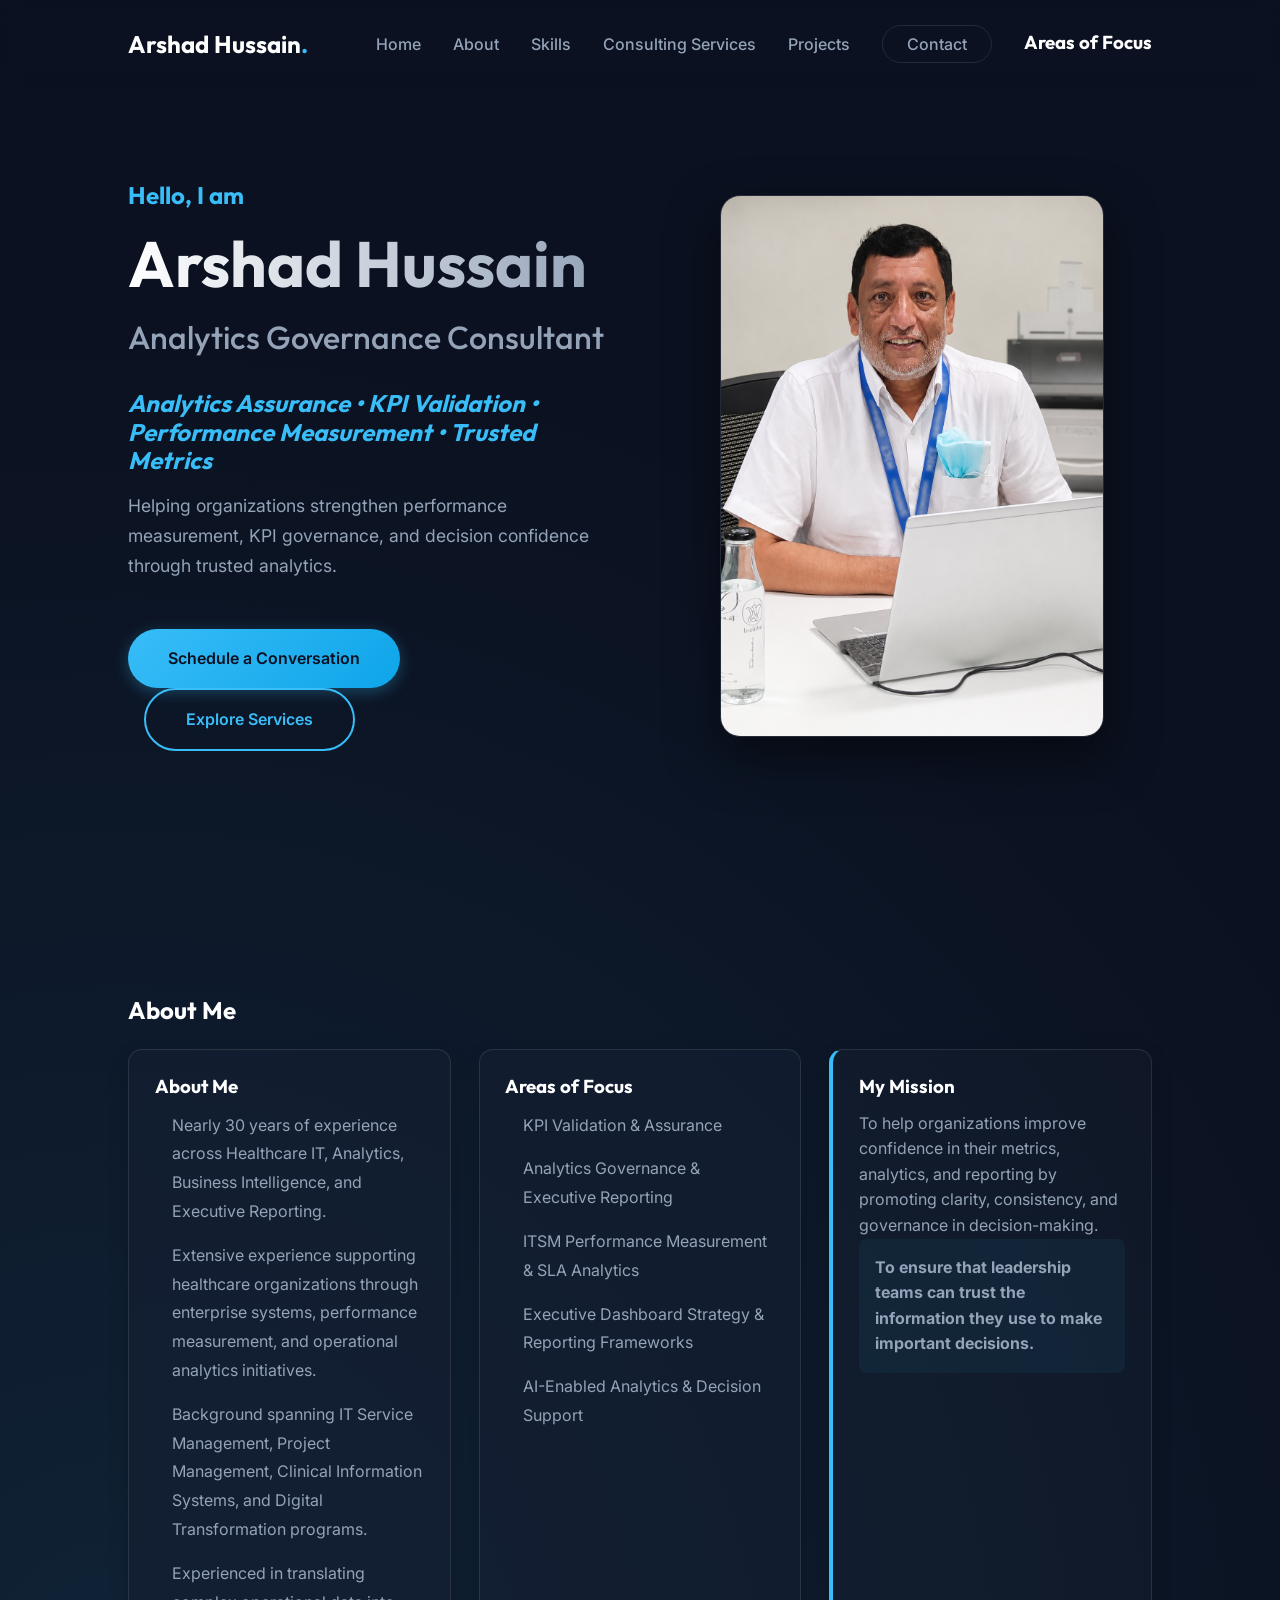
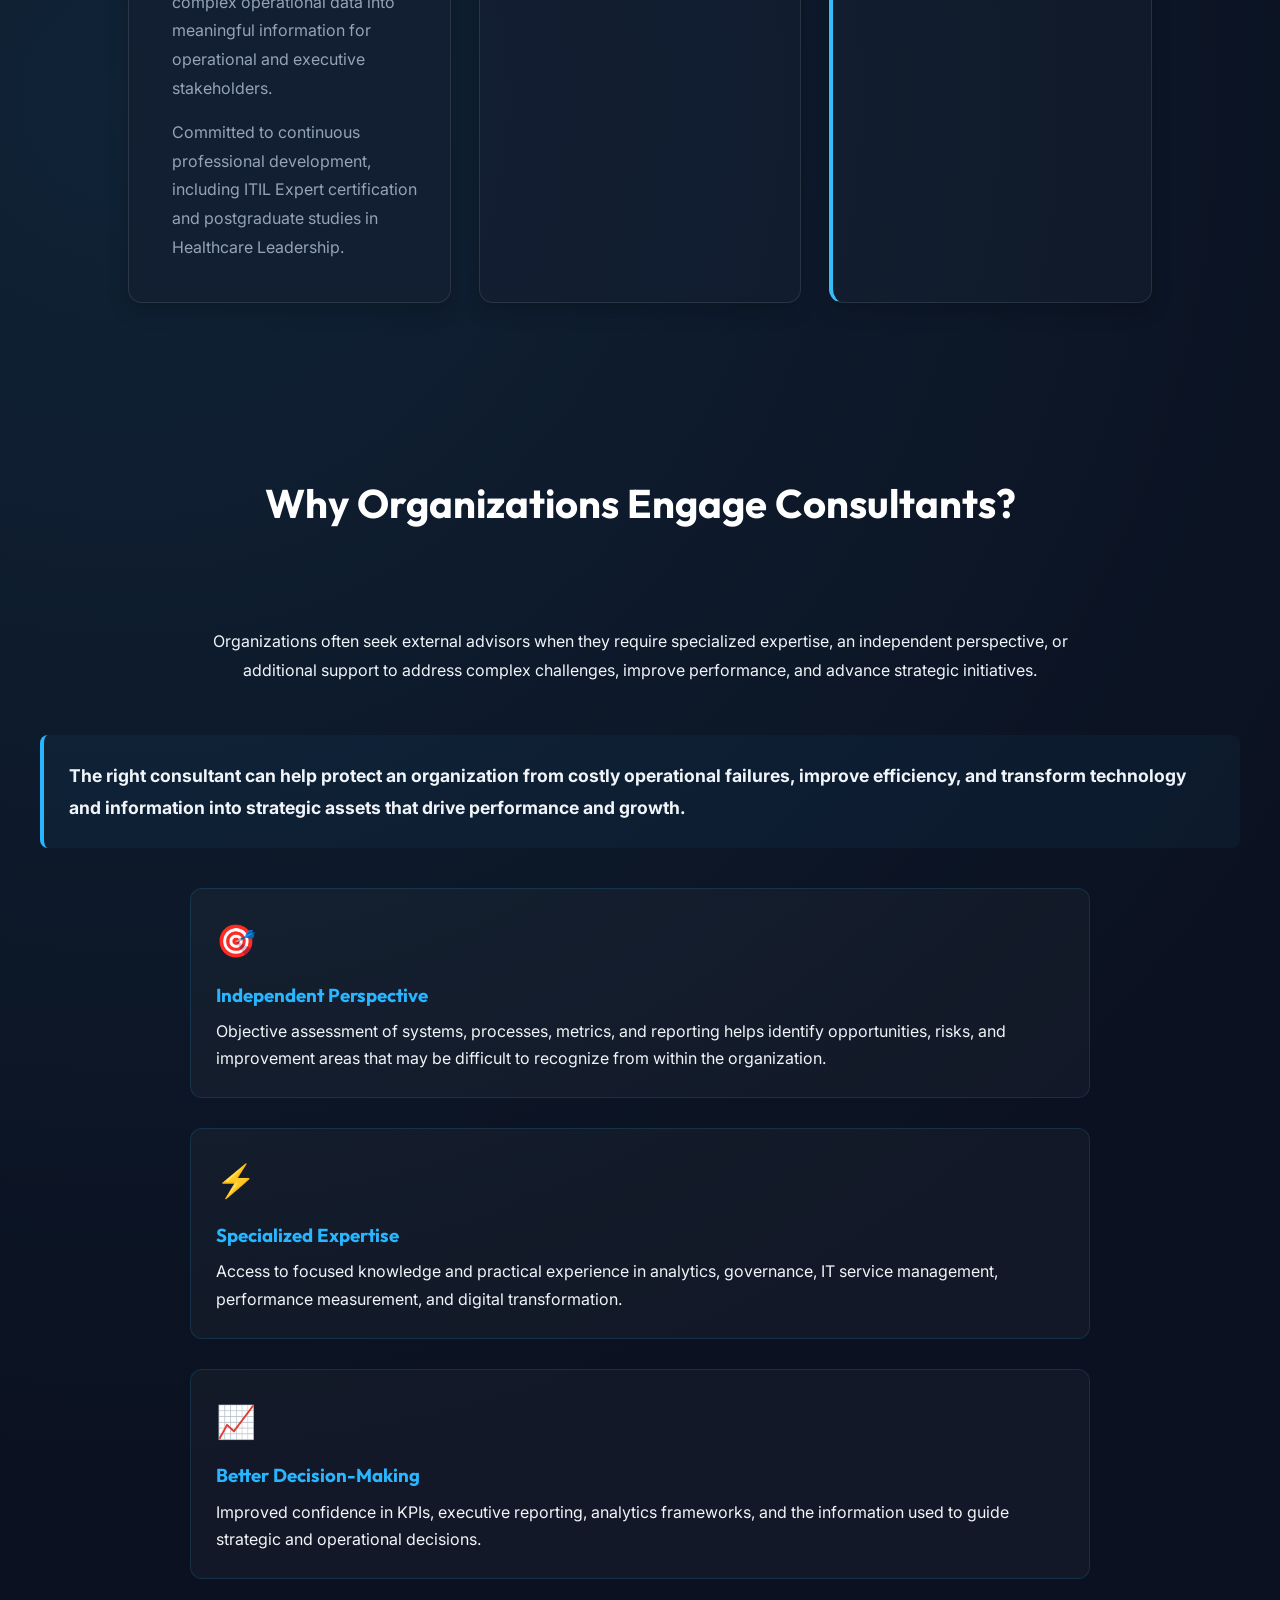
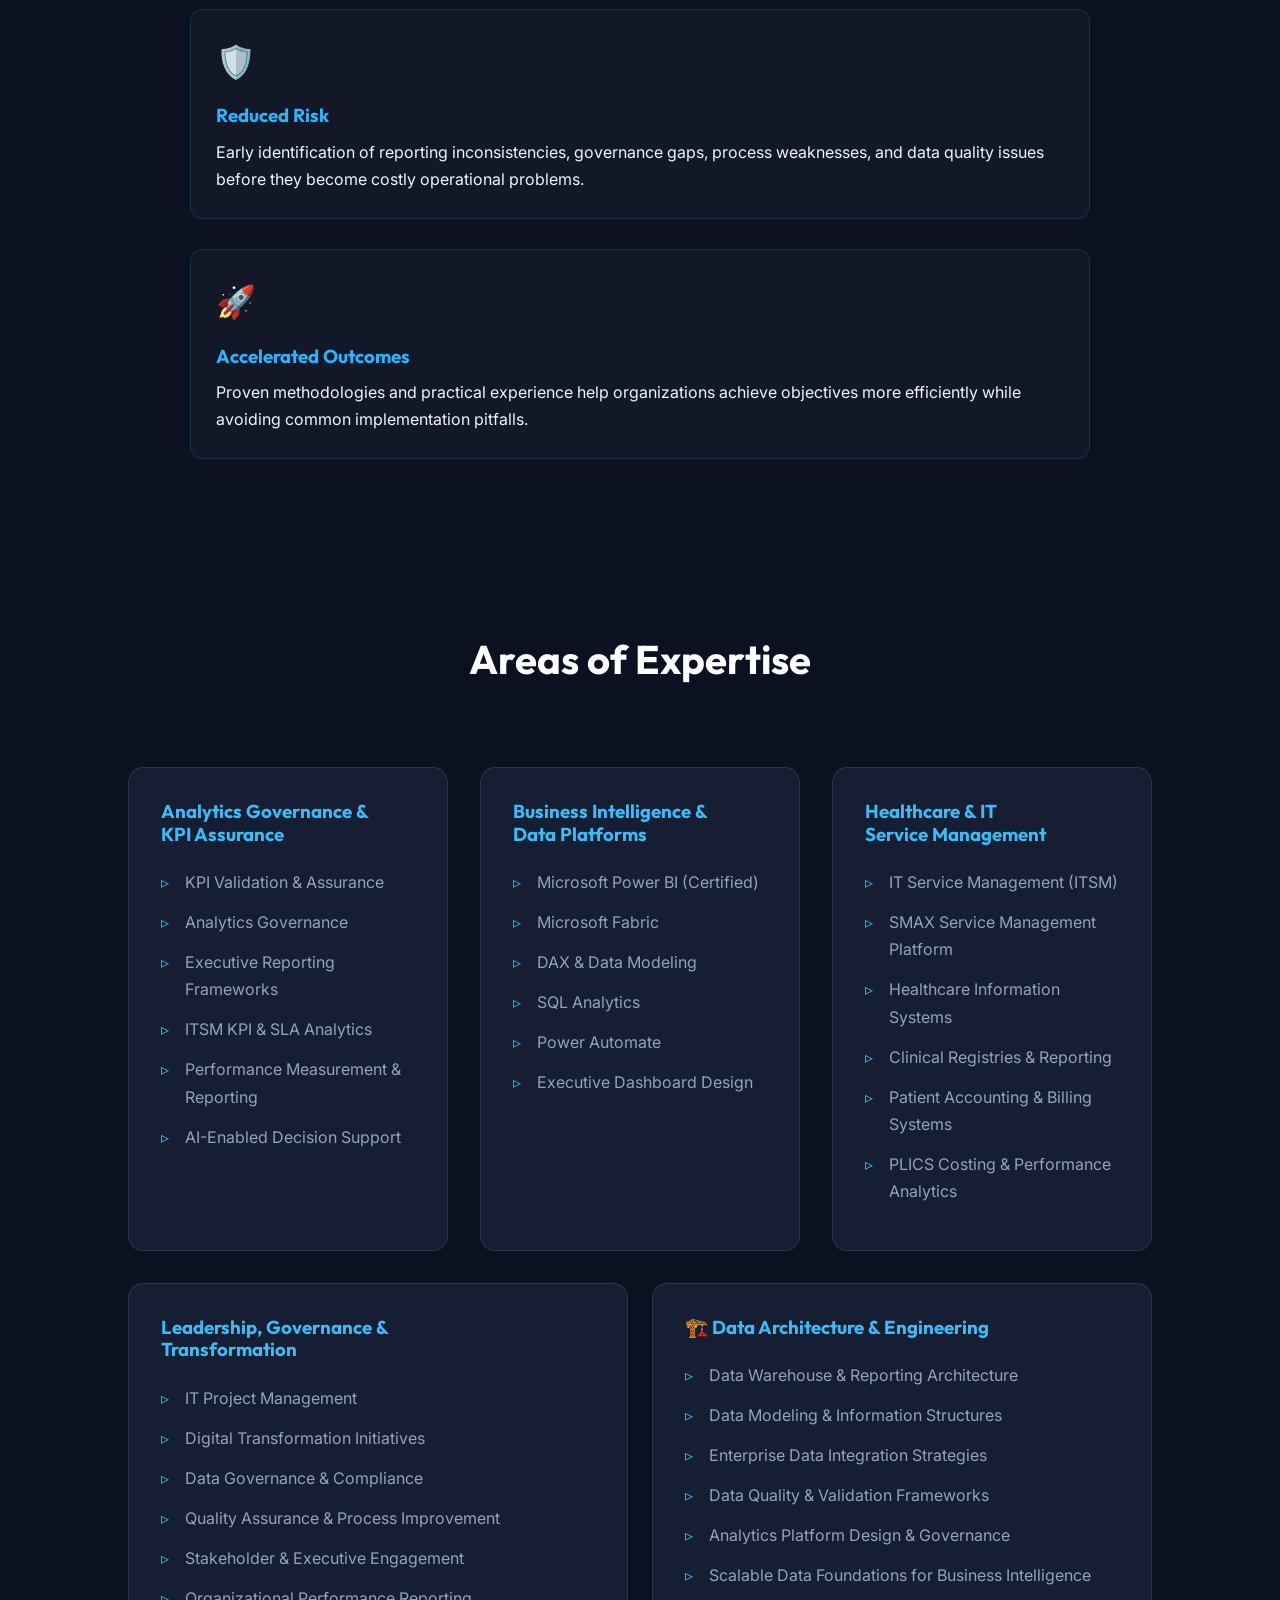
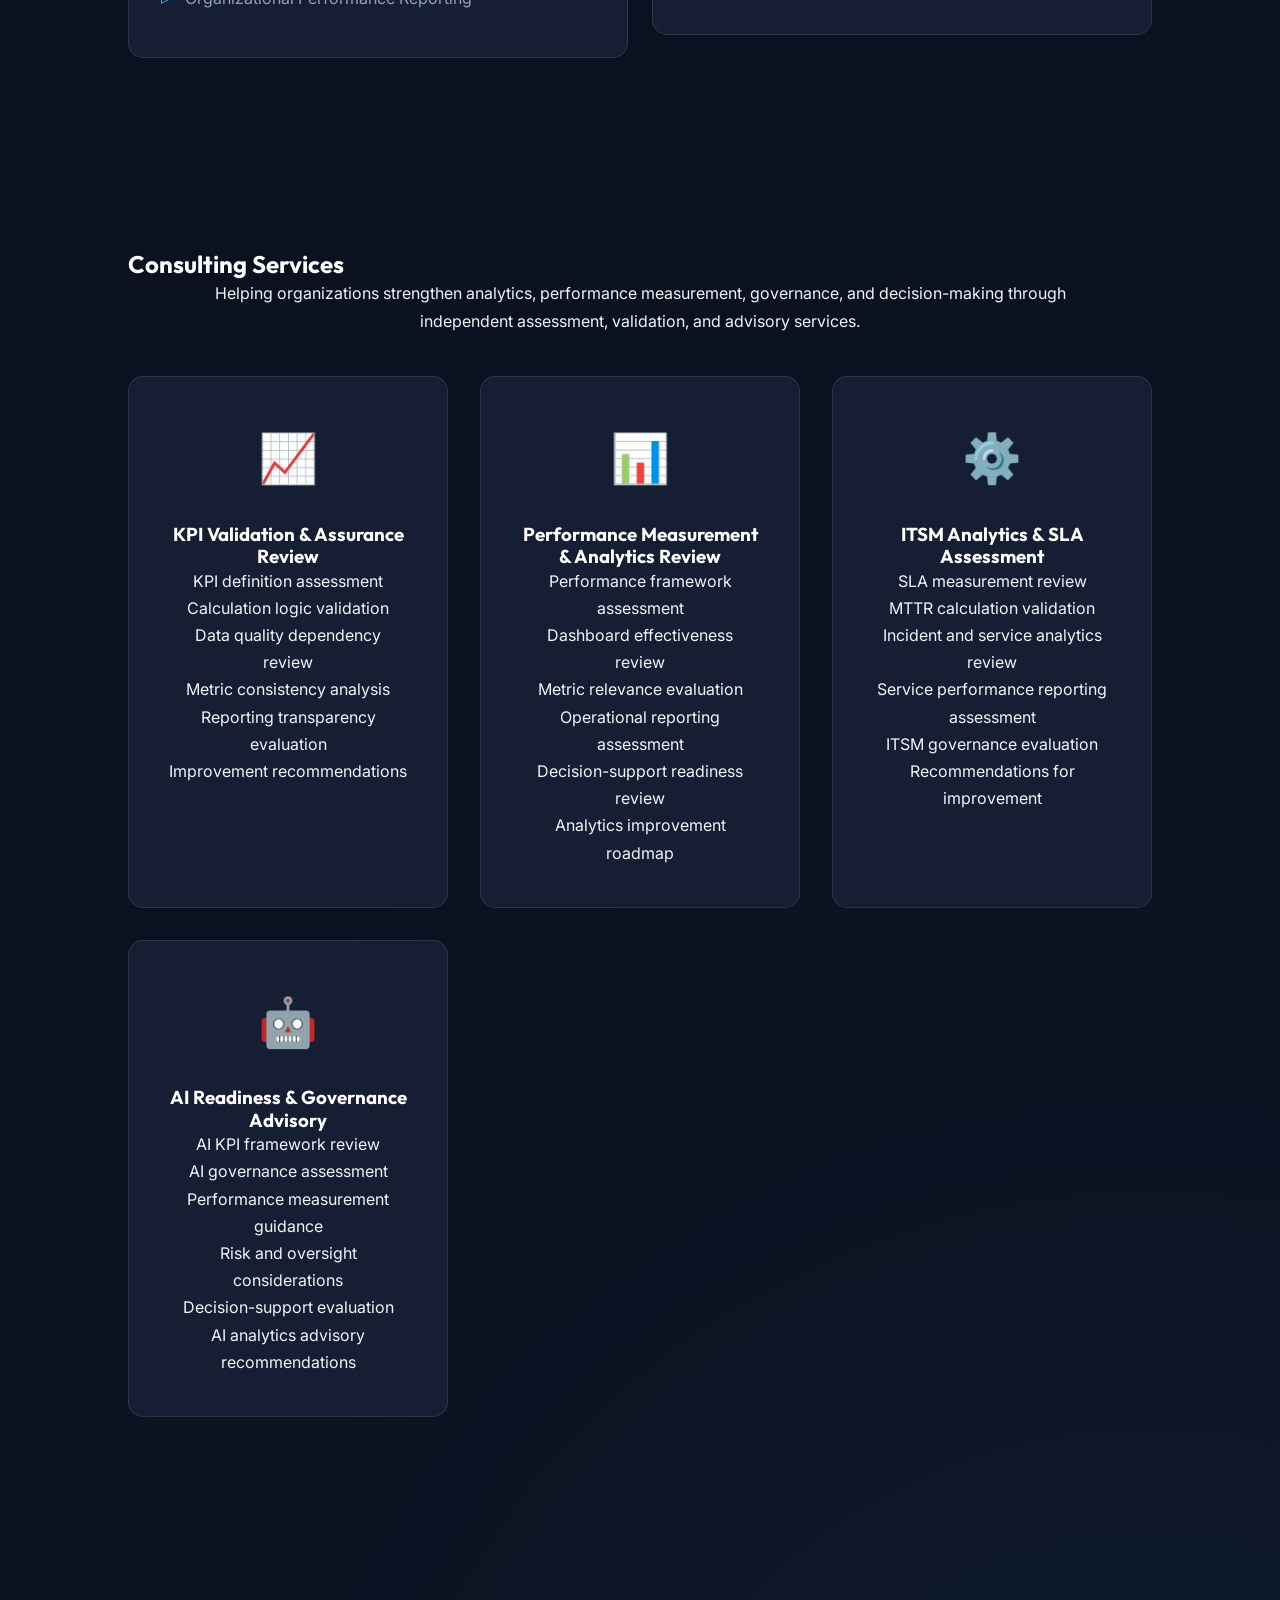
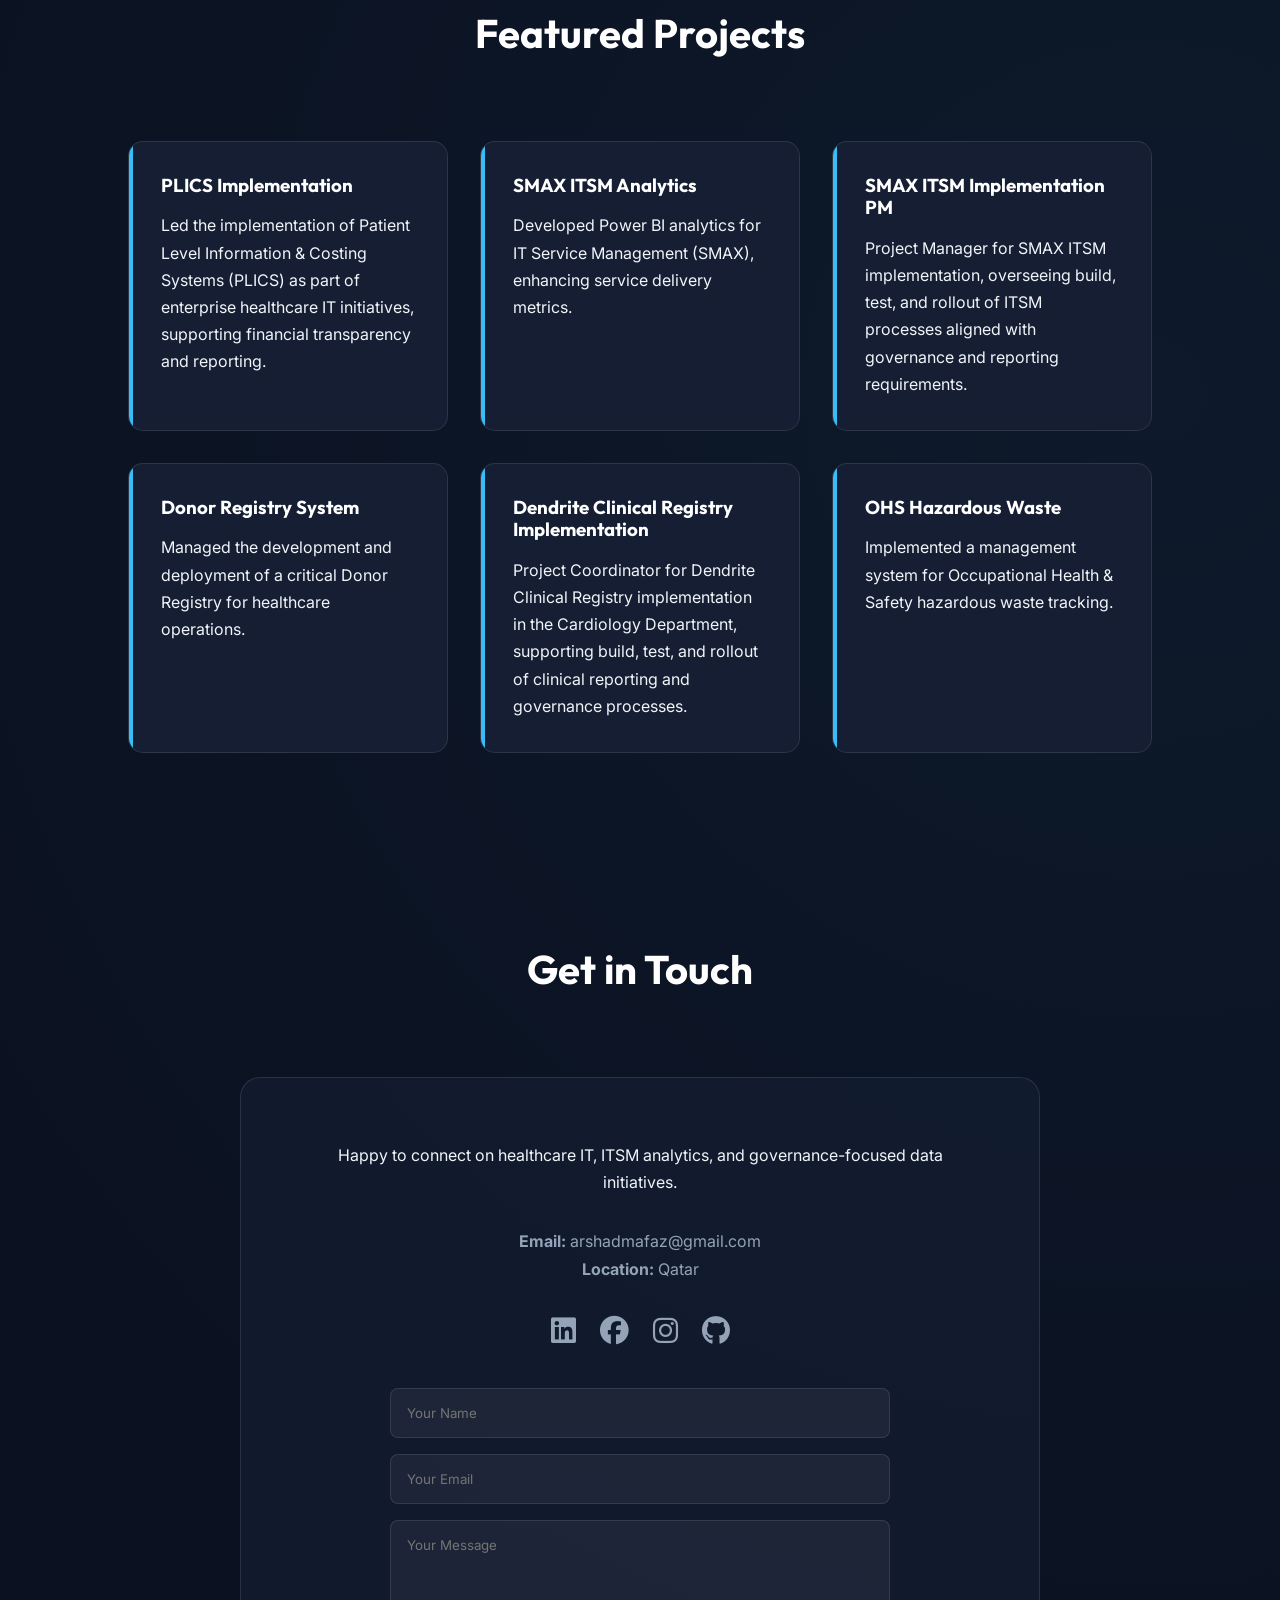
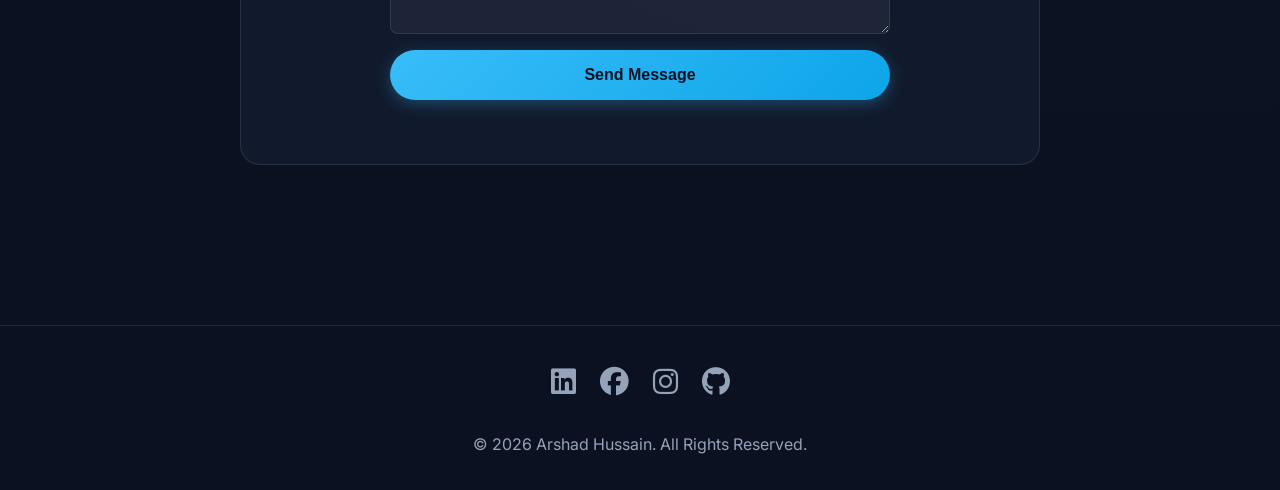
==== index.html @ 4d838a38 "Replace 'Areas of Work' with 'Consulting Services' and update nav + styles" ====
<!DOCTYPE html>
<html lang="en">

<head>
    <meta charset="UTF-8">
    <meta name="viewport" content="width=device-width, initial-scale=1.0">
    <meta name="description"
        content="Portfolio of Arshad Hussain - IT Manager & Power BI Data Analytics Specialist with 30+ years of experience.">
    <title>Arshad Hussain | IT Manager & Data Analytics Specialist</title>
    <!-- Google Fonts -->
    <link rel="preconnect" href="https://fonts.googleapis.com">
    <link rel="preconnect" href="https://fonts.gstatic.com" crossorigin>
    <link href="https://fonts.googleapis.com/css2?family=Inter:wght@300;400;600&family=Outfit:wght@500;700&display=swap"
        rel="stylesheet">
    <!-- Custom CSS -->
    <link rel="stylesheet" href="css/styles.css">
    <!-- Font Awesome -->
    <!-- Font Awesome -->
    <link rel="stylesheet" href="https://cdnjs.cloudflare.com/ajax/libs/font-awesome/6.4.0/css/all.min.css">
</head>

<body>

    <!-- Header -->
    <header id="header">
        <nav class="container">
            <div class="logo">Arshad Hussain<span>.</span></div>
            <ul class="nav-links">
                <li><a href="#hero">Home</a></li>
                <li><a href="#about">About</a></li>
                <li><a href="#skills">Skills</a></li>
                <li><a href="#services">Consulting Services</a></li>
                <li><a href="#projects">Projects</a></li>
                <li><a href="#contact" class="btn-nav">Contact</a></li>
        <div class="section-divider"></div>
        <h3>Areas of Focus</h3>
            <div class="menu-toggle">
                <i class="fas fa-bars"></i>
            </div>
        </nav>
    </header>

    <!-- Hero Section -->
    <section id="hero">
        <div class="container hero-content">

            <div class="hero-text">

                <h3>Hello, I am</h3>

                <h1>Arshad Hussain</h1>

                <h2>Analytics Governance Consultant</h2>

                <h3>
                    <em>
                        Analytics Assurance • KPI Validation •
                        Performance Measurement • Trusted Metrics
                    </em>
                </h3>

                <p>
                    Helping organizations strengthen performance measurement,
                    KPI governance, and decision confidence through trusted analytics.
                </p>

                <div class="hero-btns">
                    <a href="#contact" class="btn">
                        Schedule a Conversation
                    </a>

                    <a href="#services"
                        class="btn btn-outline">
                        Explore Services
                    </a>
                </div>

            </div>

            <div class="hero-image">
                <img class="hero-img-styled" src="assets/Images/arshad-hussain.jpg" alt="Arshad Hussain">
            </div>

        </div>
    </section>

    <section id="about">
        <div class="container">
        <h2>About Me</h2>

        <div class="about-grid">
            <div class="about-card">
                <h3>About Me</h3>
                <ul class="about-list">
                    <li>Nearly 30 years of experience across Healthcare IT, Analytics, Business Intelligence, and Executive Reporting.</li>

                    <li>Extensive experience supporting healthcare organizations through enterprise systems, performance measurement, and operational analytics initiatives.</li>

                    <li>Background spanning IT Service Management, Project Management, Clinical Information Systems, and Digital Transformation programs.</li>

                    <li>Experienced in translating complex operational data into meaningful information for operational and executive stakeholders.</li>

                    <li>Committed to continuous professional development, including ITIL Expert certification and postgraduate studies in Healthcare Leadership.</li>
                </ul>
            </div>

            <div class="about-card">
                <h3>Areas of Focus</h3>
                <ul class="about-list">
                    <li>KPI Validation & Assurance</li>

                    <li>Analytics Governance & Executive Reporting</li>

                    <li>ITSM Performance Measurement & SLA Analytics</li>

                    <li>Executive Dashboard Strategy & Reporting Frameworks</li>

                    <li>AI-Enabled Analytics & Decision Support</li>
                </ul>
            </div>

            <div class="about-card mission-statement">
                <h3>My Mission</h3>

                <p>
                    To help organizations improve confidence in their metrics,
                    analytics, and reporting by promoting clarity,
                    consistency, and governance in decision-making.
                </p>

                <p class="mission-statement">
                    <strong>
                        To ensure that leadership teams can trust the
                        information they use to make important decisions.
                    </strong>
                </p>

            </div>
        </div>
        </div>
    </section>

    <!-- Skills Section -->
    <section id="why-consultant">
        <div class="container">

            <div class="section-divider"></div>

            <h2 class="section-title">Why Organizations Engage Consultants?</h2>

            <p class="section-intro">
                Organizations often seek external advisors when they require
                specialized expertise, an independent perspective, or additional
                support to address complex challenges, improve performance,
                and advance strategic initiatives.
            </p>

            <div class="consultant-quote">
                <p>
                    <strong>
                        The right consultant can help protect an organization from costly operational failures,
                        improve efficiency, and transform technology and information into strategic assets
                        that drive performance and growth.
                    </strong>
                </p>
            </div>

            <div class="consultant-grid">

                <div class="consultant-card">
                    <div class="consultant-icon">🎯</div>
                    <h3>Independent Perspective</h3>
                    <p>
                        Objective assessment of systems, processes, metrics,
                        and reporting helps identify opportunities, risks,
                        and improvement areas that may be difficult to recognize
                        from within the organization.
                    </p>
                </div>

                <div class="consultant-card">
                    <div class="consultant-icon">⚡</div>
                    <h3>Specialized Expertise</h3>
                    <p>
                        Access to focused knowledge and practical experience
                        in analytics, governance, IT service management,
                        performance measurement, and digital transformation.
                    </p>
                </div>

                <div class="consultant-card">
                    <div class="consultant-icon">📈</div>
                    <h3>Better Decision-Making</h3>
                    <p>
                        Improved confidence in KPIs, executive reporting,
                        analytics frameworks, and the information used to
                        guide strategic and operational decisions.
                    </p>
                </div>

                <div class="consultant-card">
                    <div class="consultant-icon">🛡️</div>
                    <h3>Reduced Risk</h3>
                    <p>
                        Early identification of reporting inconsistencies,
                        governance gaps, process weaknesses, and data quality
                        issues before they become costly operational problems.
                    </p>
                </div>

                <div class="consultant-card">
                    <div class="consultant-icon">🚀</div>
                    <h3>Accelerated Outcomes</h3>
                    <p>
                        Proven methodologies and practical experience help
                        organizations achieve objectives more efficiently
                        while avoiding common implementation pitfalls.
                    </p>
                </div>

            </div>

            

        </div>
    </section>

    <section id="skills">
        <div class="container">
            <h2 class="section-title">Areas of Expertise</h2>
            <div class="skills-grid">
                <!-- Analytics Governance & KPI Assurance -->
                <div class="skill-card">
                    <h3>Analytics Governance &<br>KPI Assurance</h3>
                    <ul>
                        <li>KPI Validation & Assurance</li>
                        <li>Analytics Governance</li>
                        <li>Executive Reporting Frameworks</li>
                        <li>ITSM KPI & SLA Analytics</li>
                        <li>Performance Measurement & Reporting</li>
                        <li>AI-Enabled Decision Support</li>
                    </ul>
                </div>
                <!-- Business Intelligence & Data Platforms -->
                <div class="skill-card">
                    <h3>Business Intelligence &<br>Data Platforms</h3>
                    <ul>
                        <li>Microsoft Power BI (Certified)</li>
                        <li>Microsoft Fabric</li>
                        <li>DAX & Data Modeling</li>
                        <li>SQL Analytics</li>
                        <li>Power Automate</li>
                        <li>Executive Dashboard Design</li>
                    </ul>
                </div>
                <!-- Healthcare & IT Service Management -->
                <div class="skill-card">
                    <h3>Healthcare & IT<br>Service Management</h3>
                    <ul>
                        <li>IT Service Management (ITSM)</li>
                        <li>SMAX Service Management Platform</li>
                        <li>Healthcare Information Systems</li>
                        <li>Clinical Registries & Reporting</li>
                        <li>Patient Accounting & Billing Systems</li>
                        <li>PLICS Costing & Performance Analytics</li>
                    </ul>
                </div>
                <!-- Leadership and Data Architecture pair -->
                <div class="skill-row" role="group">
                    <div class="skill-card">
                        <h3>Leadership, Governance &<br>Transformation</h3>
                        <ul>
                            <li>IT Project Management</li>
                            <li>Digital Transformation Initiatives</li>
                            <li>Data Governance & Compliance</li>
                            <li>Quality Assurance & Process Improvement</li>
                            <li>Stakeholder & Executive Engagement</li>
                            <li>Organizational Performance Reporting</li>
                        </ul>
                    </div>

                    <div class="skill-card">
                        <h3>🏗️ Data Architecture & Engineering</h3>

                        <ul>
                            <li>Data Warehouse & Reporting Architecture</li>
                            <li>Data Modeling & Information Structures</li>
                            <li>Enterprise Data Integration Strategies</li>
                            <li>Data Quality & Validation Frameworks</li>
                            <li>Analytics Platform Design & Governance</li>
                            <li>Scalable Data Foundations for Business Intelligence</li>
                        </ul>
                    </div>
                </div>
            </div>
        </div>
    </section>

    <section id="services">
        <div class="container">

        <h2>Consulting Services</h2>

        <p class="section-intro">
            Helping organizations strengthen analytics, performance measurement,
            governance, and decision-making through independent assessment,
            validation, and advisory services.
        </p>

        <div class="services-grid">

            <div class="service-card">
                <div class="service-icon">📈</div>
                <h3>KPI Validation & Assurance Review</h3>

                <ul>
                    <li>KPI definition assessment</li>
                    <li>Calculation logic validation</li>
                    <li>Data quality dependency review</li>
                    <li>Metric consistency analysis</li>
                    <li>Reporting transparency evaluation</li>
                    <li>Improvement recommendations</li>
                </ul>
            </div>

            <div class="service-card">
                <div class="service-icon">📊</div>
                <h3>Performance Measurement & Analytics Review</h3>

                <ul>
                    <li>Performance framework assessment</li>
                    <li>Dashboard effectiveness review</li>
                    <li>Metric relevance evaluation</li>
                    <li>Operational reporting assessment</li>
                    <li>Decision-support readiness review</li>
                    <li>Analytics improvement roadmap</li>
                </ul>
            </div>

            <div class="service-card">
                <div class="service-icon">⚙️</div>
                <h3>ITSM Analytics & SLA Assessment</h3>

                <ul>
                    <li>SLA measurement review</li>
                    <li>MTTR calculation validation</li>
                    <li>Incident and service analytics review</li>
                    <li>Service performance reporting assessment</li>
                    <li>ITSM governance evaluation</li>
                    <li>Recommendations for improvement</li>
                </ul>
            </div>

            <div class="service-card">
                <div class="service-icon">🤖</div>
                <h3>AI Readiness & Governance Advisory</h3>

                <ul>
                    <li>AI KPI framework review</li>
                    <li>AI governance assessment</li>
                    <li>Performance measurement guidance</li>
                    <li>Risk and oversight considerations</li>
                    <li>Decision-support evaluation</li>
                    <li>AI analytics advisory recommendations</li>
                </ul>
            </div>

        </div>

    </div>
</section>

    <!-- Projects Section -->
    <section id="projects">
        <div class="container">
            <h2 class="section-title">Featured Projects</h2>
            <div class="projects-grid">
                <div class="project-card">
                    <h3>PLICS Implementation</h3>
                    <p>Led the implementation of Patient Level Information & Costing Systems (PLICS) as part of
                        enterprise healthcare IT initiatives, supporting financial transparency and reporting.</p>
                </div>
                <div class="project-card">
                    <h3>SMAX ITSM Analytics</h3>
                    <p>Developed Power BI analytics for IT Service Management (SMAX), enhancing service delivery
                        metrics.</p>
                </div>
                <div class="project-card">
                    <h3><strong>SMAX ITSM Implementation PM</strong></h3>
                    <p>Project Manager for SMAX ITSM implementation, overseeing build, test, and rollout of ITSM
                        processes aligned with governance and reporting requirements.</p>
                </div>
                <div class="project-card">
                    <h3>Donor Registry System</h3>
                    <p>Managed the development and deployment of a critical Donor Registry for healthcare operations.
                    </p>
                </div>
                <div class="project-card">
                    <h3><strong>Dendrite Clinical Registry Implementation</strong></h3>
                    <p>Project Coordinator for Dendrite Clinical Registry implementation in the Cardiology Department,
                        supporting build, test, and rollout of clinical reporting and governance processes.</p>
                </div>
                <div class="project-card">
                    <h3>OHS Hazardous Waste</h3>
                    <p>Implemented a management system for Occupational Health & Safety hazardous waste tracking.</p>
                </div>
            </div>
        </div>
    </section>

    <!-- Contact Section -->
    <section id="contact">
        <div class="container">
            <h2 class="section-title">Get in Touch</h2>
            <div class="contact-wrapper">
                <p>Happy to connect on healthcare IT, ITSM analytics, and governance-focused data initiatives.</p>
                <div class="contact-info">
                    <p><strong>Email:</strong> arshadmafaz@gmail.com</p>
                    <p><strong>Location:</strong> Qatar</p>
                    <div class="social-links">
                        <a href="https://www.linkedin.com/in/arshadhussainmafaz/" target="_blank"
                            aria-label="LinkedIn"><i class="fab fa-linkedin"></i></a>
                        <a href="https://www.facebook.com/arshadmafaz" target="_blank" aria-label="Facebook"><i
                                class="fab fa-facebook"></i></a>
                        <a href="https://www.instagram.com/arshadmafaz" target="_blank" aria-label="Instagram"><i
                                class="fab fa-instagram"></i></a>
                        <a href="https://github.com/arshadmafaz/Portfolio" target="_blank" aria-label="GitHub"><i
                                class="fab fa-github"></i></a>
                    </div>
                </div>
                <!-- Simple Form Placeholder -->
                <iframe name="hidden_iframe" id="hidden_iframe" style="display:none;" title="hidden_iframe"></iframe>
                <form class="contact-form"
                    action="https://docs.google.com/forms/u/0/d/e/1FAIpQLSdK3bIAT_v2w5x3VxpL8073In0nbKLEcodhTcFKCbIFQ_lA8w/formResponse"
                    method="POST" target="hidden_iframe">
                    <input type="text" name="entry.1251856818" placeholder="Your Name" required>
                    <input type="email" name="entry.341287181" placeholder="Your Email" required>
                    <textarea name="entry.1369129388" placeholder="Your Message" rows="5" required></textarea>
                    <button type="submit" class="btn">Send Message</button>
                    <div id="form-message" class="form-message"></div>
                </form>
            </div>
        </div>
    </section>

    <!-- Footer -->
    <footer>
        <div class="container">
            <div class="social-links" style="margin-bottom: 1.5rem; margin-top: 0;">
                <a href="https://www.linkedin.com/in/arshadhussainmafaz/" target="_blank" aria-label="LinkedIn"><i
                        class="fab fa-linkedin"></i></a>
                <a href="https://www.facebook.com/arshadmafaz" target="_blank" aria-label="Facebook"><i
                        class="fab fa-facebook"></i></a>
                <a href="https://www.instagram.com/arshadmafaz" target="_blank" aria-label="Instagram"><i
                        class="fab fa-instagram"></i></a>
                <a href="https://github.com/arshadmafaz/Portfolio" target="_blank" aria-label="GitHub"><i
                        class="fab fa-github"></i></a>
            </div>
            <p>&copy; 2026 Arshad Hussain. All Rights Reserved.</p>
        </div>
    </footer>

    <script src="js/main.js"></script>
</body>

</html>
---- css/styles.css ----
:root {
    /* Color Palette - Premium & Professional */
    --primary-color: #0b1120;
    /* Very dark blue/black */
    --secondary-color: #151e32;
    /* Rich navy */
    --accent-color: #38bdf8;
    /* Sky blue */
    --accent-glow: rgba(56, 189, 248, 0.3);
    --text-light: #f1f5f9;
    --text-muted: #94a3b8;
    --white: #ffffff;
    --glass-bg: rgba(21, 30, 50, 0.7);
    --glass-border: rgba(255, 255, 255, 0.1);
    --card-hover: #1e293b;

    /* Typography */
    --font-main: 'Inter', sans-serif;
    --font-heading: 'Outfit', sans-serif;

    /* Transitions */
    --transition: all 0.3s cubic-bezier(0.4, 0, 0.2, 1);
}

* {
    margin: 0;
    padding: 0;
    box-sizing: border-box;
}

html {
    scroll-behavior: smooth;
}

body {
    font-family: var(--font-main);
    background-color: var(--primary-color);
    color: var(--text-light);
    line-height: 1.7;
    overflow-x: hidden;
    background-image:
        radial-gradient(circle at 10% 20%, rgba(56, 189, 248, 0.1) 0%, transparent 20%),
        radial-gradient(circle at 90% 80%, rgba(56, 189, 248, 0.05) 0%, transparent 20%);
}

h1,
h2,
h3,
h4,
h5,
h6 {
    font-family: var(--font-heading);
    font-weight: 700;
    color: var(--white);
    line-height: 1.2;
}

a {
    text-decoration: none;
    color: inherit;
    transition: var(--transition);
}

ul {
    list-style: none;
}

section {
    padding: 6rem 10%;
    position: relative;
}

.container {
    max-width: 1200px;
    margin: 0 auto;
}

/* Utility Classes */
.btn {
    display: inline-block;
    padding: 1rem 2.5rem;
    background: linear-gradient(135deg, var(--accent-color), #0ea5e9);
    color: var(--primary-color);
    font-weight: 600;
    border-radius: 50px;
    cursor: pointer;
    box-shadow: 0 4px 15px var(--accent-glow);
    border: none;
    font-size: 1rem;
}

.btn:hover {
    transform: translateY(-3px);
    box-shadow: 0 8px 25px var(--accent-glow);
}

.btn-outline {
    background: transparent;
    border: 2px solid var(--accent-color);
    color: var(--accent-color);
    margin-left: 1rem;
    box-shadow: none;
}

.btn-outline:hover {
    background: var(--accent-glow);
    color: var(--white);
    box-shadow: 0 0 15px var(--accent-glow);
}

.section-title {
    text-align: center;
    font-size: 2.5rem;
    margin-bottom: 4rem;
    position: relative;
    display: inline-block;
    left: 50%;
    transform: translateX(-50%);
}

.section-title::after {
    content: '';
    display: block;
    width: 80px;
    height: 4px;
    background: transparent;
    margin: 1rem auto 0;
    border-radius: 2px;
}

/* Scroll Animation Classes */
.fade-in-section {
    opacity: 0;
    transform: translateY(30px);
    transition: opacity 0.8s ease-out, transform 0.8s ease-out;
    will-change: opacity, visibility;
}

.fade-in-section.is-visible {
    opacity: 1;
    transform: none;
}


/* Header */
header {
    position: fixed;
    top: 0;
    left: 0;
    width: 100%;
    padding: 1.5rem 10%;
    z-index: 1000;
    transition: var(--transition);
    backdrop-filter: blur(10px);
}

header.scrolled {
    background: rgba(11, 17, 32, 0.9);
    padding: 1rem 10%;
    border-bottom: 1px solid var(--glass-border);
}

nav {
    display: flex;
    justify-content: space-between;
    align-items: center;
}

.logo {
    font-family: var(--font-heading);
    font-size: 1.5rem;
    font-weight: 700;
    color: var(--white);
}

.logo span {
    color: var(--accent-color);
}

.nav-links {
    display: flex;
    gap: 2rem;
}

.nav-links li a {
    font-size: 1rem;
    font-weight: 500;
    color: var(--text-muted);
}

.nav-links li a:hover,
.nav-links li a.active {
    color: var(--accent-color);
}

.btn-nav {
    padding: 0.5rem 1.5rem;
    border: 1px solid var(--glass-border);
    border-radius: 20px;
}

.btn-nav:hover {
    border-color: var(--accent-color);
}

.menu-toggle {
    display: none;
    font-size: 1.5rem;
    color: var(--text-light);
    cursor: pointer;
}

/* Hero Section */
#hero {
    min-height: 100vh;
    display: flex;
    align-items: center;
    padding-top: 8rem;
}

.hero-content {
    display: grid;
    grid-template-columns: 1fr 1fr;
    gap: 4rem;
    align-items: center;
}

.hero-text h3 {
    color: var(--accent-color);
    font-size: 1.5rem;
    margin-bottom: 1rem;
}

.hero-text h1 {
    font-size: 4rem;
    margin-bottom: 1rem;
    background: linear-gradient(to right, #fff, #94a3b8);
    -webkit-background-clip: text;
    background-clip: text;
    -webkit-text-fill-color: transparent;
}

.hero-text h2 {
    font-size: 2rem;
    color: var(--text-muted);
    font-weight: 500;
    margin-bottom: 2rem;
}

.hero-text p {
    font-size: 1.1rem;
    color: var(--text-muted);
    margin-bottom: 3rem;
    max-width: 500px;
}

.hero-text p.reduced-margin {
    margin-bottom: 0.8rem;
}

.hero-img-styled {
    width: 80%;
    max-width: 600px;
    display: block;
    margin: 0 auto;
    border-radius: 20px;
    box-shadow: 0 20px 50px rgba(0, 0, 0, 0.5);
    border: 1px solid var(--glass-border);
    animation: float 6s ease-in-out infinite;
}

@keyframes float {
    0% {
        transform: translateY(0px);
    }

    50% {
        transform: translateY(-20px);
    }

    100% {
        transform: translateY(0px);
    }
}

/* About Section */
.about-content {
    background: var(--glass-bg);
    padding: 3rem 3rem 3rem 4rem;
    border-radius: 20px;
    border: 1px solid var(--glass-border);
    box-shadow: 0 10px 30px rgba(0, 0, 0, 0.2);
    position: relative;
}

/* Improve paragraph spacing inside About section */
.about-content p {
    margin-bottom: 1.4rem;
    color: var(--text-muted);
    font-size: 1.03rem;
    line-height: 1.8;
}

/* Decorative accent bar on the left of about panel */
.about-content::before {
    content: '';
    position: absolute;
    left: 1rem;
    top: 1.25rem;
    bottom: 1.25rem;
    width: 6px;
    border-radius: 4px;
    display: none;
}

/* Lead paragraph styling */
.about-content p:first-of-type {
    font-size: 1.12rem;
    color: var(--text-light);
    font-weight: 600;
    margin-bottom: 1.6rem;
}

/* Highlight block treatment */
.about-content .highlight-text {
    background: rgba(56, 189, 248, 0.06);
    padding: 1rem 1.2rem;
    border-radius: 10px;
    margin-top: 0.8rem;
    border-left: none;
    color: var(--white);
}

/* Section divider and mission styling */
.section-divider {
    width: 80px;
    height: 3px;
    display: none;
    margin: 35px auto;
    border-radius: 3px;
}

.mission-statement {
    background: rgba(39,182,255,0.06);
    padding: 1rem;
    border-radius: 8px;
    border-left: none;
    color: var(--white);
}

/* About cards grid */
.about-grid {
    display: grid;
    grid-template-columns: repeat(auto-fit, minmax(260px, 1fr));
    gap: 1.75rem;
    margin-top: 1.5rem;
}

.about-card {
    background: var(--glass-bg);
    padding: 1.6rem 1.6rem;
    border-radius: 14px;
    border: 1px solid var(--glass-border);
    box-shadow: 0 8px 20px rgba(0,0,0,0.18);
}

.about-card h3 {
    margin-bottom: 0.8rem;
    color: var(--white);
}

.about-card p,
.about-card ul {
    color: var(--text-muted);
    line-height: 1.6;
    font-size: 1rem;
}

.about-card ul {
    padding-left: 1.1rem;
}

.about-card li {
    margin-bottom: 0.6rem;
}

.about-card.mission-statement {
    background: rgba(255,255,255,0.02);
    border-left: 4px solid var(--accent-color);
}

/* About list styling (centered within About area) */
.about-list {
    max-width: 900px;
    margin: 0 auto;
    padding-left: 20px;
}

.about-list li {
    margin-bottom: 15px;
    line-height: 1.8;
}

/* Consultant / Why hire section */
#why-consultant {
    padding: 80px 0;
}

.section-intro {
    max-width: 900px;
    margin: 0 auto 40px auto;
    text-align: center;
    line-height: 1.8;
}

.consultant-grid {
    display: grid;
    grid-template-columns: 1fr; /* one card per row */
    row-gap: 30px;
    margin-top: 40px;
}

.consultant-card {
    padding: 25px;
    border-radius: 12px;
    background: rgba(255,255,255,0.03);
    border: 1px solid rgba(39,182,255,0.15);
    transition: 0.3s ease;
    max-width: 900px; /* wider cards */
    margin: 0 auto;   /* center each card */
}

.consultant-card:hover {
    transform: translateY(-5px);
    border-color: #27b6ff;
}

.consultant-icon {
    font-size: 2rem;
    margin-bottom: 15px;
}

.consultant-card h3 {
    margin-bottom: 12px;
    color: #27b6ff;
}

.consultant-card p {
    line-height: 1.7;
}

.consultant-quote {
    margin-top: 50px;
    padding: 25px;
    border-left: 4px solid #27b6ff;
    background: rgba(39,182,255,0.05);
    border-radius: 8px;
}

.consultant-quote p {
    margin: 0;
    font-size: 1.1rem;
    line-height: 1.8;
}

/* Larger gap and same heading styling for why-consultant */
#why-consultant .section-title {
    margin-bottom: 5rem; /* slightly larger gap to separate heading from cards */
}

/* Skills Section */
.skills-grid {
    display: grid;
    grid-template-columns: repeat(auto-fit, minmax(300px, 1fr));
    gap: 2rem;
}

/* Row that holds two related skill cards side-by-side (e.g. Leadership + Data Architecture) */
.skill-row {
    grid-column: 1 / -1; /* span the full grid width */
    display: grid;
    grid-template-columns: repeat(auto-fit, minmax(320px, 1fr));
    gap: 1.5rem;
    align-items: start;
}
.skill-row .skill-card {
    max-width: none;
    margin: 0;
}

/* Full-width skill card that sits centered below the main grid */
.skills-grid .skill-card.full-width {
    grid-column: 1 / -1;
    justify-self: center;
    max-width: 900px;
}

.skill-card {
    background: var(--secondary-color);
    padding: 2rem;
    border-radius: 15px;
    border: 1px solid var(--glass-border);
    transition: var(--transition);
}

.skill-card:hover {
    transform: translateY(-10px);
    border-color: var(--accent-color);
    box-shadow: 0 10px 30px rgba(0, 0, 0, 0.3);
}

.skill-card h3 {
    margin-bottom: 1.5rem;
    color: var(--accent-color);
}

.skill-card ul li {
    margin-bottom: 0.8rem;
    padding-left: 1.5rem;
    position: relative;
    color: var(--text-muted);
}

.skill-card ul li::before {
    content: '▹';
    position: absolute;
    left: 0;
    color: var(--accent-color);
}

/* Services */
.services-grid {
    display: grid;
    grid-template-columns: repeat(auto-fit, minmax(300px, 1fr));
    gap: 2rem;
}

.service-card {
    background: var(--secondary-color);
    padding: 2.5rem;
    border-radius: 15px;
    border: 1px solid var(--glass-border);
    transition: var(--transition);
    text-align: center;
}
    .work-card {
        background: var(--secondary-color);
        padding: 2.5rem;
        border-radius: 15px;
        border: 1px solid var(--glass-border);
        transition: var(--transition);
    }
    .work-card h3 {
        margin-bottom: 1rem;
        color: var(--accent-color);
    }
    .work-card .icon {
        font-size: 1.6rem;
        margin-bottom: 0.8rem;
    }

    /* Center a specific work-card across the grid */
    .work-card.center-card {
        grid-column: 1 / -1;
        justify-self: center;
        max-width: 700px;
        text-align: left;
    }

.service-card:hover {
    background: var(--card-hover);
    transform: translateY(-5px);
}

.service-card .icon,
.service-card .service-icon {
    font-size: 3rem;
    margin-bottom: 1.5rem;
}

/* Projects */
.projects-grid {
    display: grid;
    grid-template-columns: repeat(auto-fit, minmax(300px, 1fr));
    gap: 2rem;
}

.project-card {
    background: var(--secondary-color);
    padding: 2rem;
    border-radius: 15px;
    border: 1px solid var(--glass-border);
    position: relative;
    overflow: hidden;
    transition: var(--transition);
}

.project-card::before {
    content: '';
    position: absolute;
    top: 0;
    left: 0;
    width: 4px;
    height: 100%;
    background: var(--accent-color);
}

.project-card:hover {
    transform: translateY(-5px);
    box-shadow: 0 10px 30px rgba(0, 0, 0, 0.3);
}

.project-card h3 {
    margin-bottom: 1rem;
}

/* Contact */
.contact-wrapper {
    background: var(--glass-bg);
    padding: 4rem;
    border-radius: 20px;
    border: 1px solid var(--glass-border);
    text-align: center;
    max-width: 800px;
    margin: 0 auto;
}

.contact-info {
    margin: 2rem 0;
    color: var(--text-muted);
}

.social-links {
    display: flex;
    justify-content: center;
    gap: 1.5rem;
    margin-top: 1.5rem;
}

.social-links a {
    font-size: 1.8rem;
    color: var(--text-muted);
    transition: var(--transition);
    display: inline-block;
}

.social-links a:hover {
    color: var(--accent-color);
    transform: translateY(-5px);
}

.contact-form {
    display: flex;
    flex-direction: column;
    gap: 1rem;
    max-width: 500px;
    margin: 0 auto;
}

.contact-form input,
.contact-form textarea {
    padding: 1rem;
    border-radius: 8px;
    border: 1px solid var(--glass-border);
    background: rgba(255, 255, 255, 0.05);
    color: var(--text-light);
    font-family: var(--font-main);
}

.contact-form input:focus,
.contact-form textarea:focus {
    outline: none;
    border-color: var(--accent-color);
}

.form-message {
    margin-top: 1rem;
    font-size: 0.95rem;
    font-weight: 500;
    text-align: center;
    color: var(--accent-color);
    display: none;
}

footer {
    padding: 2rem;
    text-align: center;
    color: var(--text-muted);
    border-top: 1px solid var(--glass-border);
    margin-top: 4rem;
}

/* Mobile Responsiveness */
@media (max-width: 768px) {
    section {
        padding: 4rem 5%;
    }

    .hero-content {
        grid-template-columns: 1fr;
        text-align: center;
    }

    .hero-text h1 {
        font-size: 3rem;
    }

    .hero-btns {
        display: flex;
        flex-direction: column;
        gap: 1rem;
    }

    .btn-outline {
        margin-left: 0;
    }

    .menu-toggle {
        display: block;
    }

    .nav-links {
        position: absolute;
        top: 100%;
        left: 0;
        width: 100%;
        background: var(--secondary-color);
        flex-direction: column;
        padding: 2rem;
        gap: 1.5rem;
        transform: translateY(-150%);
        transition: var(--transition);
        z-index: 999;
    }

    .nav-links.active {
        transform: translateY(0);
        box-shadow: 0 10px 30px rgba(0, 0, 0, 0.5);
    }
}
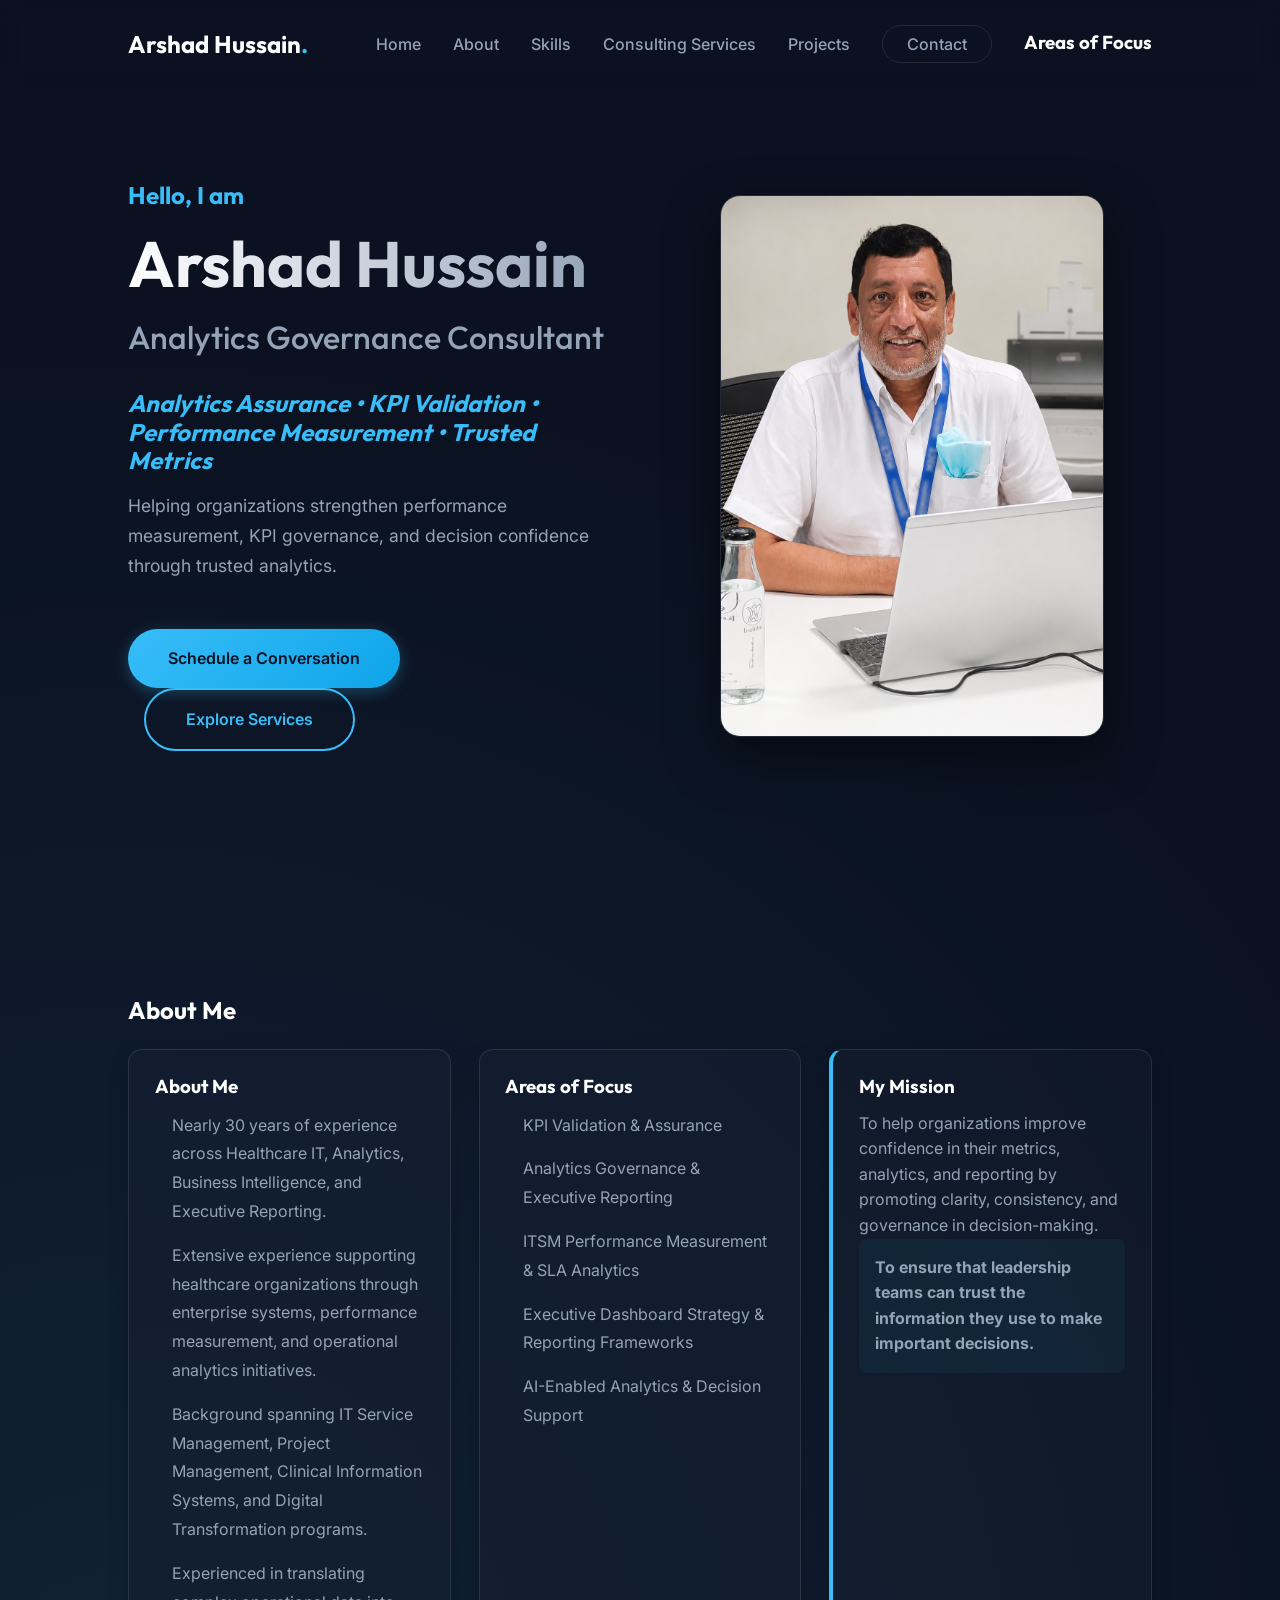
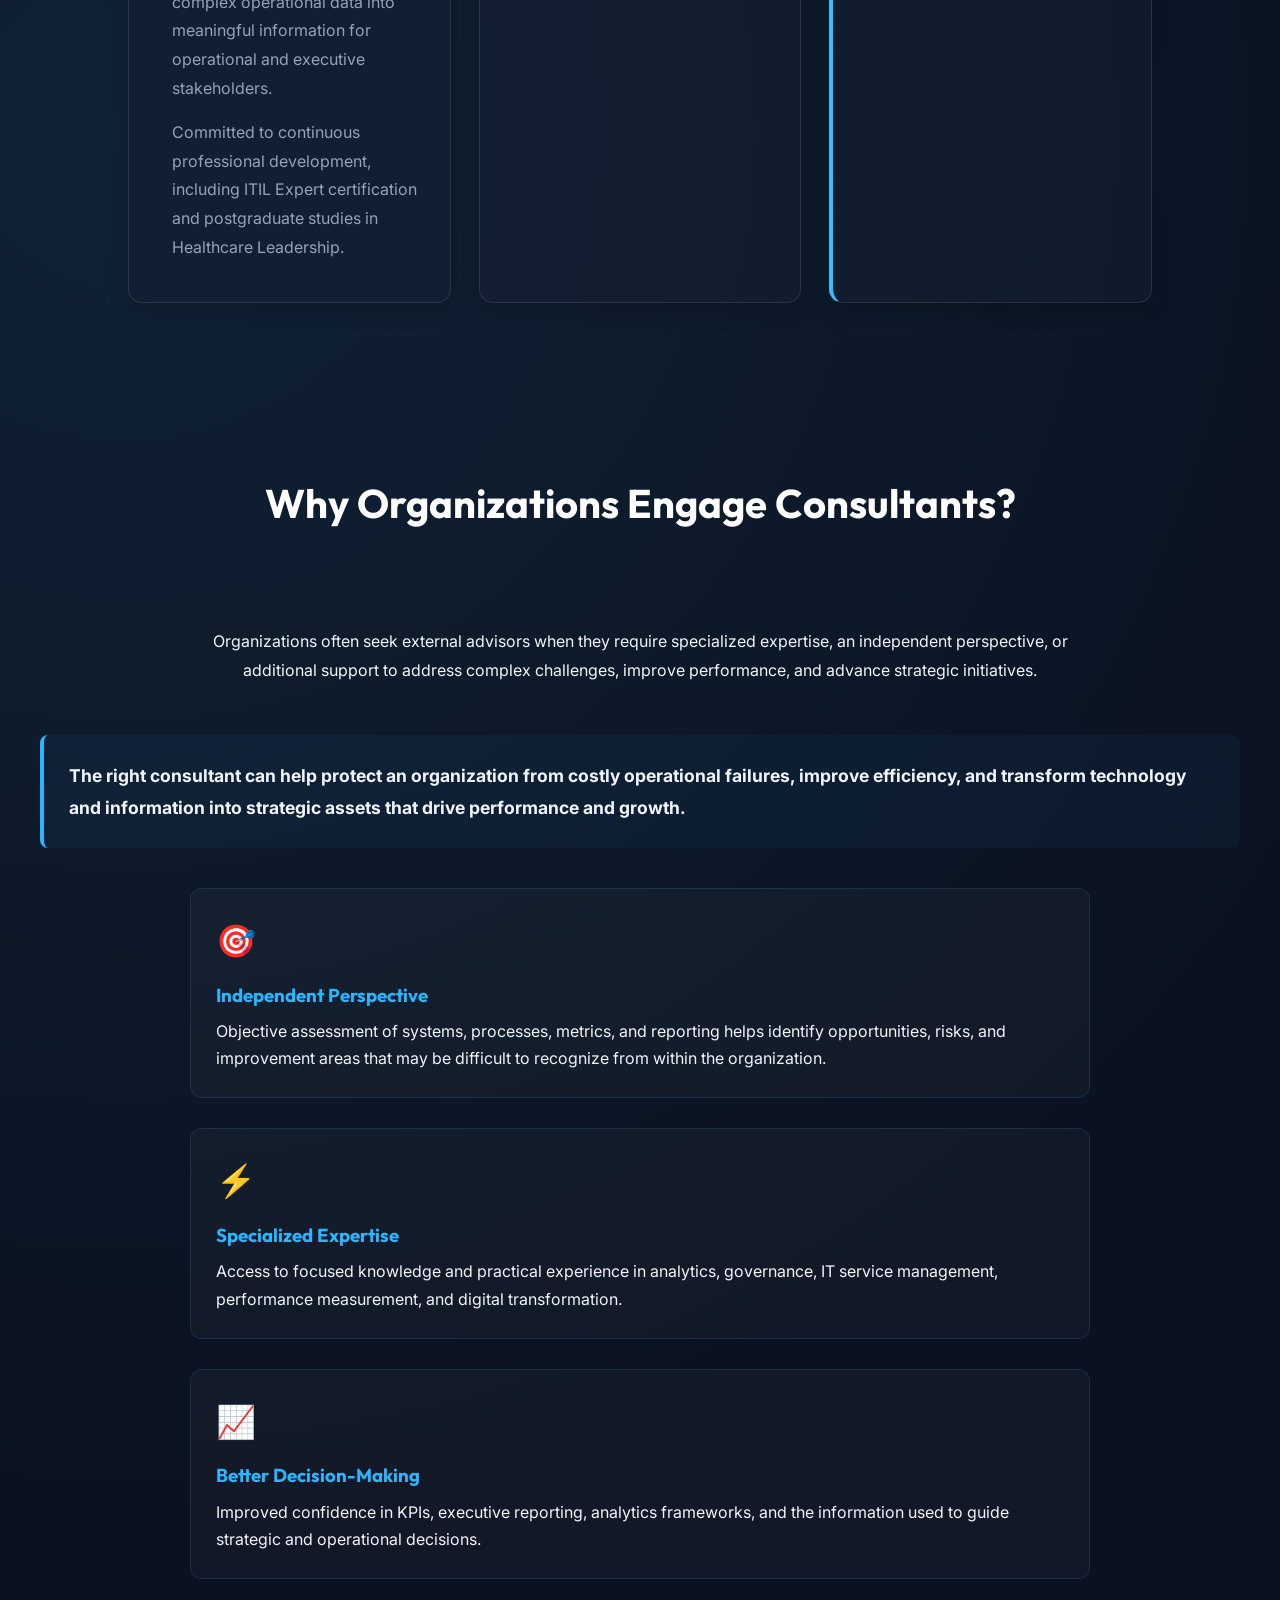
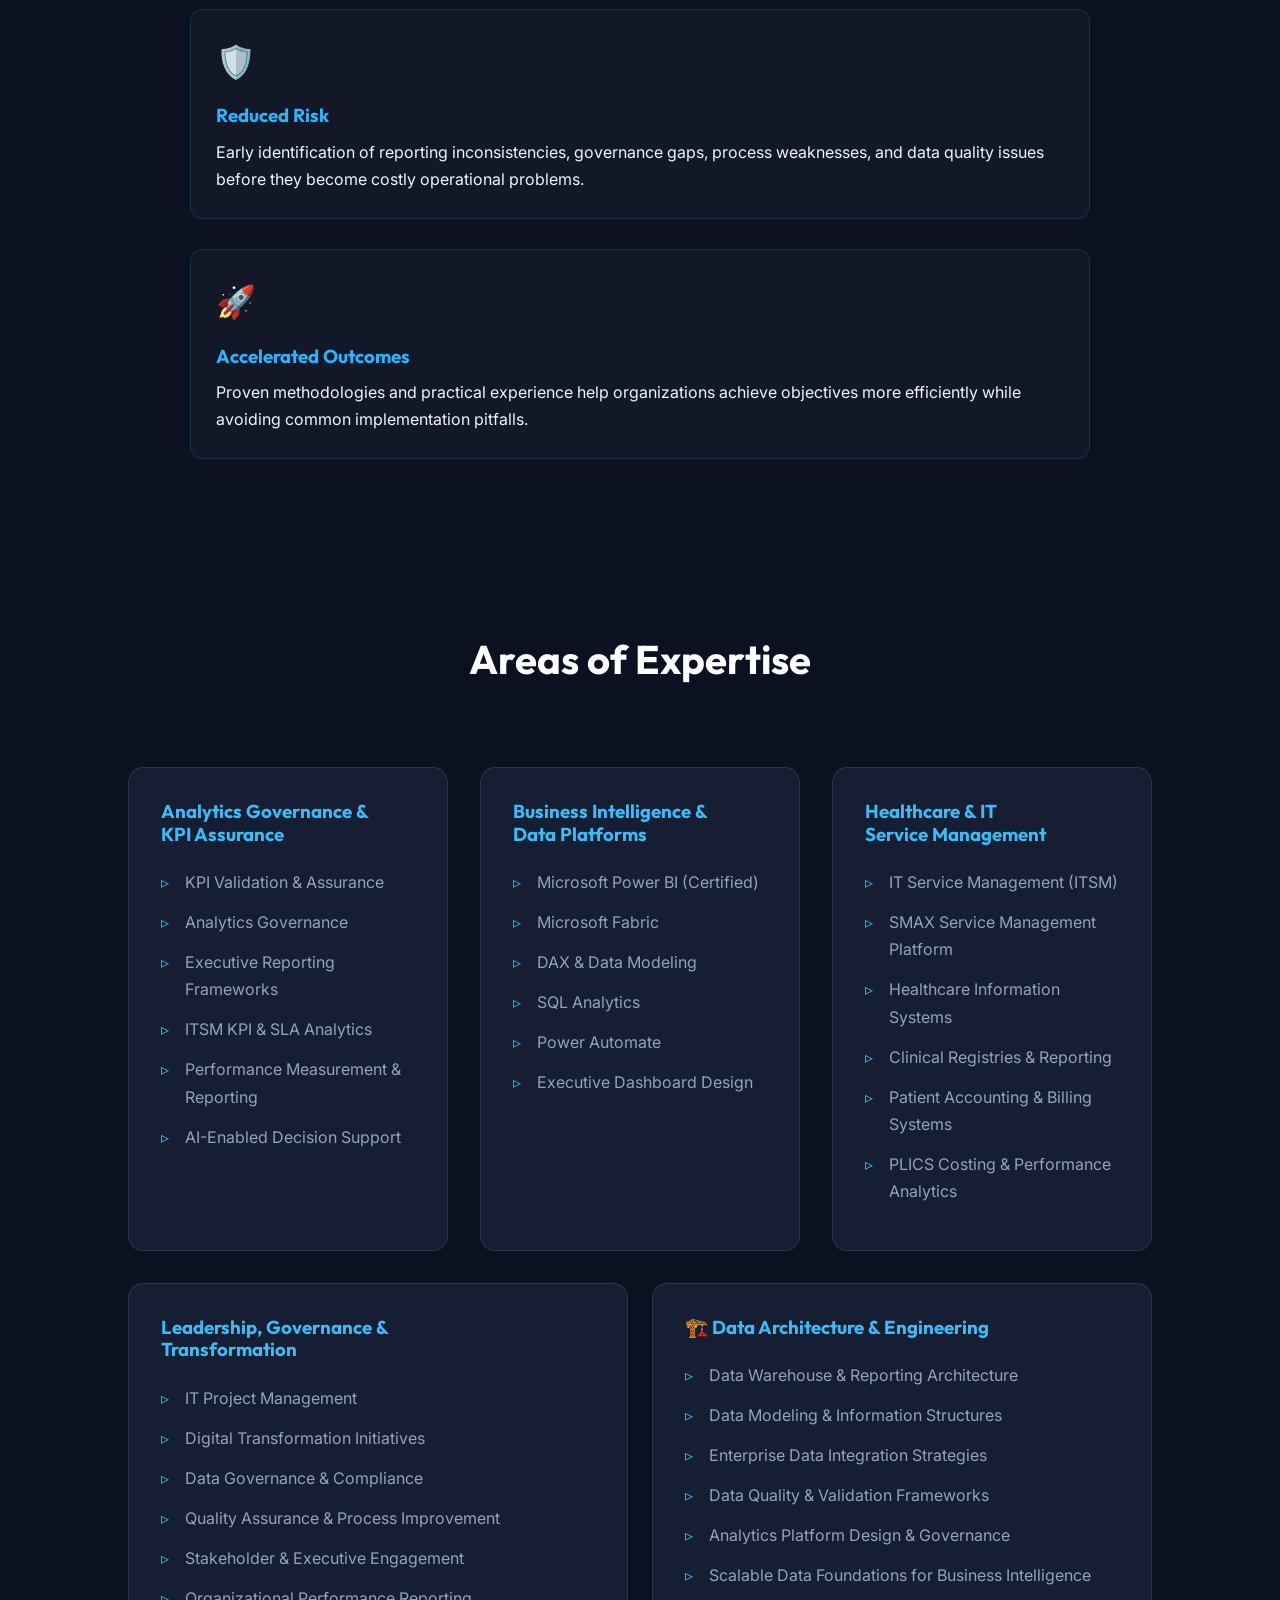
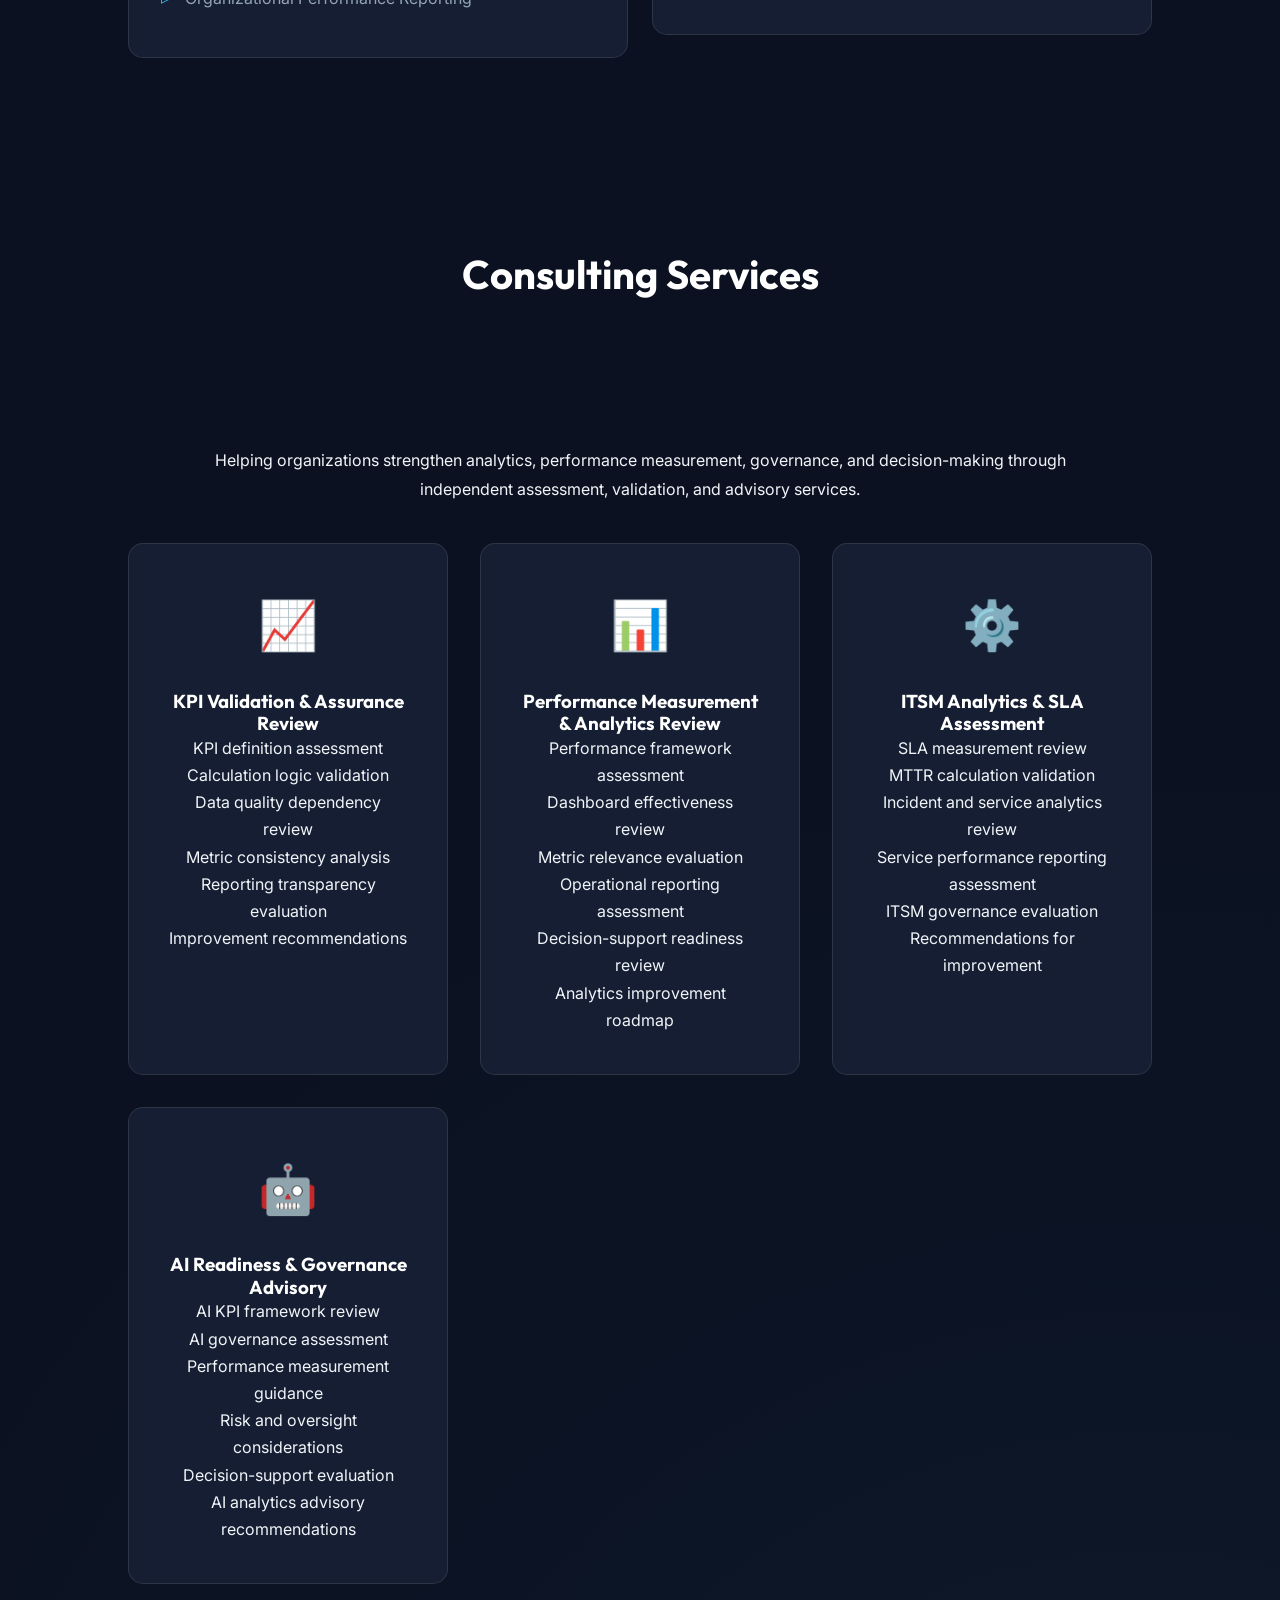
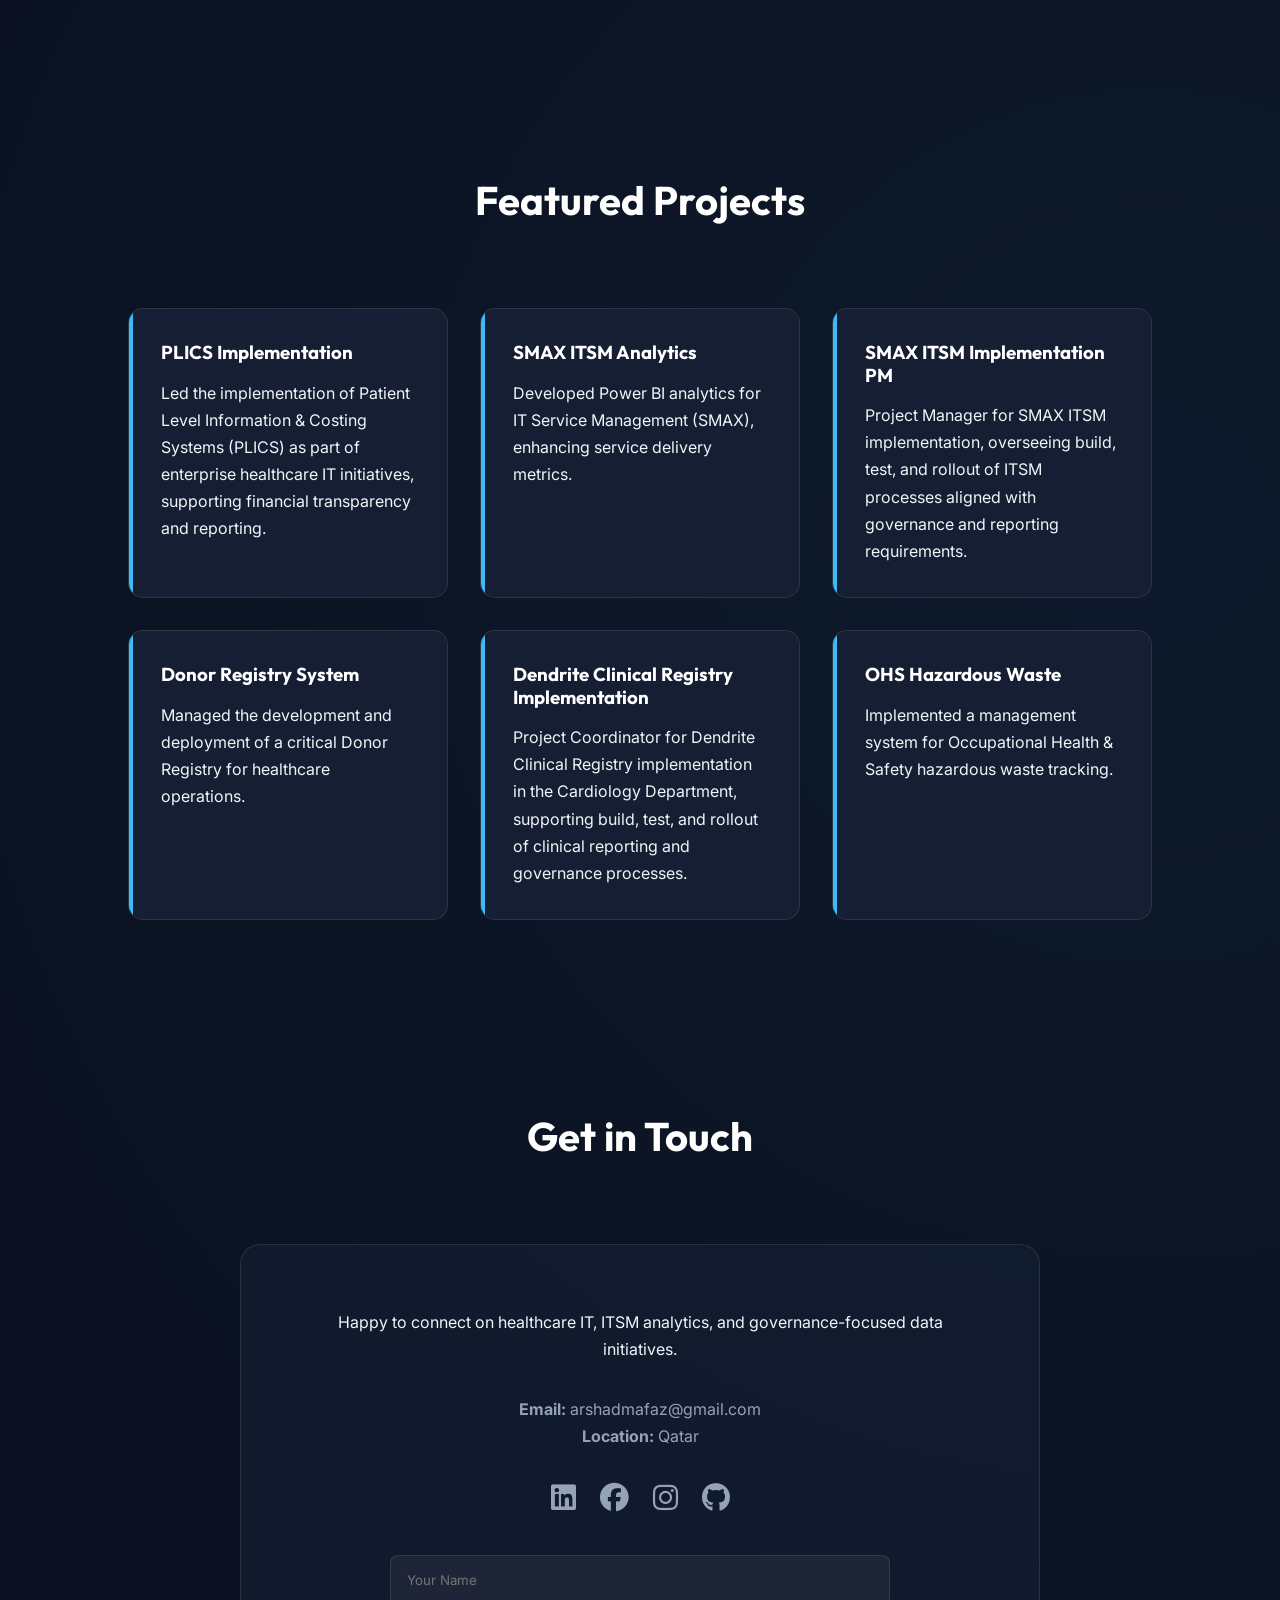
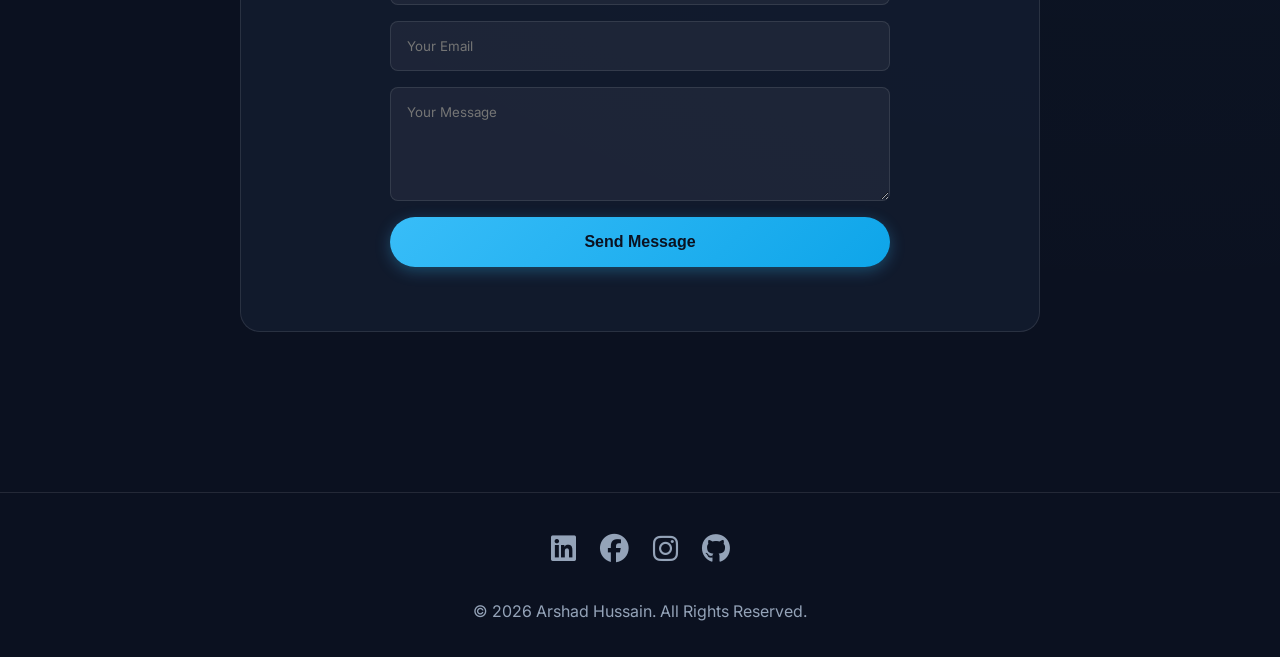
==== commit 0debb89c: "Style: center Consulting Services header and increase spacing" ====
--- a/index.html
+++ b/index.html
@@ -299,7 +299,7 @@
     <section id="services">
         <div class="container">
 
-        <h2>Consulting Services</h2>
+        <h2 class="section-title">Consulting Services</h2>
 
         <p class="section-intro">
             Helping organizations strengthen analytics, performance measurement,
--- a/css/styles.css
+++ b/css/styles.css
@@ -468,6 +468,17 @@
     margin-bottom: 5rem; /* slightly larger gap to separate heading from cards */
 }
 
+/* Larger gap for Consulting Services header */
+#services .section-title {
+    /* ensure the header is centered and uses the same size as other sections */
+    display: block;
+    text-align: center;
+    font-size: 2.5rem;
+    margin: 0 0 8rem; /* larger gap before next element */
+    left: auto !important;
+    transform: none !important;
+}
+
 /* Skills Section */
 .skills-grid {
     display: grid;
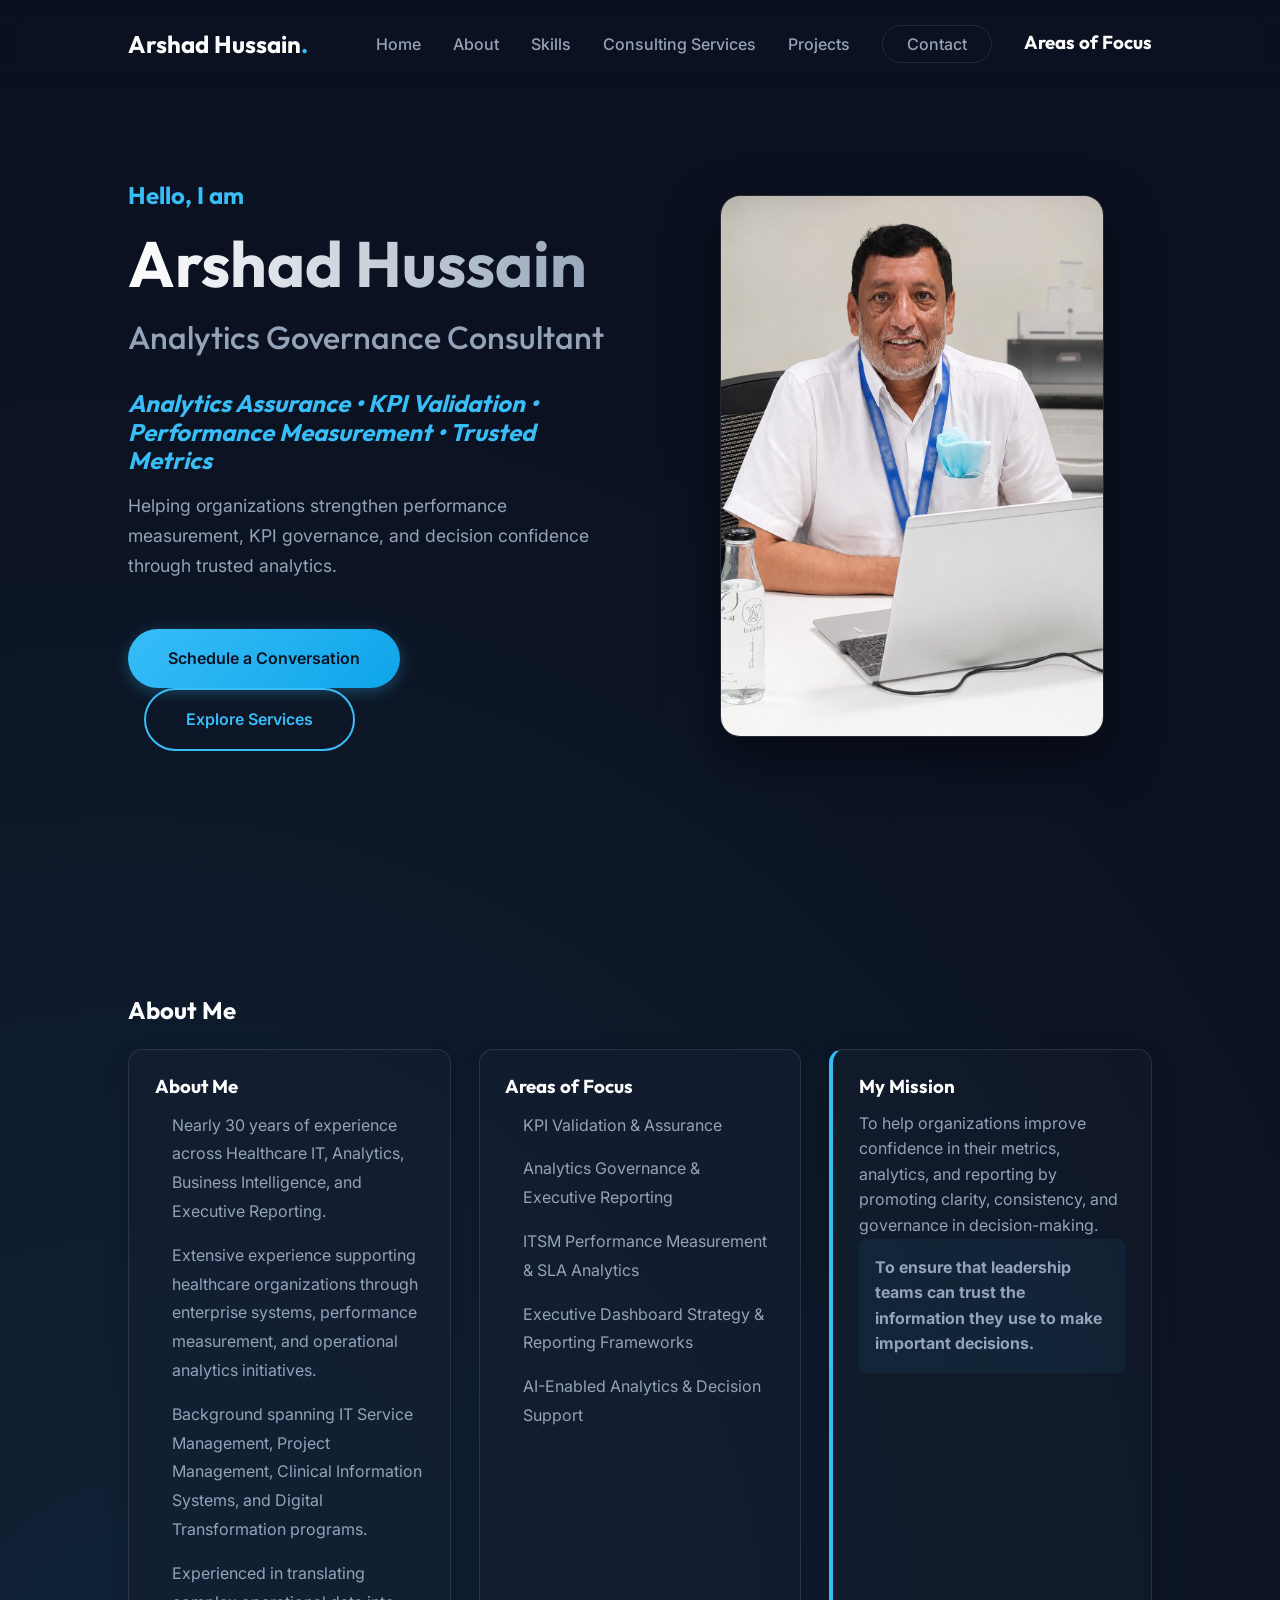
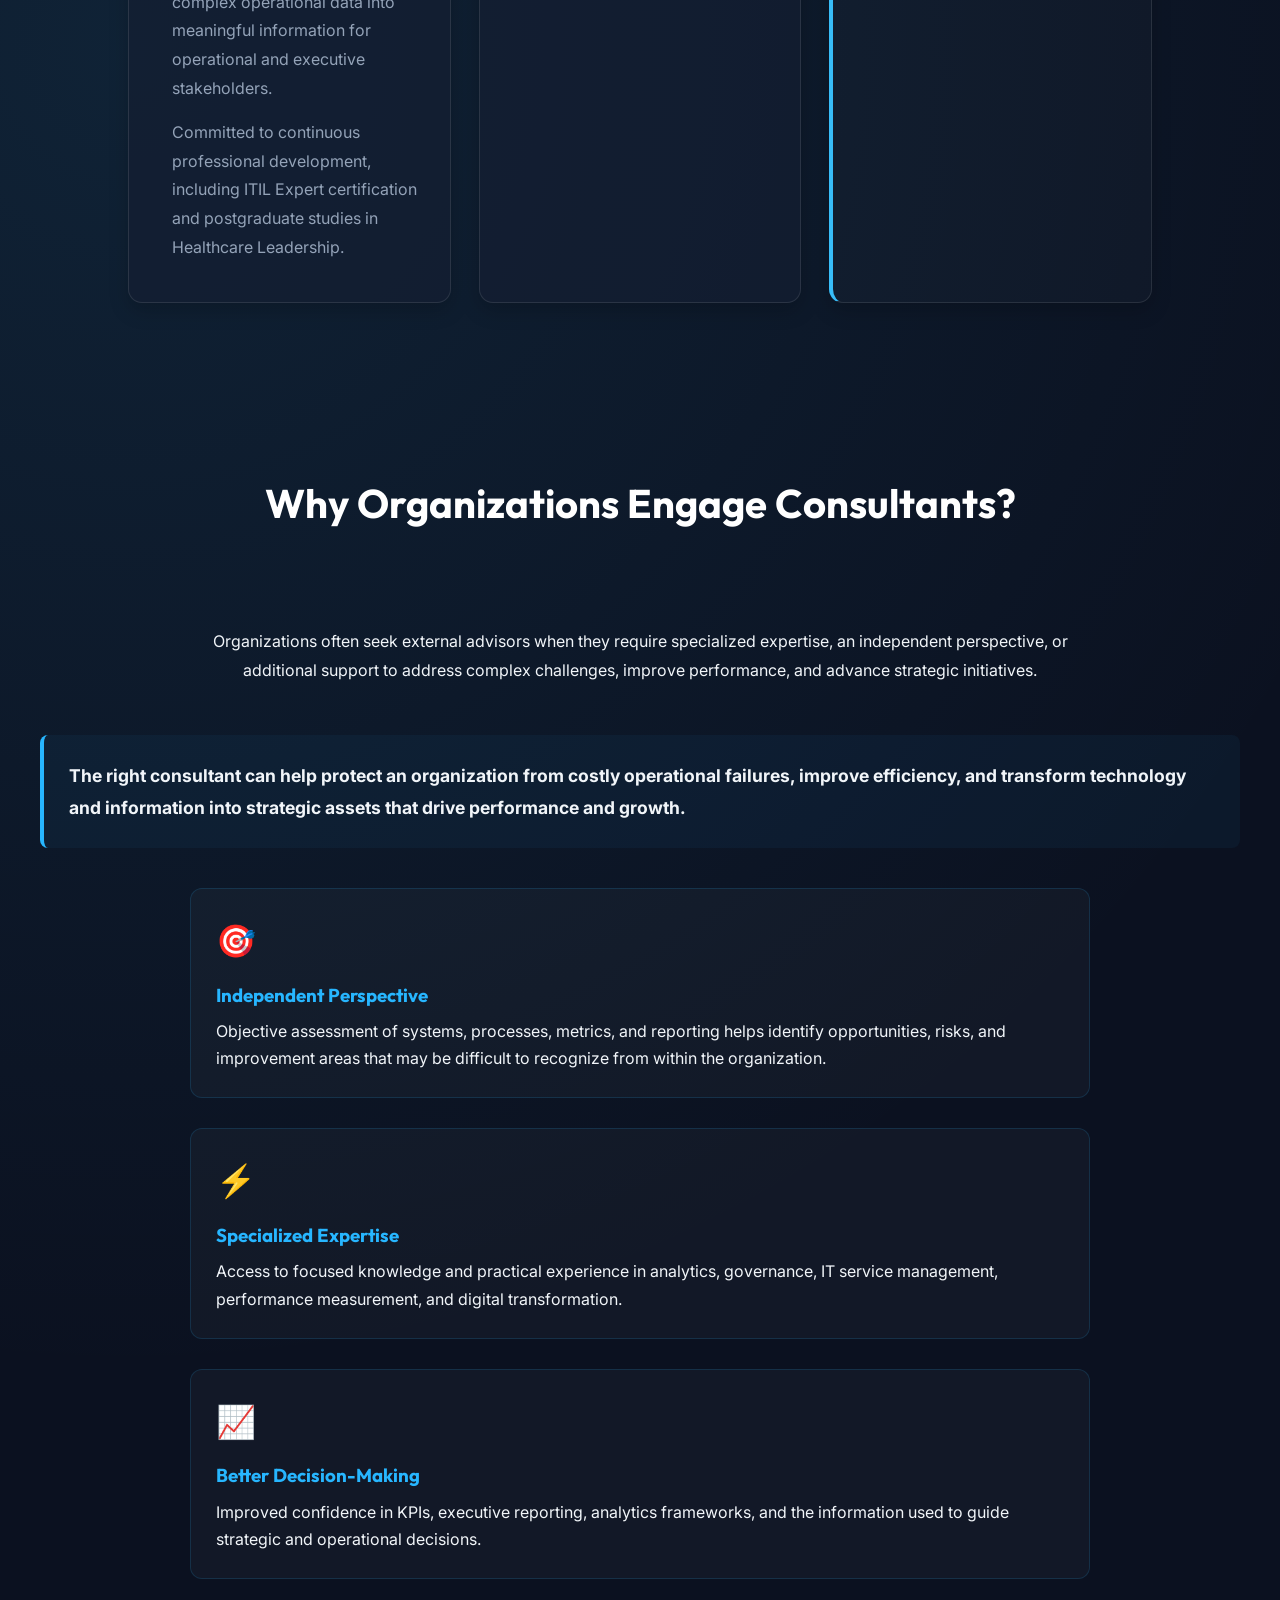
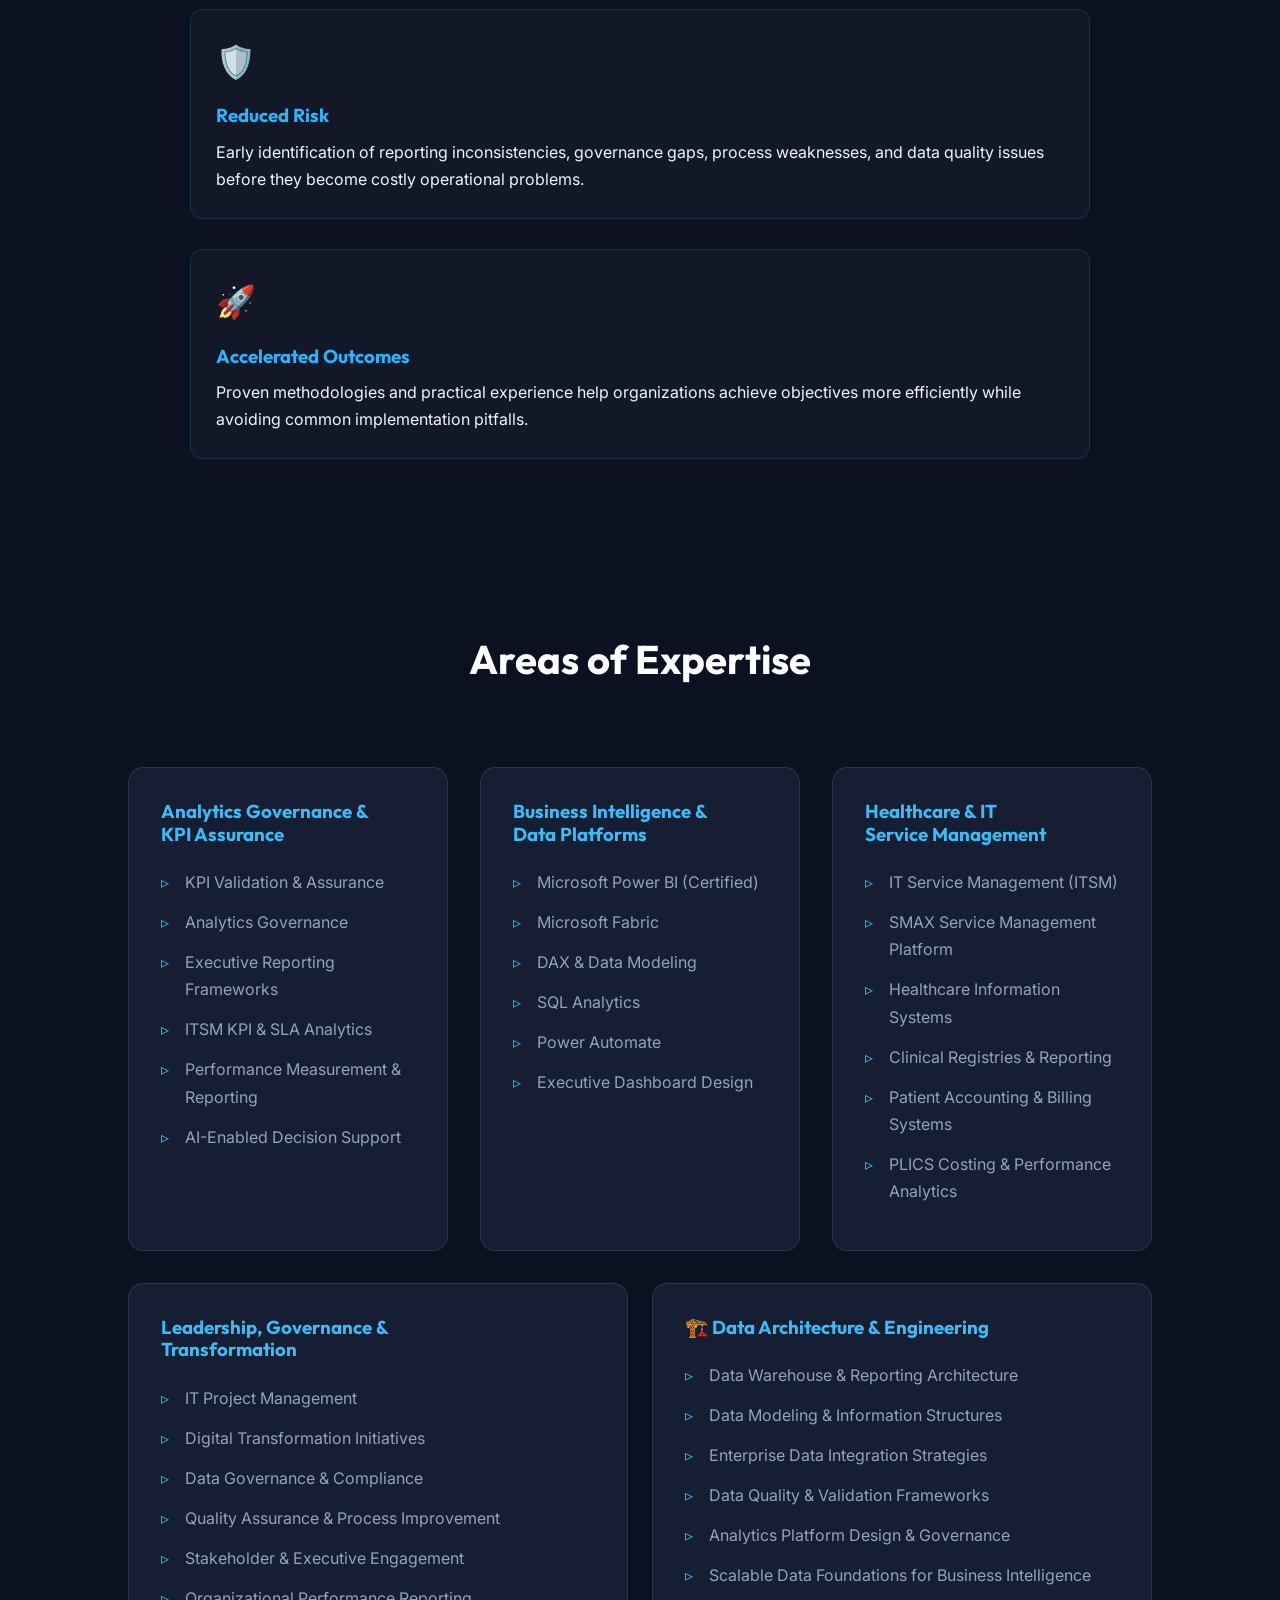
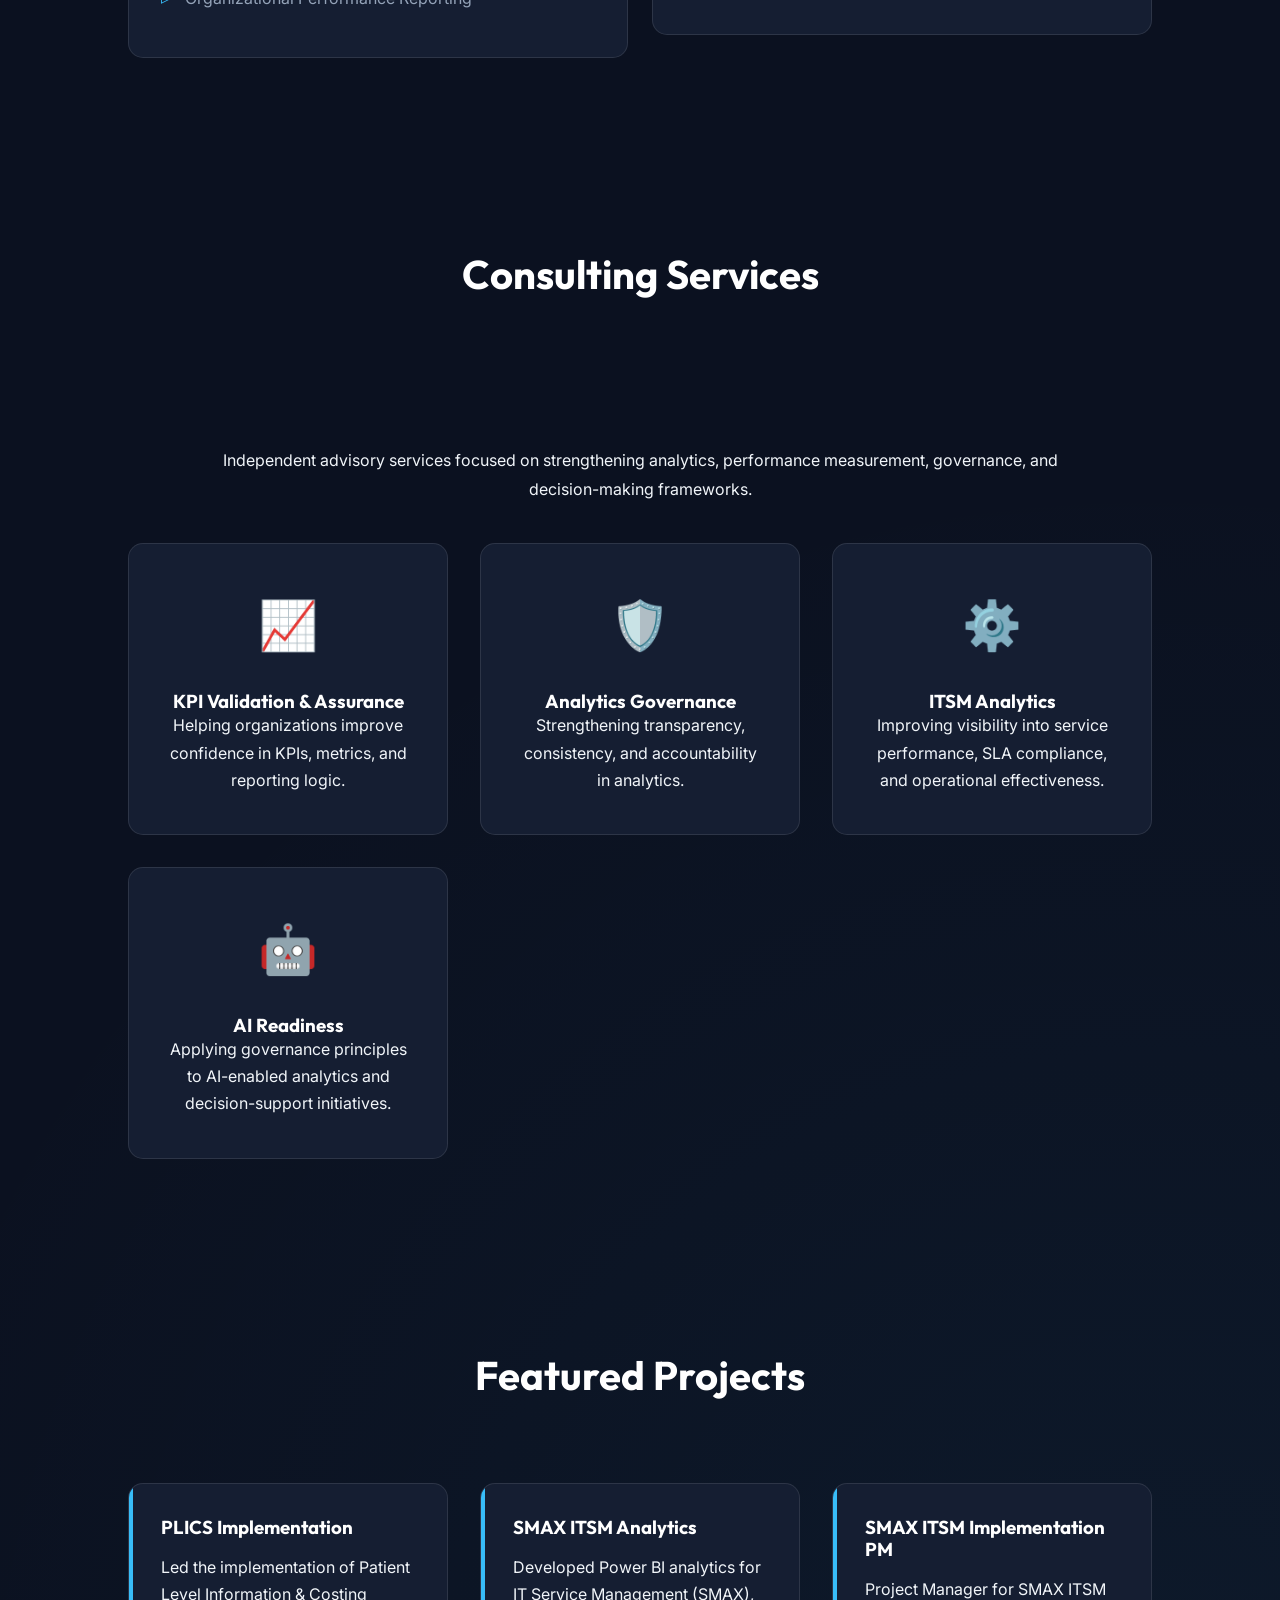
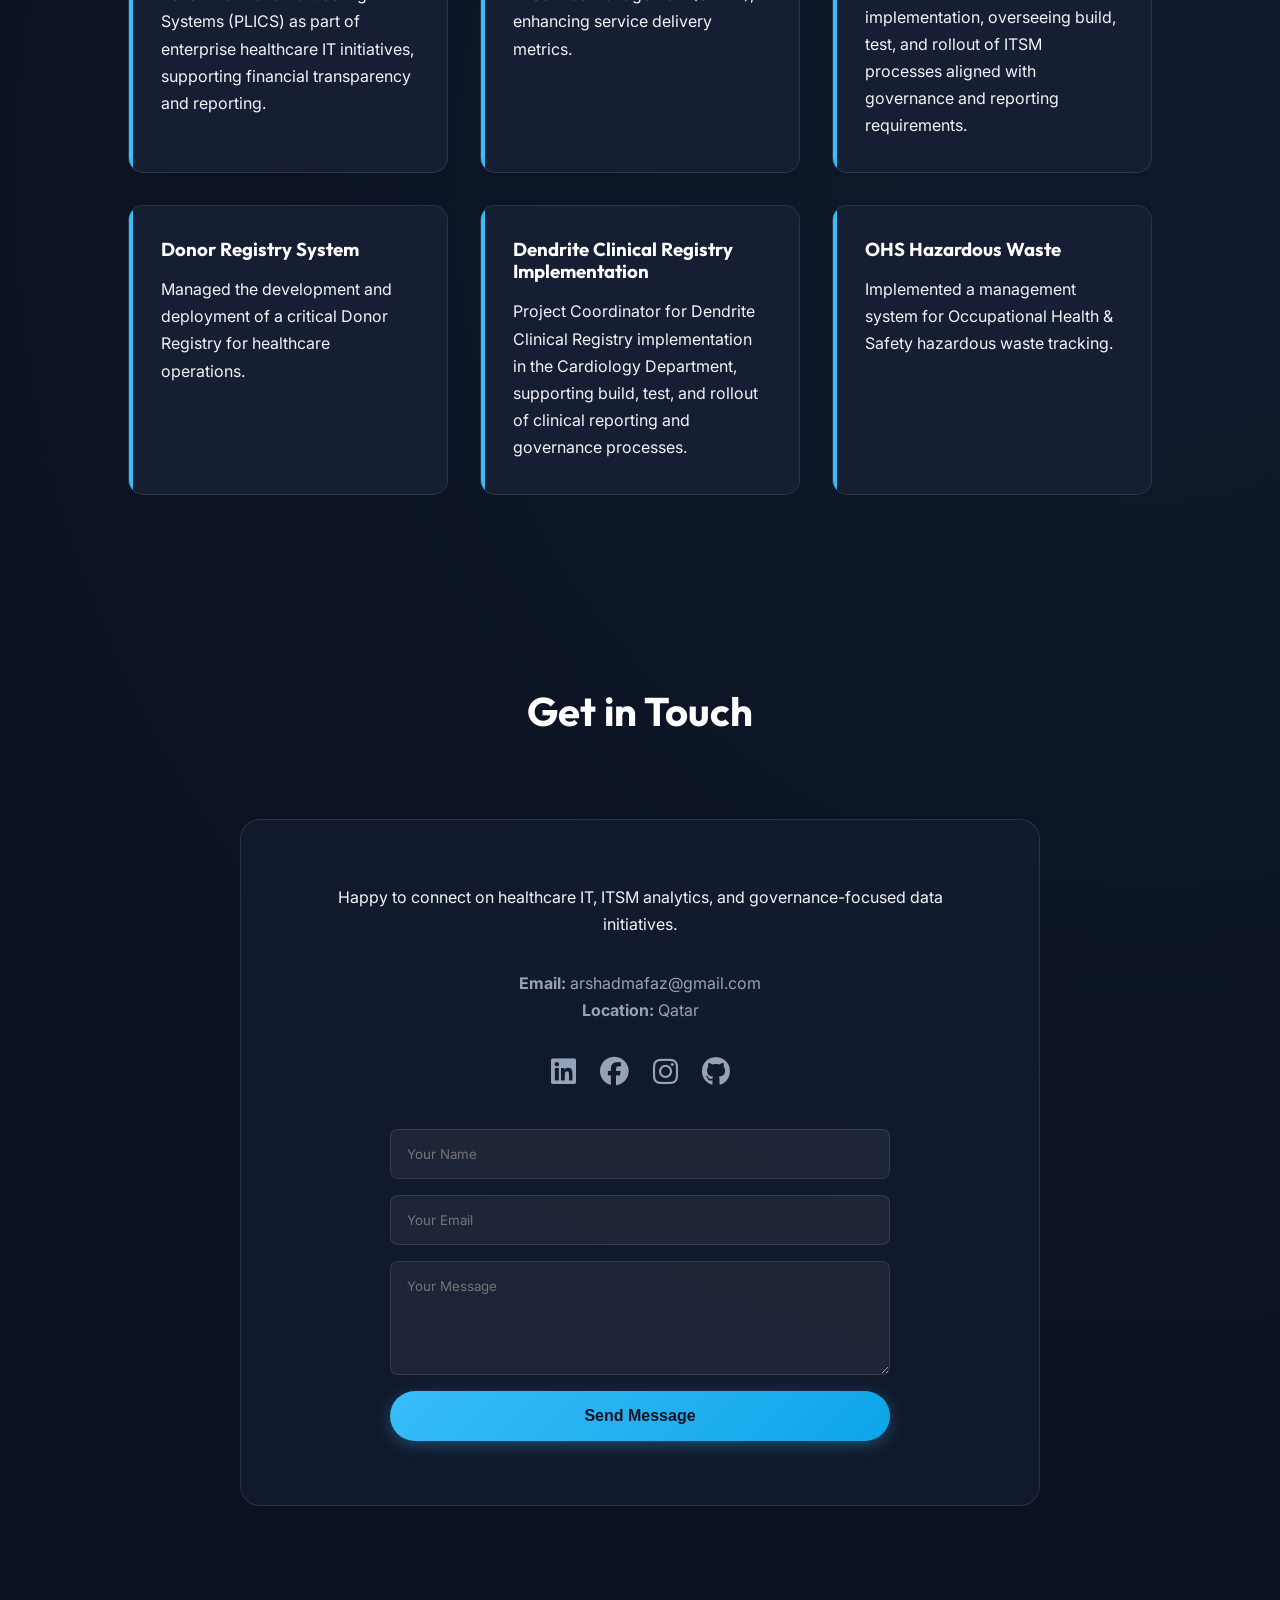
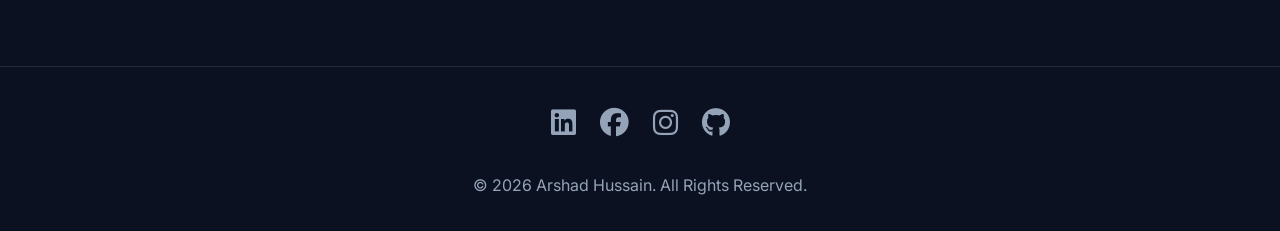
==== commit 1f8ad3ec: "Replace services section with updated Consulting Services markup; style header spacing" ====
--- a/index.html
+++ b/index.html
@@ -297,78 +297,57 @@
     </section>
 
     <section id="services">
-        <div class="container">
+    <div class="container">
 
         <h2 class="section-title">Consulting Services</h2>
 
         <p class="section-intro">
-            Helping organizations strengthen analytics, performance measurement,
-            governance, and decision-making through independent assessment,
-            validation, and advisory services.
+            Independent advisory services focused on strengthening analytics,
+            performance measurement, governance, and decision-making frameworks.
         </p>
 
         <div class="services-grid">
 
             <div class="service-card">
                 <div class="service-icon">📈</div>
-                <h3>KPI Validation & Assurance Review</h3>
-
-                <ul>
-                    <li>KPI definition assessment</li>
-                    <li>Calculation logic validation</li>
-                    <li>Data quality dependency review</li>
-                    <li>Metric consistency analysis</li>
-                    <li>Reporting transparency evaluation</li>
-                    <li>Improvement recommendations</li>
-                </ul>
+                <h3>KPI Validation & Assurance</h3>
+                <p>
+                    Helping organizations improve confidence in KPIs,
+                    metrics, and reporting logic.
+                </p>
             </div>
 
             <div class="service-card">
-                <div class="service-icon">📊</div>
-                <h3>Performance Measurement & Analytics Review</h3>
-
-                <ul>
-                    <li>Performance framework assessment</li>
-                    <li>Dashboard effectiveness review</li>
-                    <li>Metric relevance evaluation</li>
-                    <li>Operational reporting assessment</li>
-                    <li>Decision-support readiness review</li>
-                    <li>Analytics improvement roadmap</li>
-                </ul>
+                <div class="service-icon">🛡️</div>
+                <h3>Analytics Governance</h3>
+                <p>
+                    Strengthening transparency, consistency,
+                    and accountability in analytics.
+                </p>
             </div>
 
             <div class="service-card">
                 <div class="service-icon">⚙️</div>
-                <h3>ITSM Analytics & SLA Assessment</h3>
-
-                <ul>
-                    <li>SLA measurement review</li>
-                    <li>MTTR calculation validation</li>
-                    <li>Incident and service analytics review</li>
-                    <li>Service performance reporting assessment</li>
-                    <li>ITSM governance evaluation</li>
-                    <li>Recommendations for improvement</li>
-                </ul>
+                <h3>ITSM Analytics</h3>
+                <p>
+                    Improving visibility into service performance,
+                    SLA compliance, and operational effectiveness.
+                </p>
             </div>
 
             <div class="service-card">
                 <div class="service-icon">🤖</div>
-                <h3>AI Readiness & Governance Advisory</h3>
-
-                <ul>
-                    <li>AI KPI framework review</li>
-                    <li>AI governance assessment</li>
-                    <li>Performance measurement guidance</li>
-                    <li>Risk and oversight considerations</li>
-                    <li>Decision-support evaluation</li>
-                    <li>AI analytics advisory recommendations</li>
-                </ul>
+                <h3>AI Readiness</h3>
+                <p>
+                    Applying governance principles to AI-enabled
+                    analytics and decision-support initiatives.
+                </p>
             </div>
 
         </div>
 
     </div>
-</section>
+    </section>
 
     <!-- Projects Section -->
     <section id="projects">
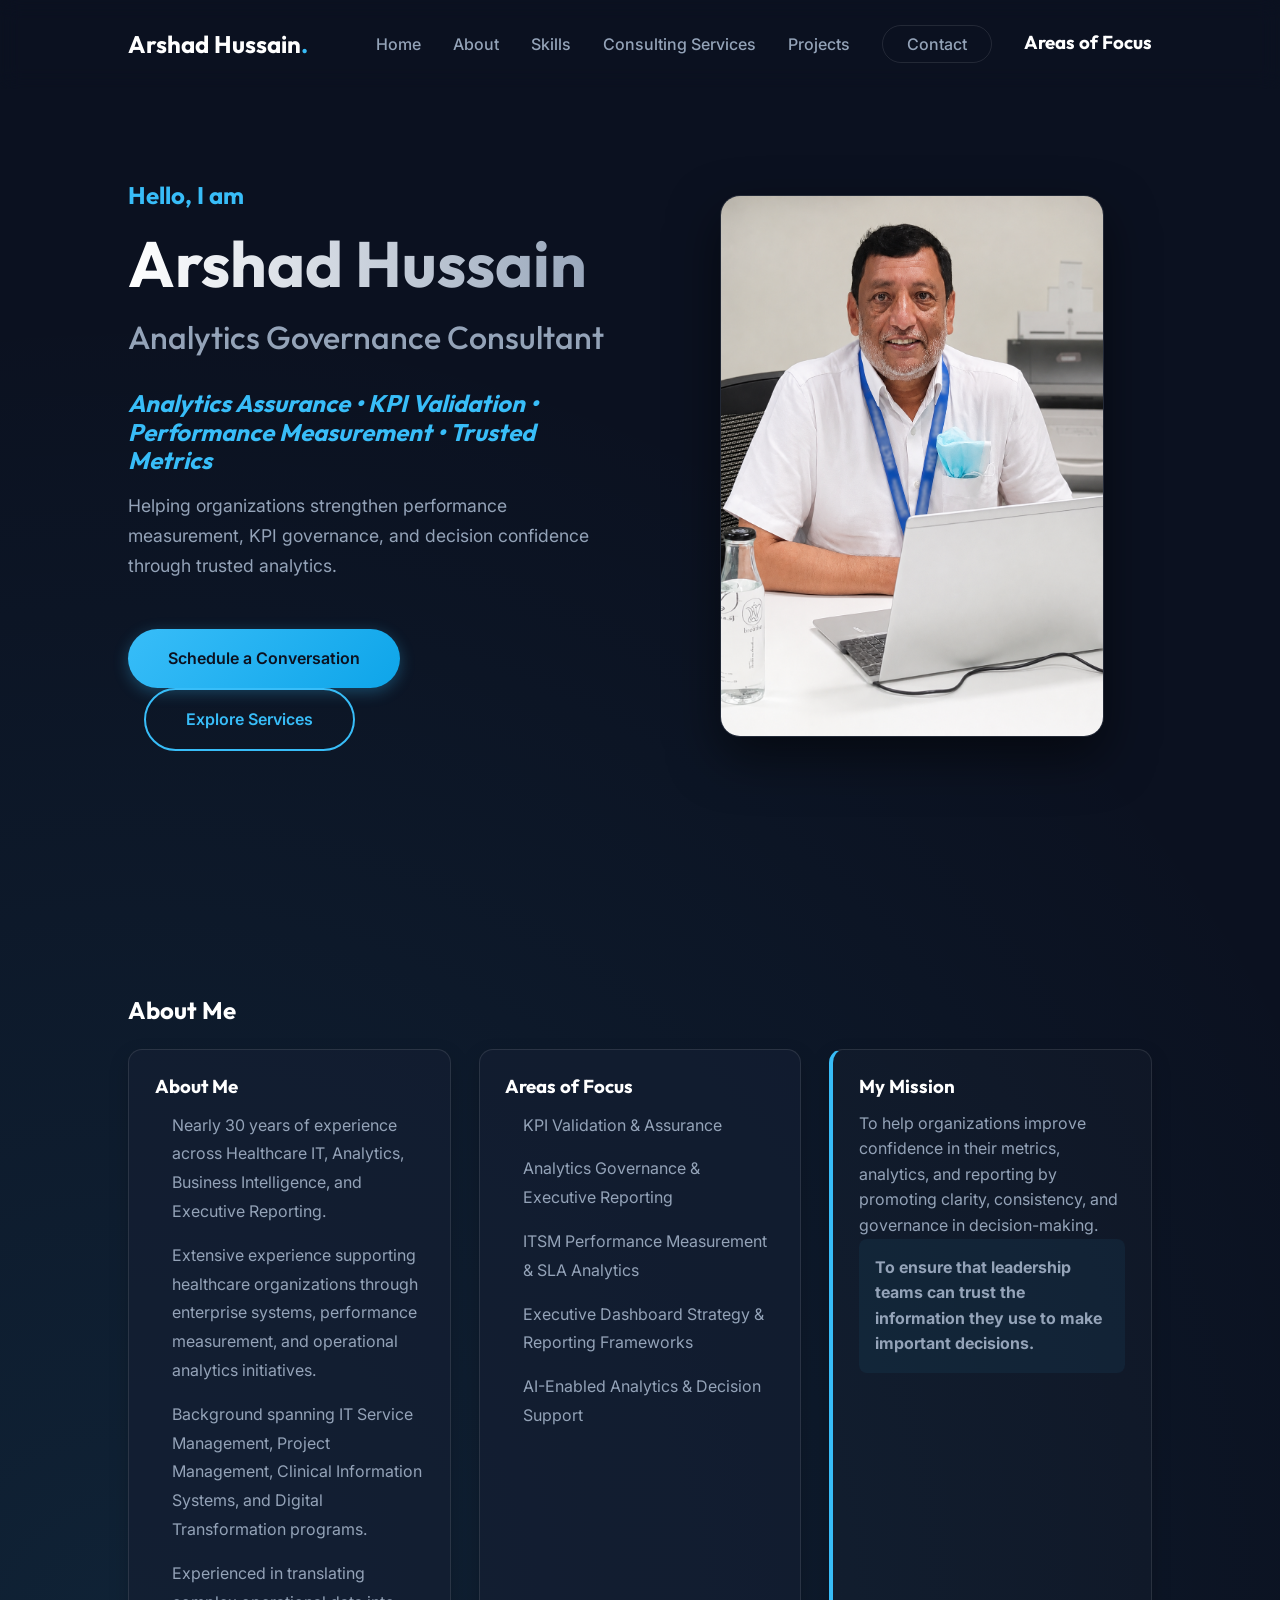
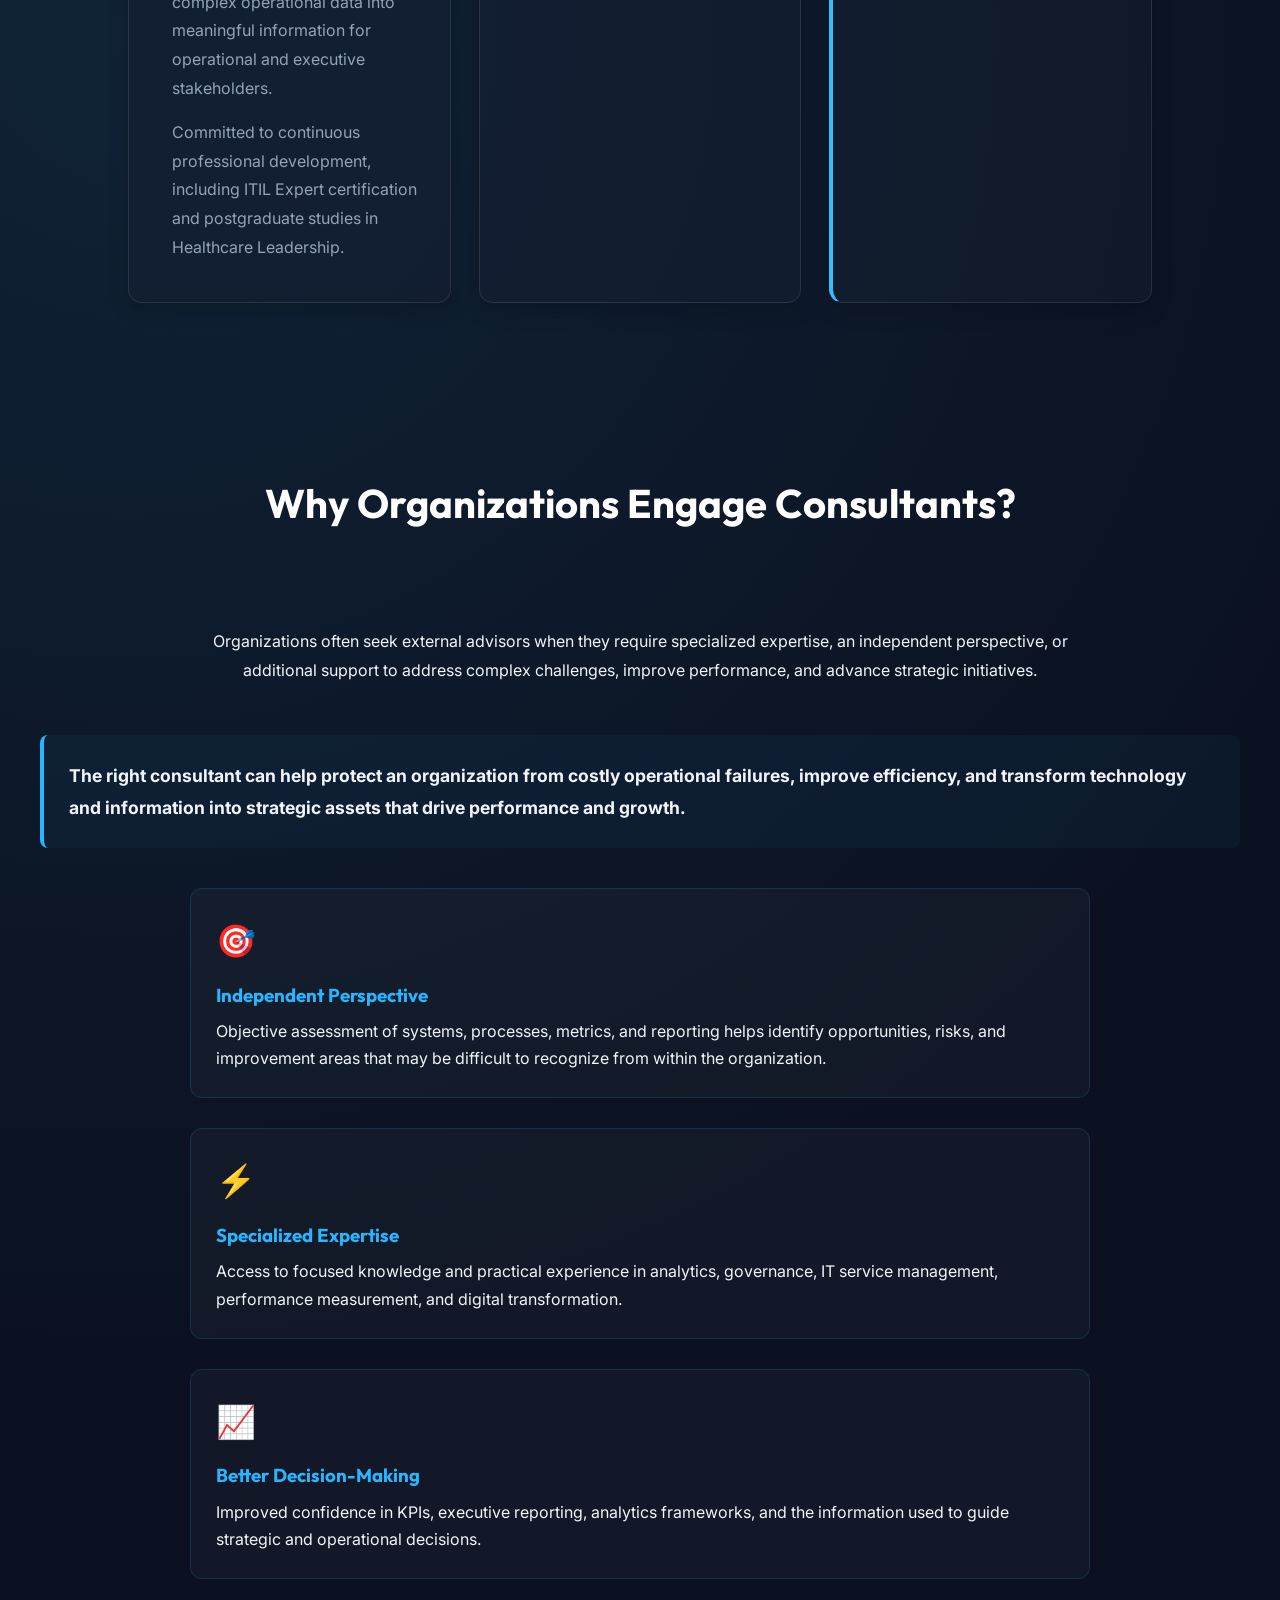
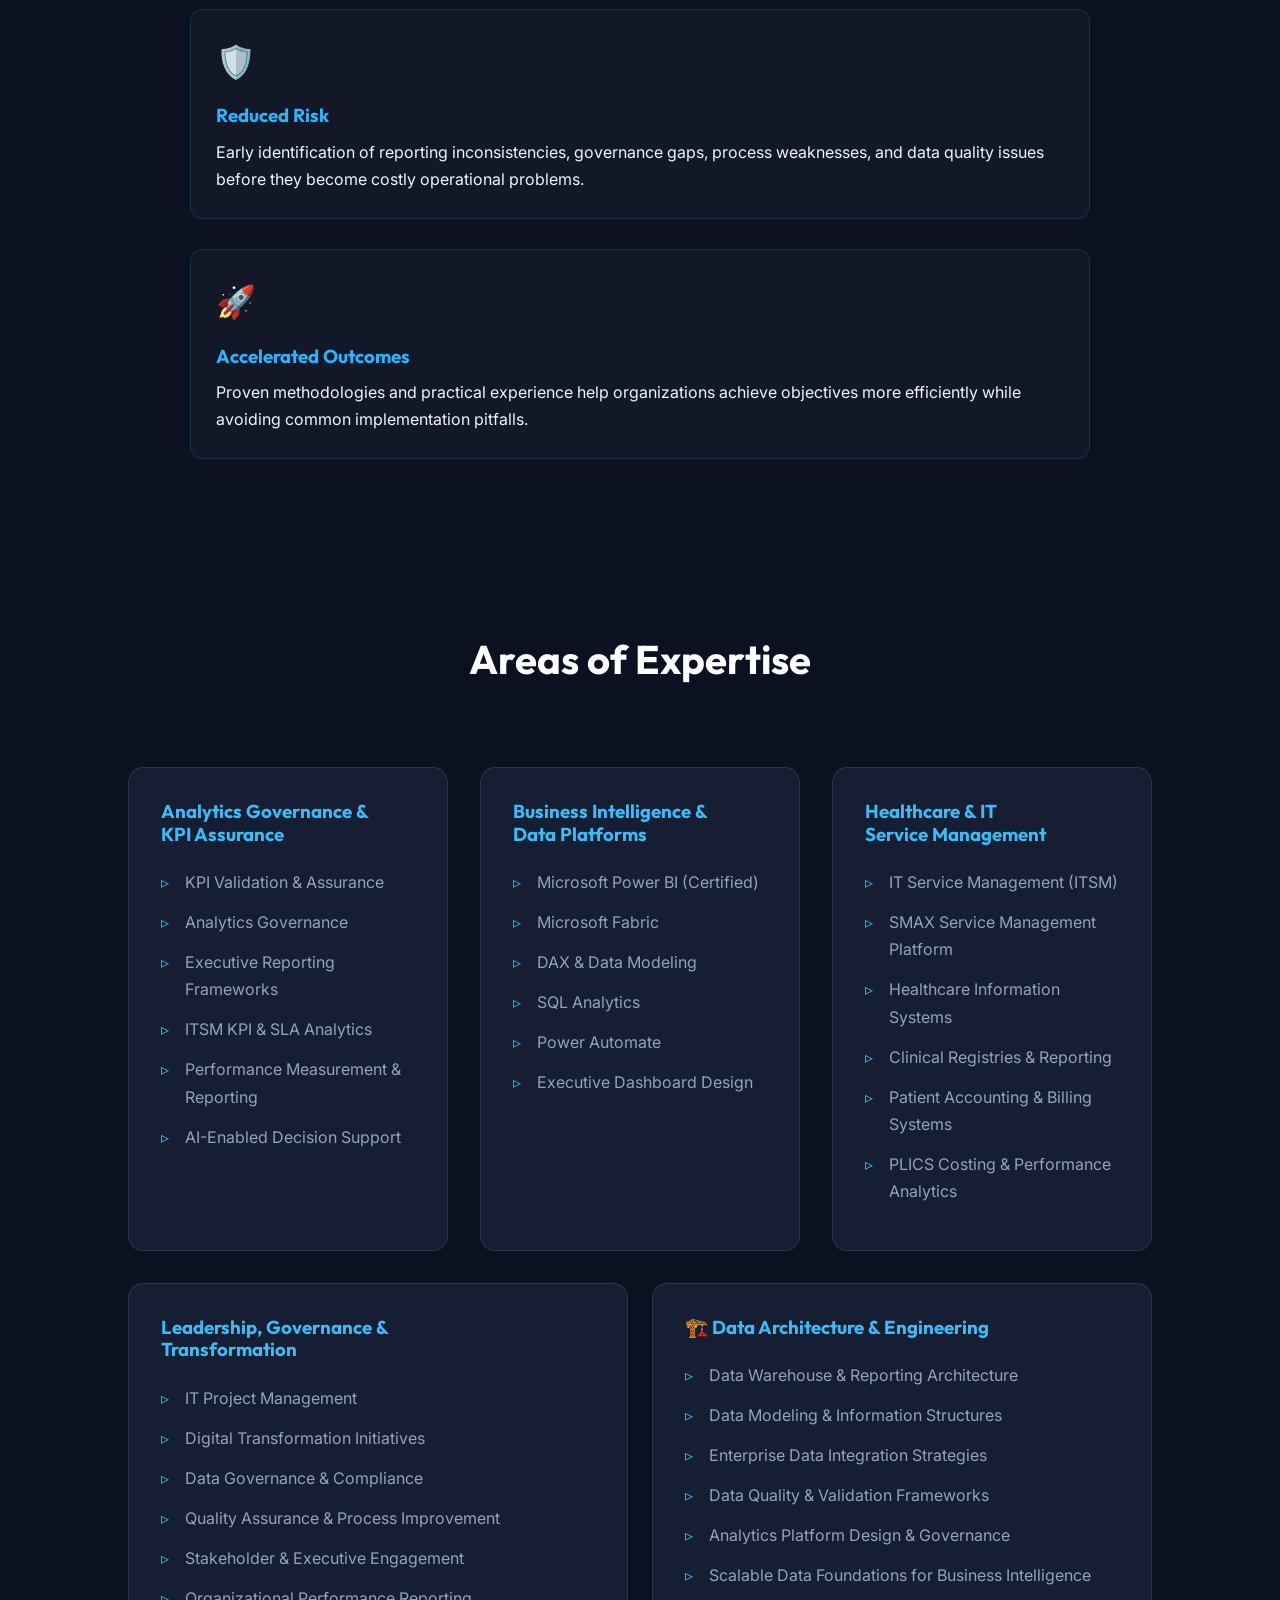
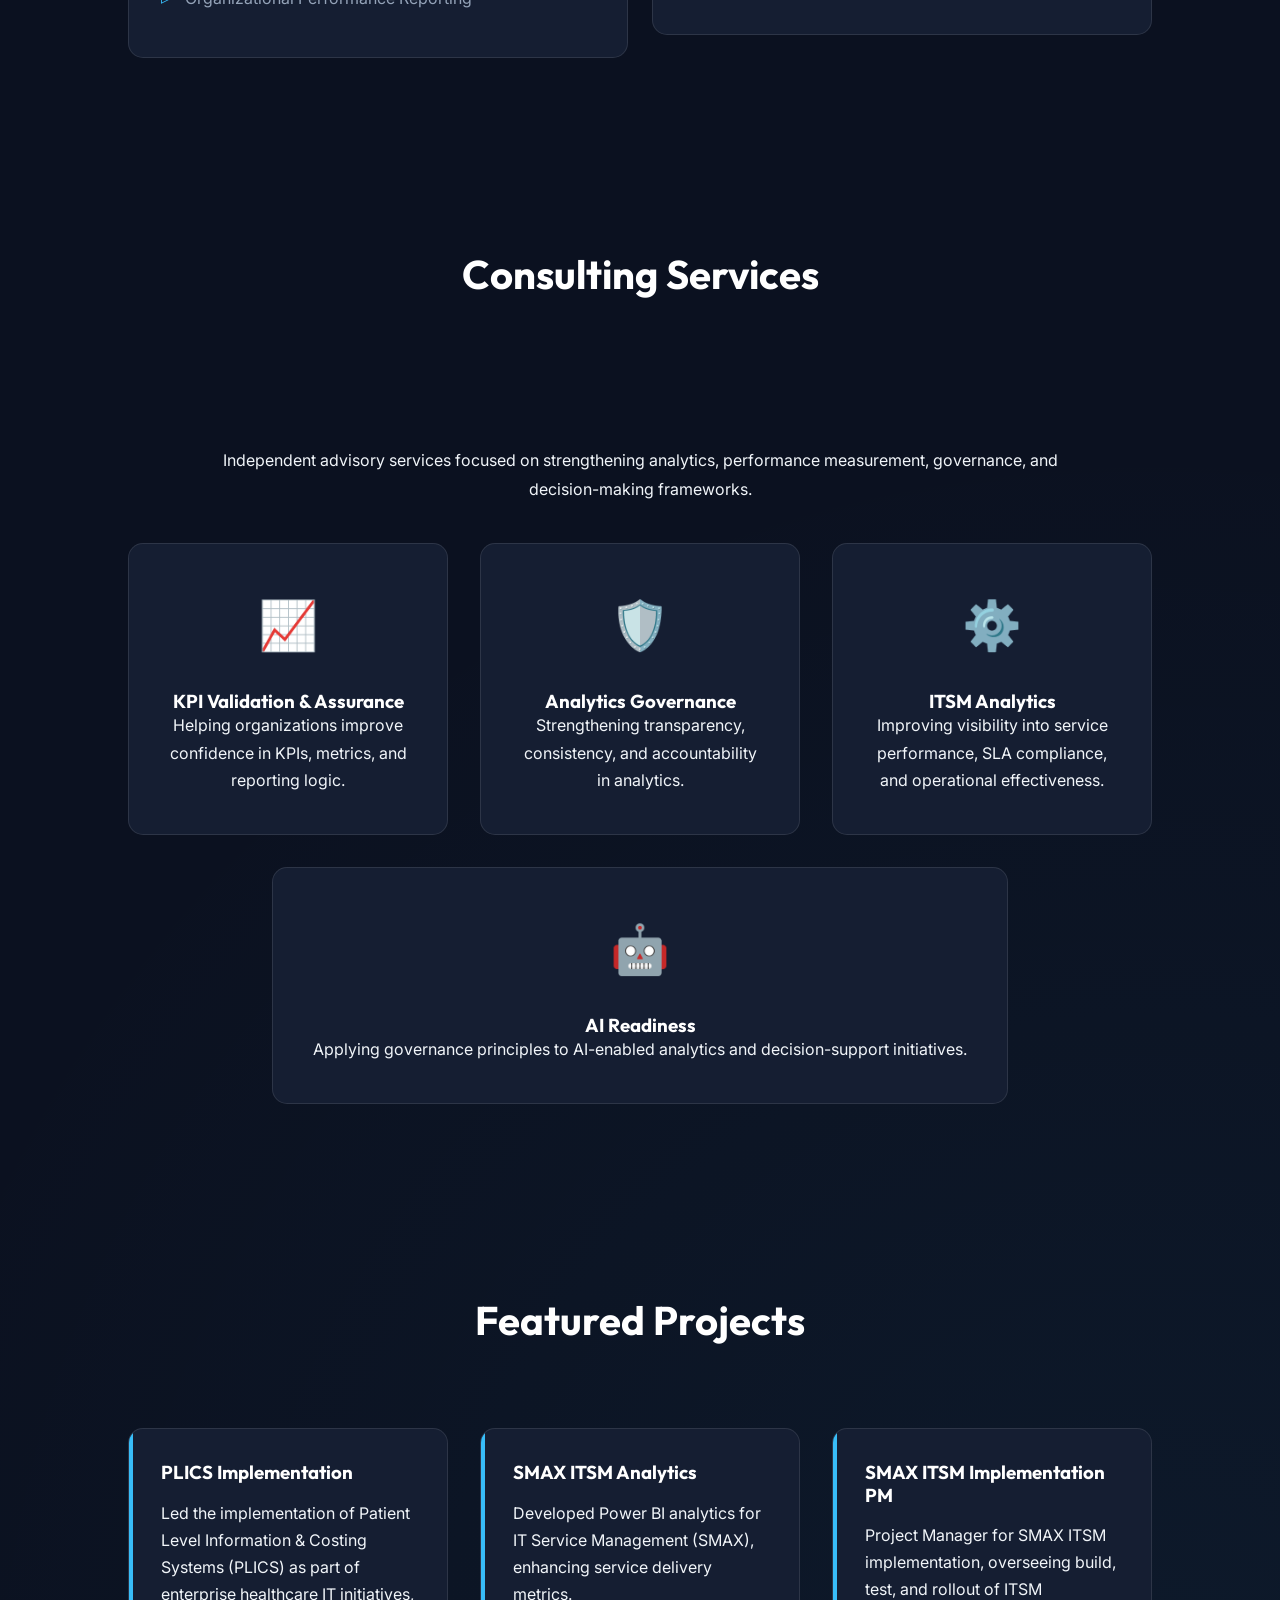
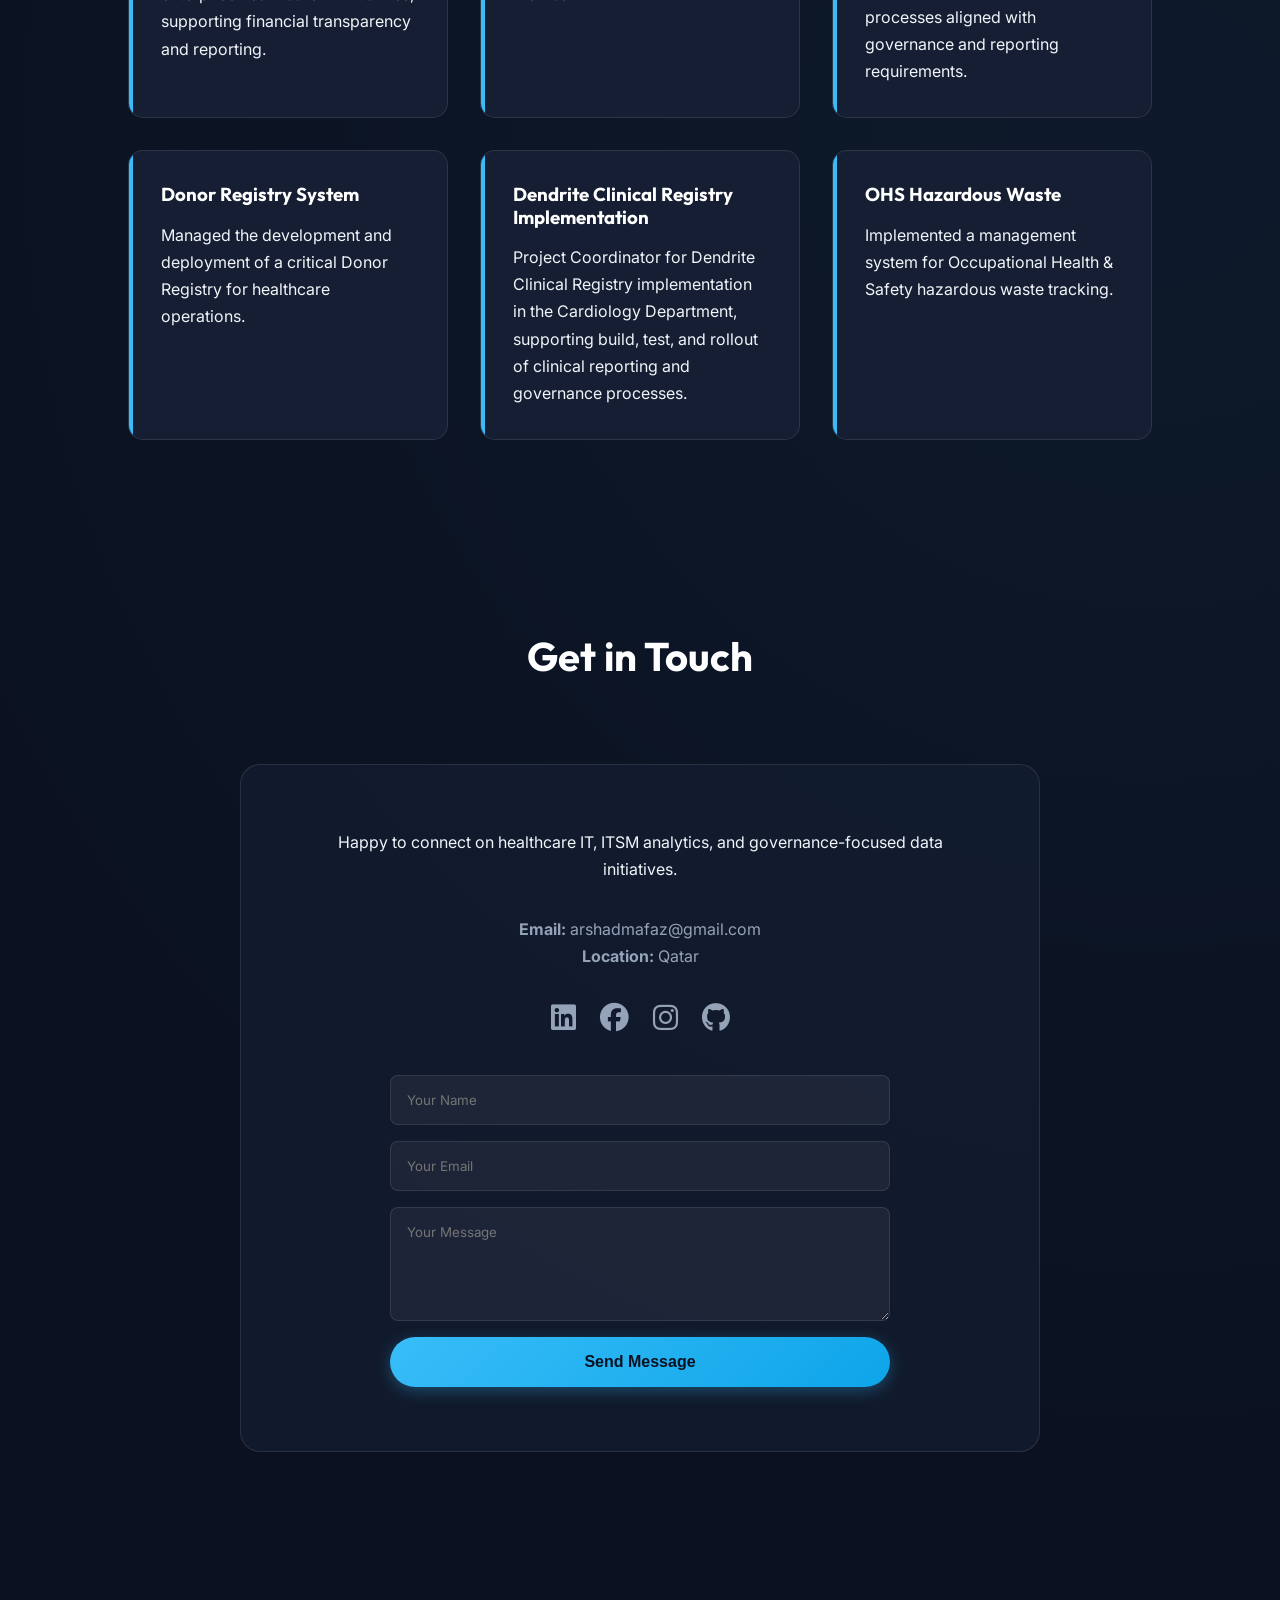
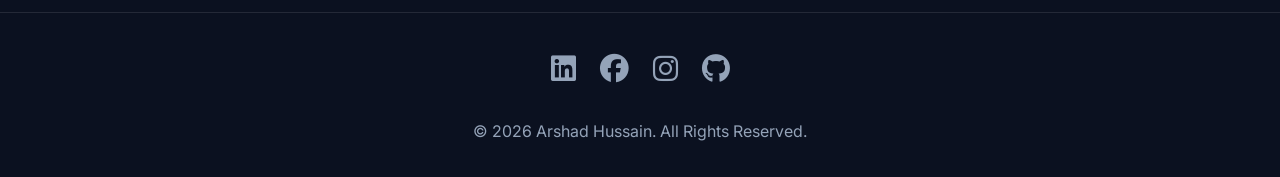
==== commit 6f9797dc: "Style: center AI Readiness card; center and widen service card" ====
--- a/index.html
+++ b/index.html
@@ -335,7 +335,7 @@
                 </p>
             </div>
 
-            <div class="service-card">
+            <div class="service-card center-card">
                 <div class="service-icon">🤖</div>
                 <h3>AI Readiness</h3>
                 <p>
--- a/css/styles.css
+++ b/css/styles.css
@@ -589,6 +589,14 @@
     margin-bottom: 1.5rem;
 }
 
+/* Center a specific service-card across the grid */
+.service-card.center-card {
+    grid-column: 1 / -1;
+    justify-self: center;
+    max-width: 760px;
+    text-align: center;
+}
+
 /* Projects */
 .projects-grid {
     display: grid;
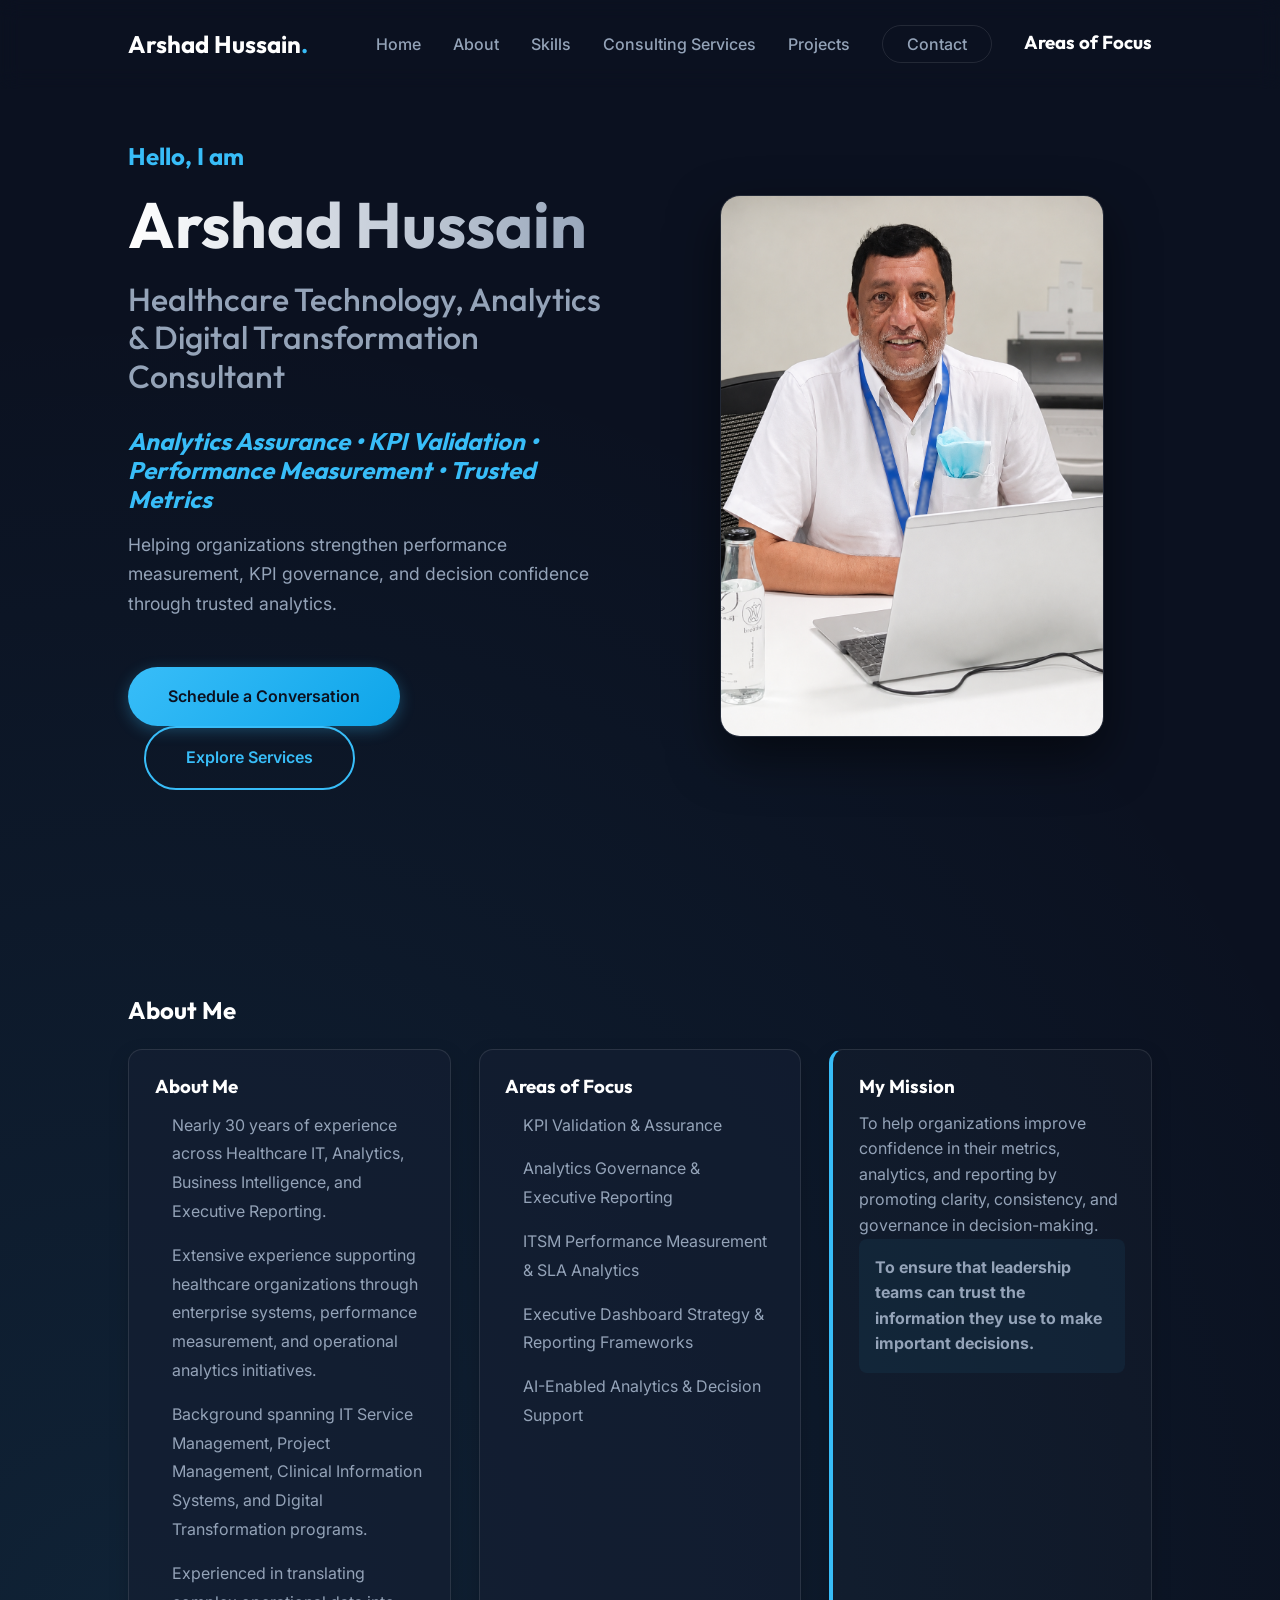
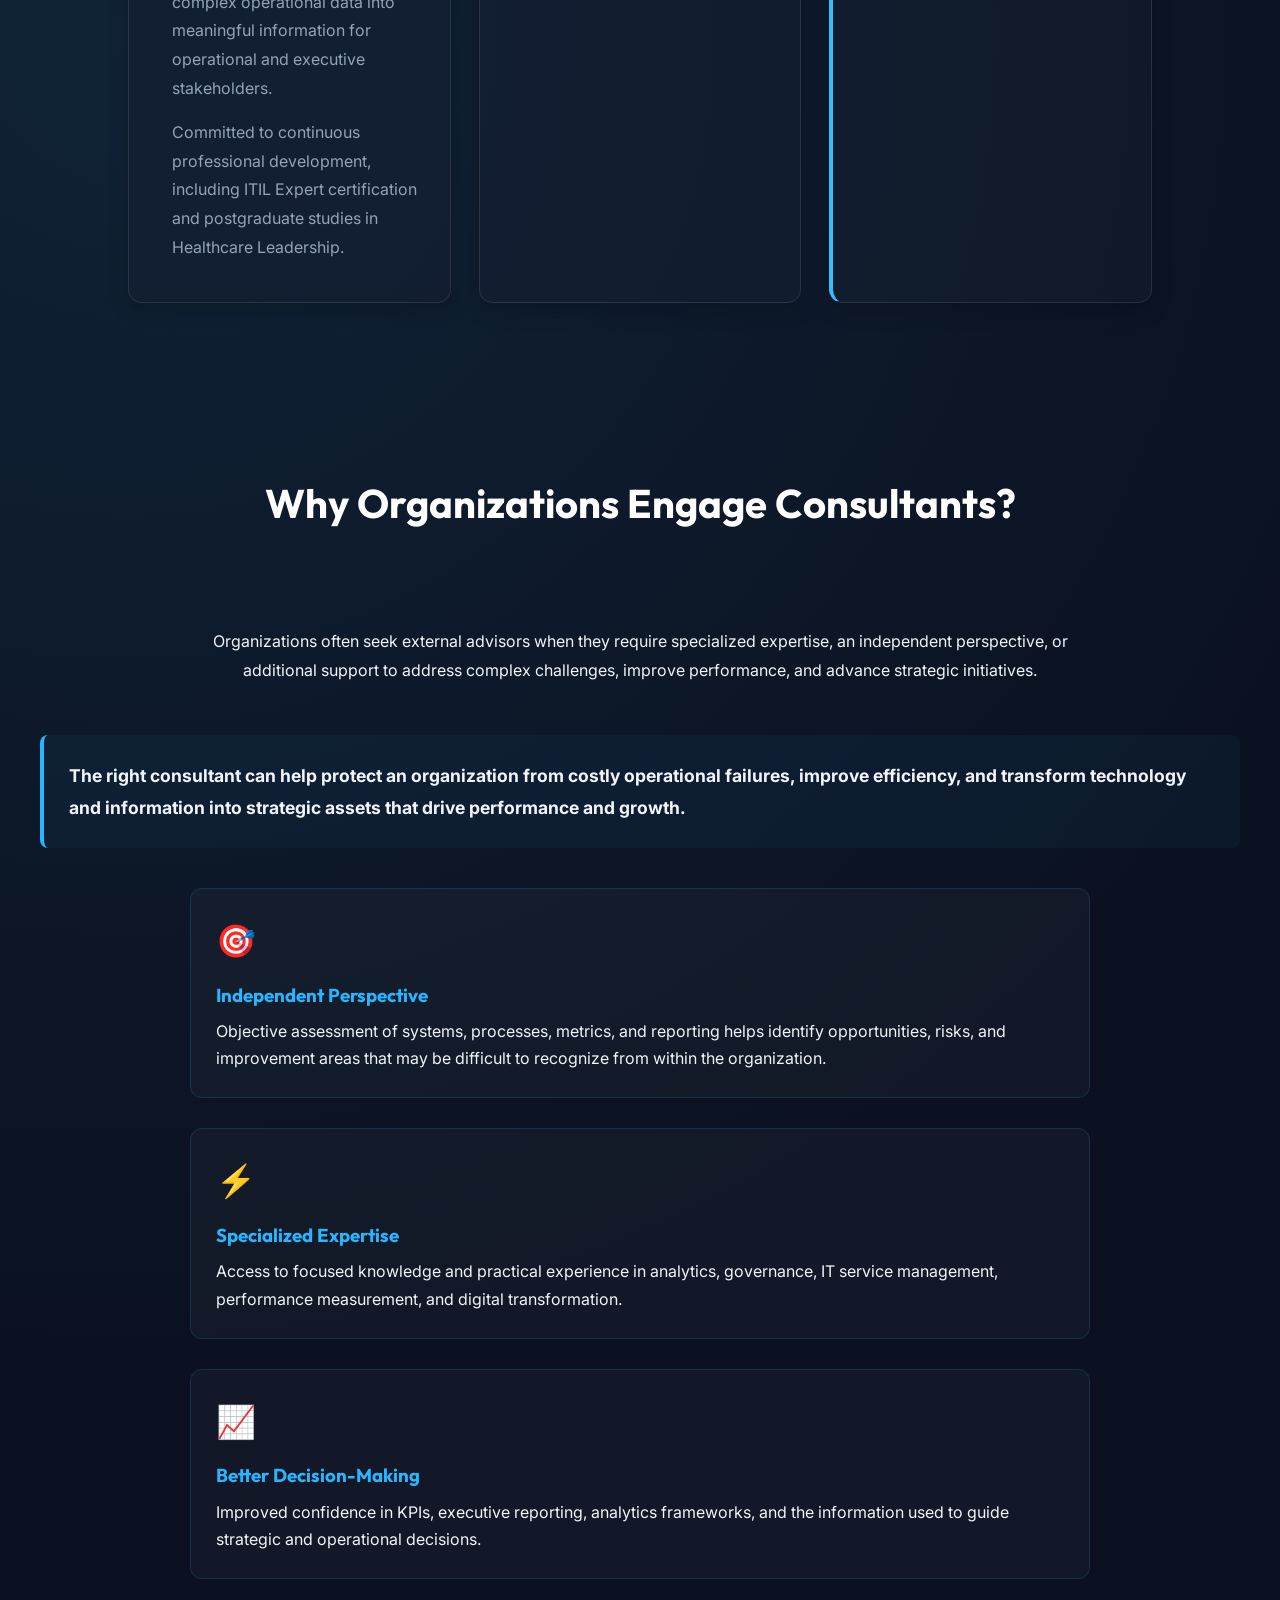
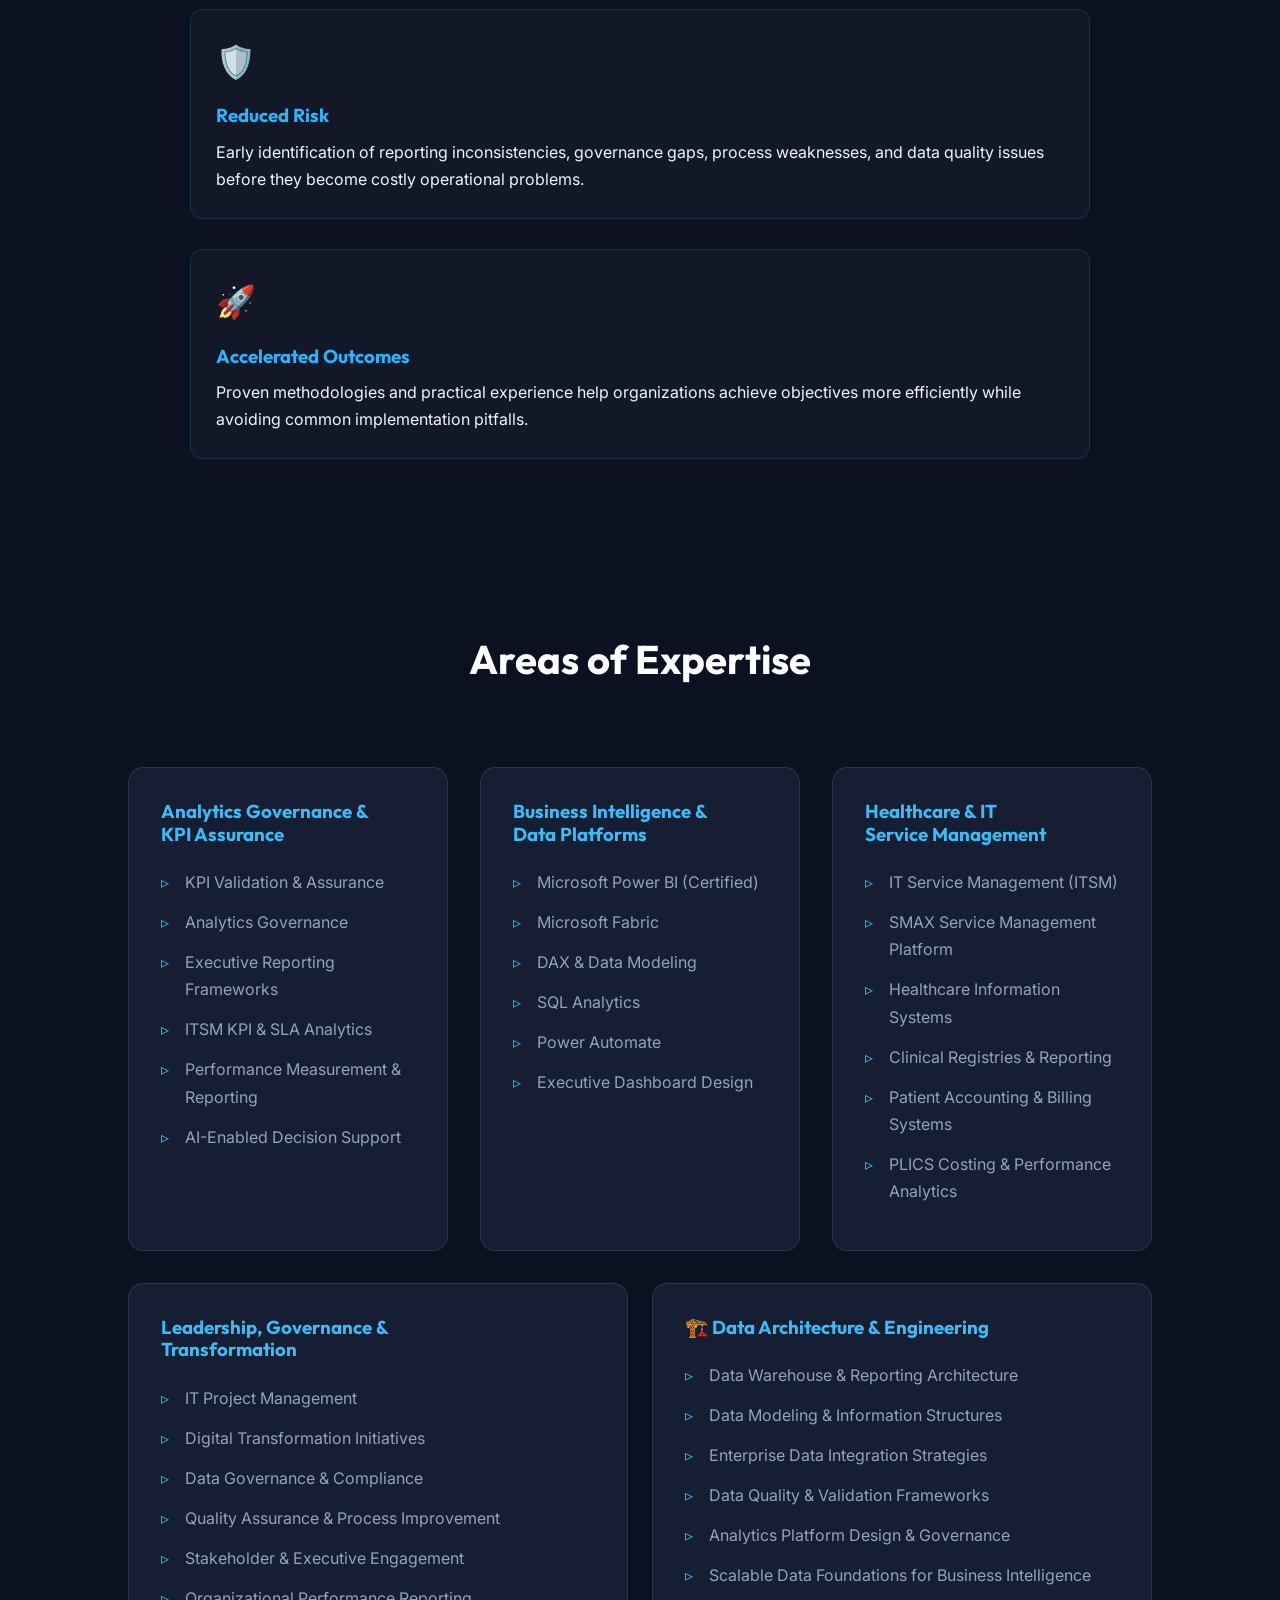
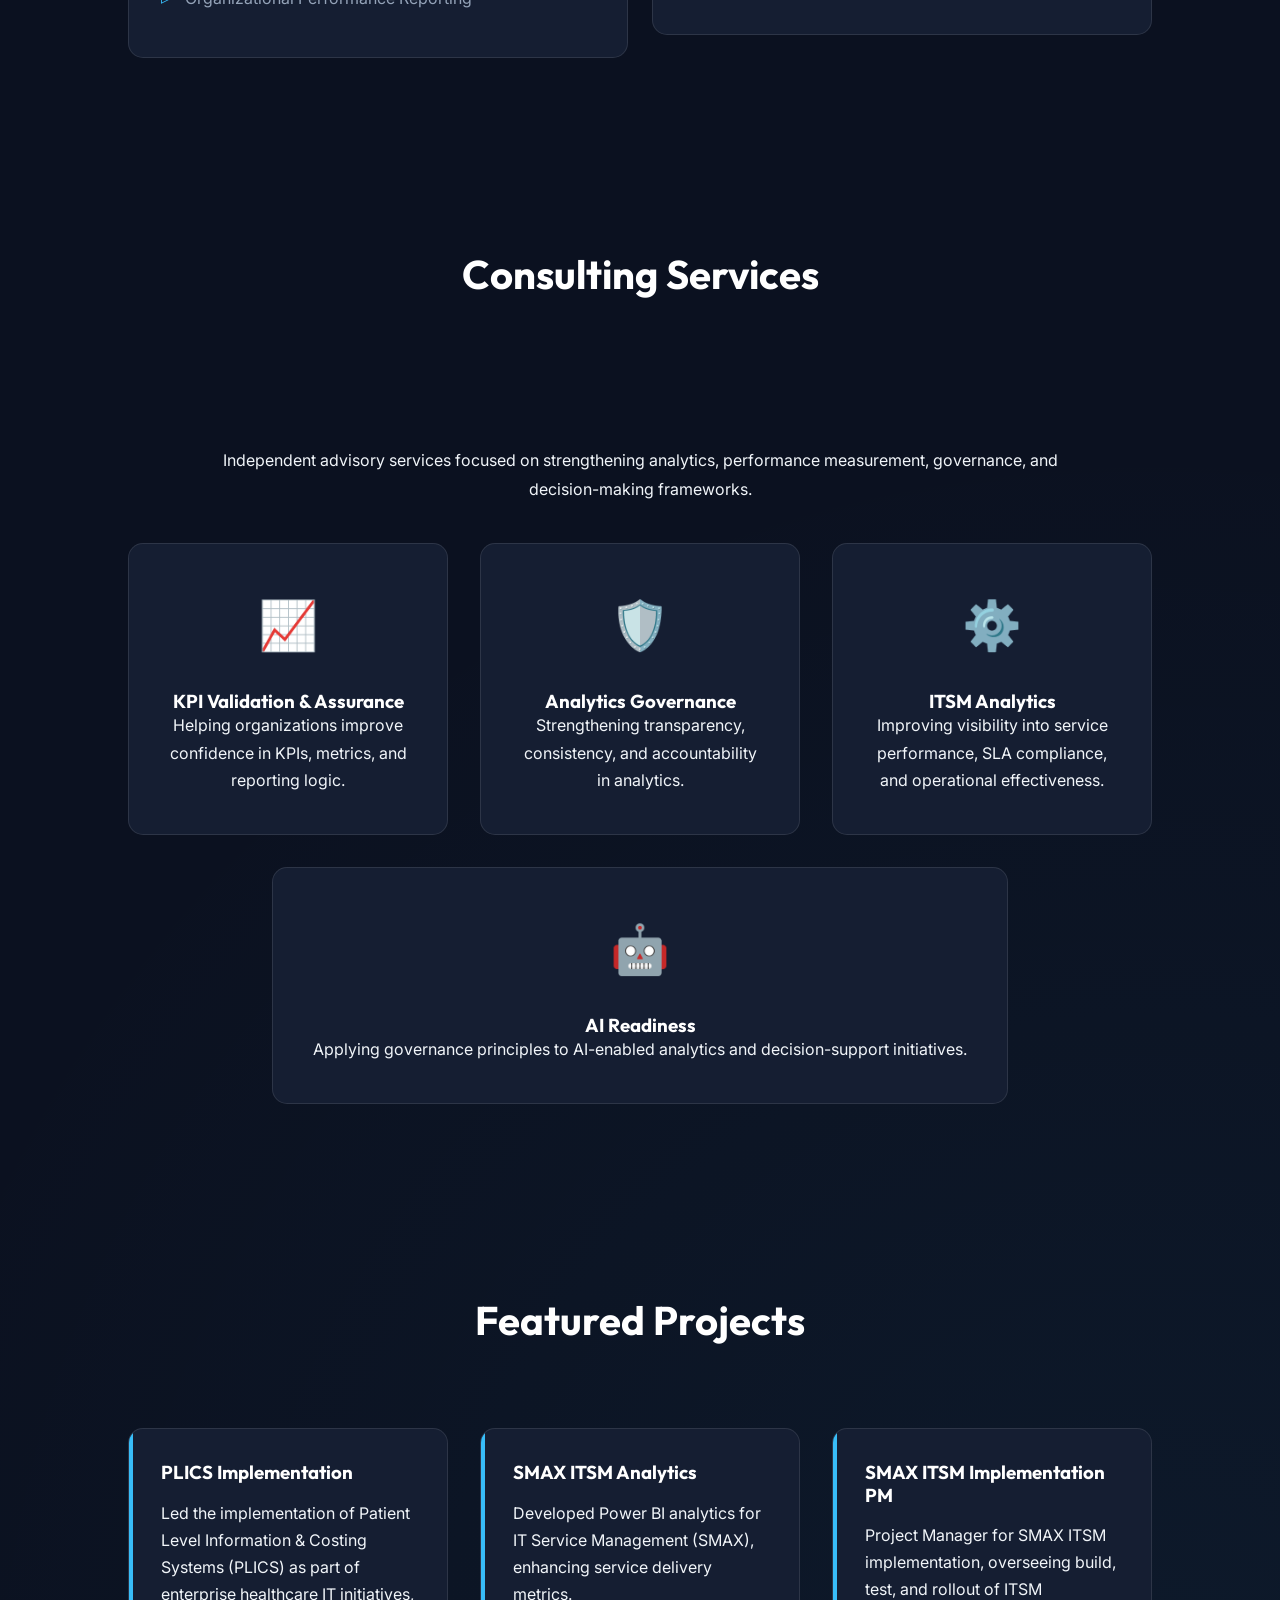
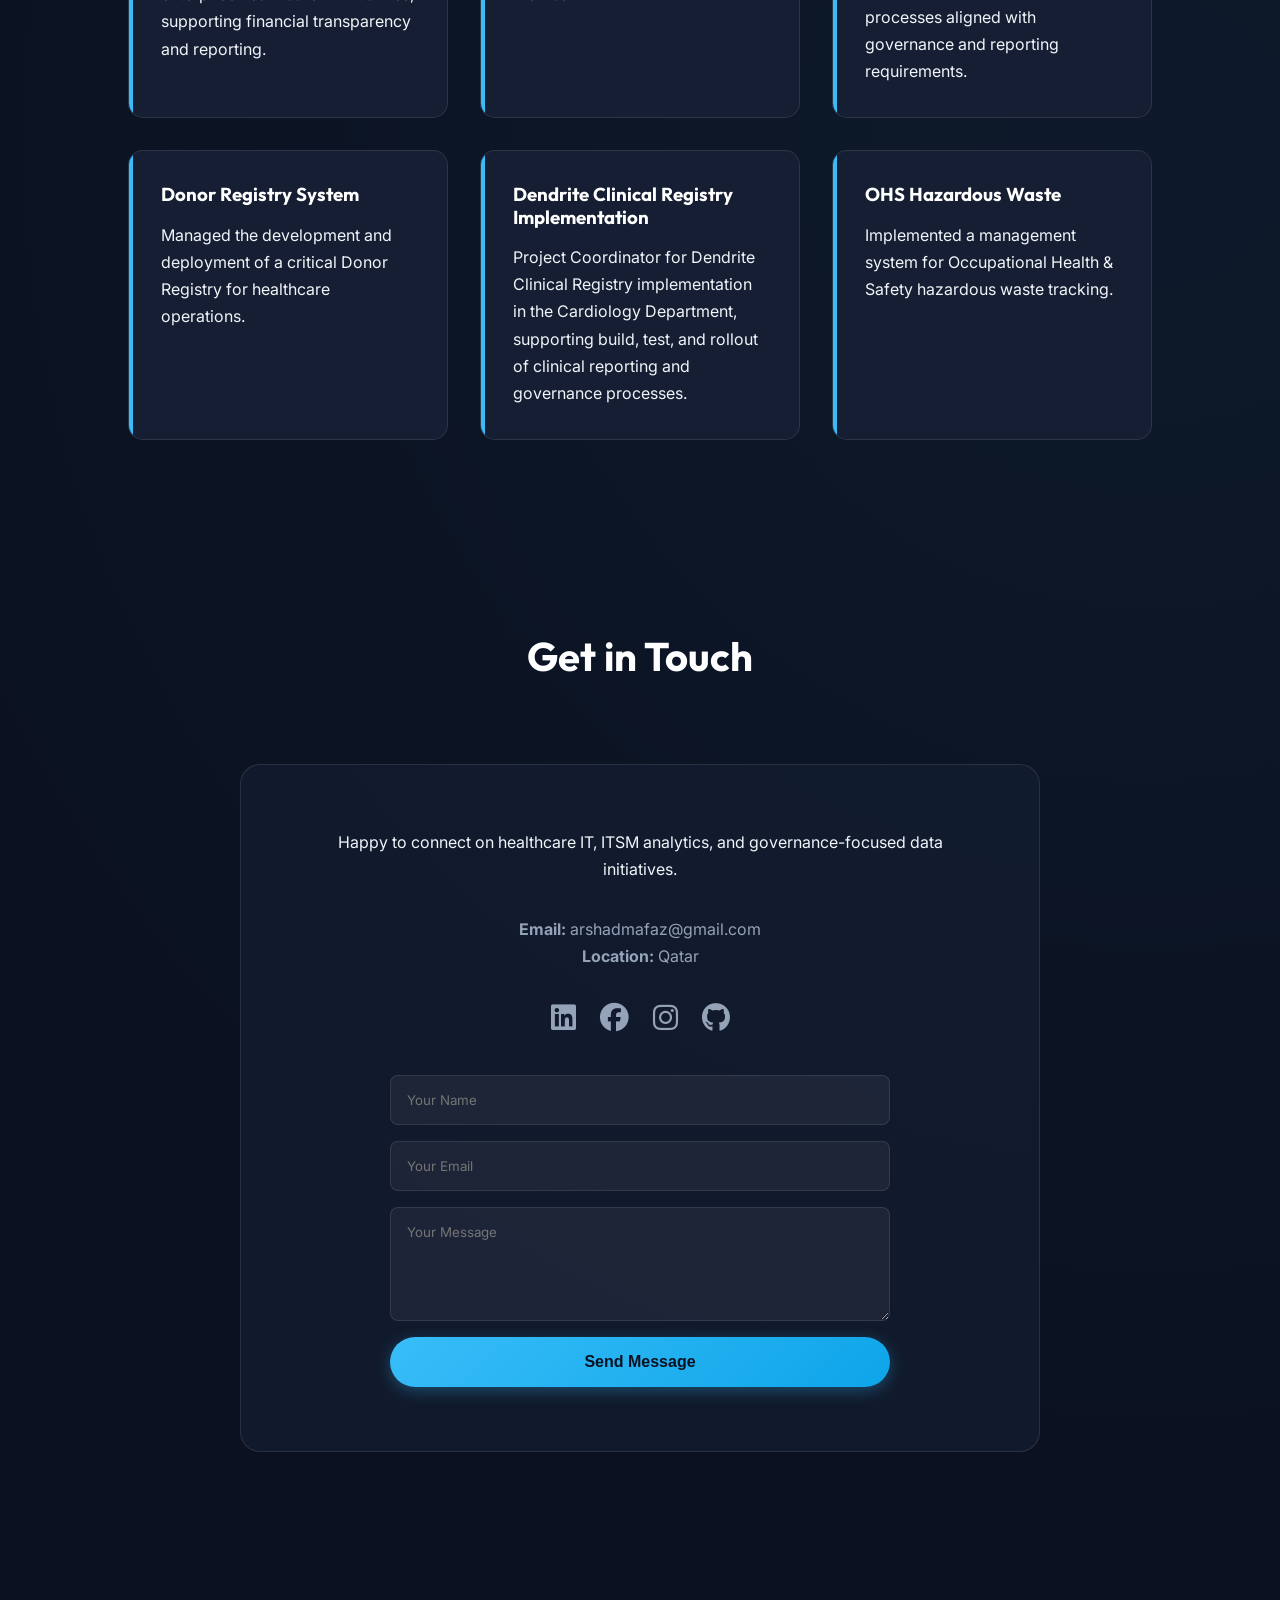
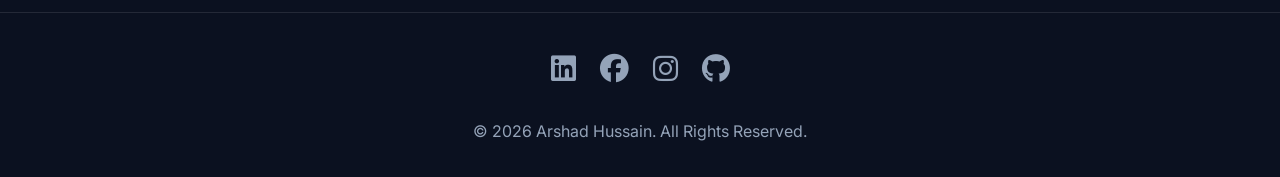
==== commit c43fd6f1: "Update hero headline to healthcare transformation consultant" ====
--- a/index.html
+++ b/index.html
@@ -50,7 +50,7 @@
 
                 <h1>Arshad Hussain</h1>
 
-                <h2>Analytics Governance Consultant</h2>
+                <h2>Healthcare Technology, Analytics & Digital Transformation Consultant</h2>
 
                 <h3>
                     <em>
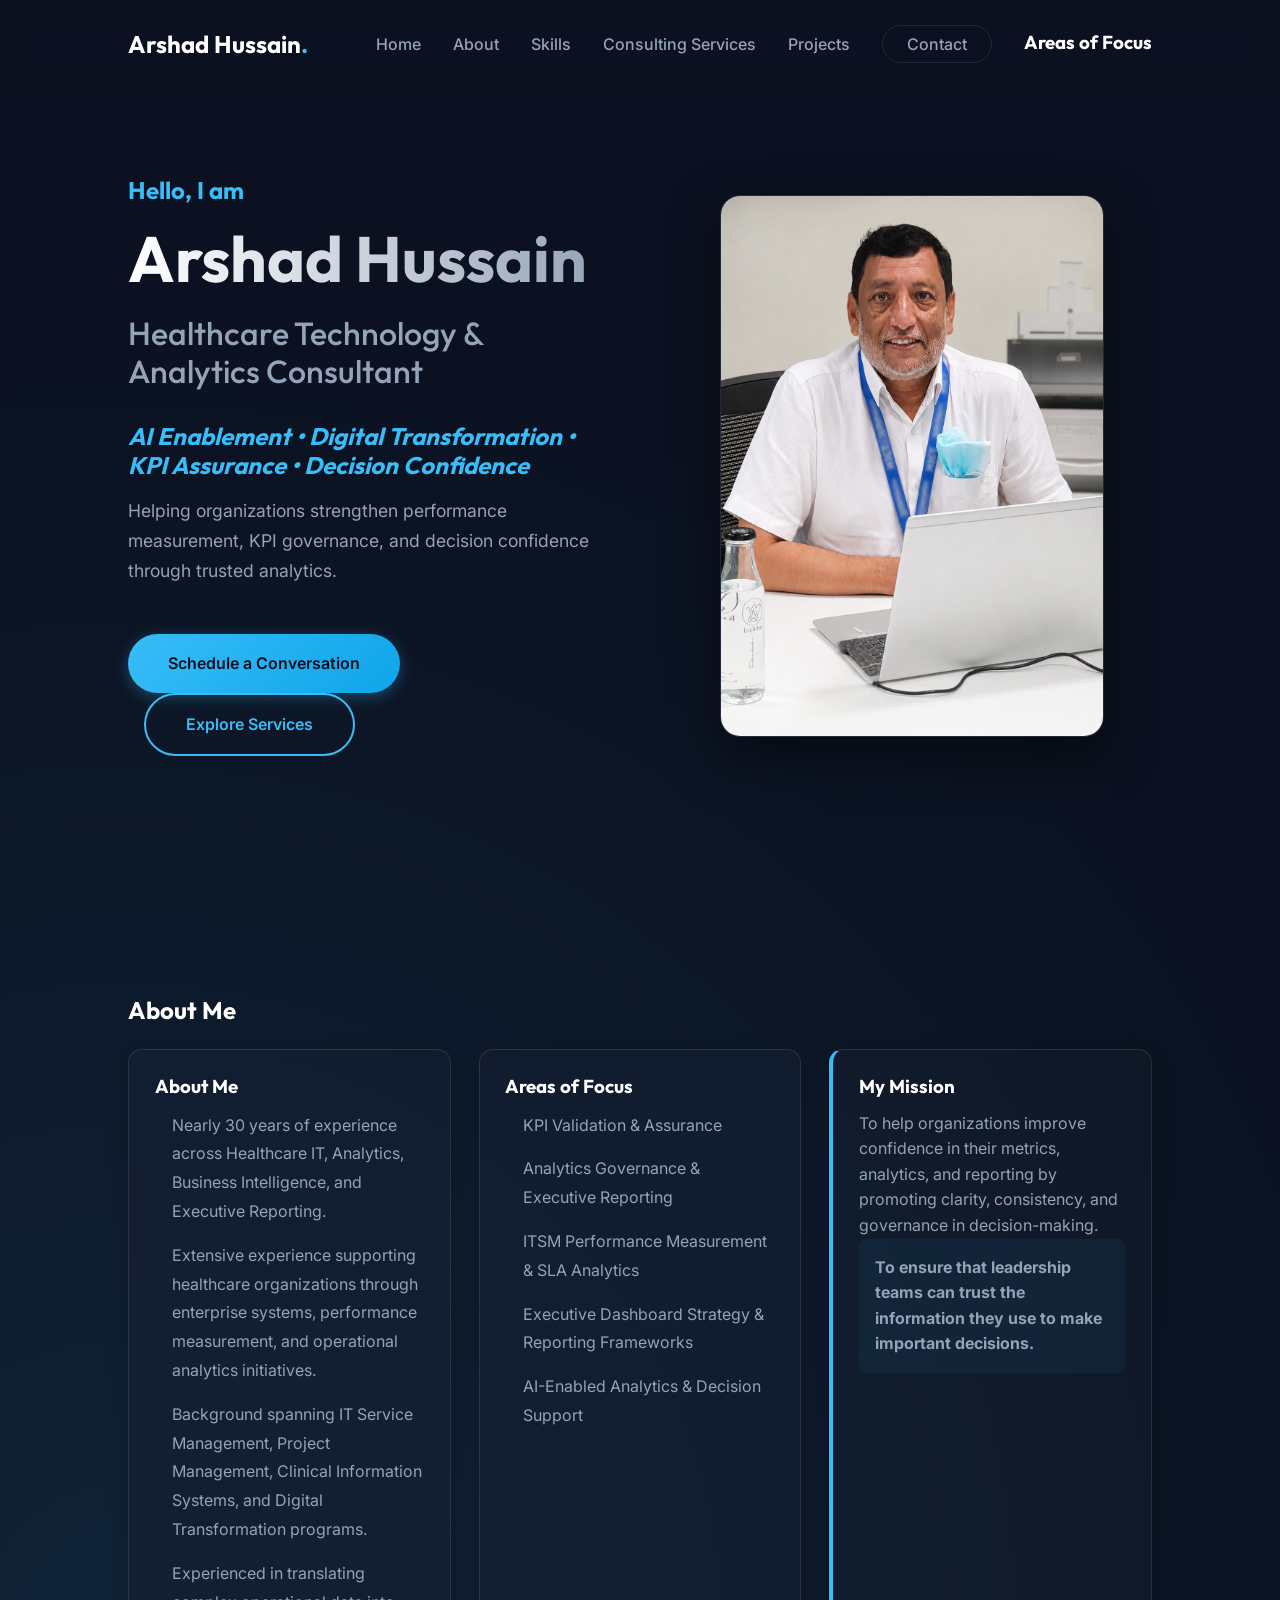
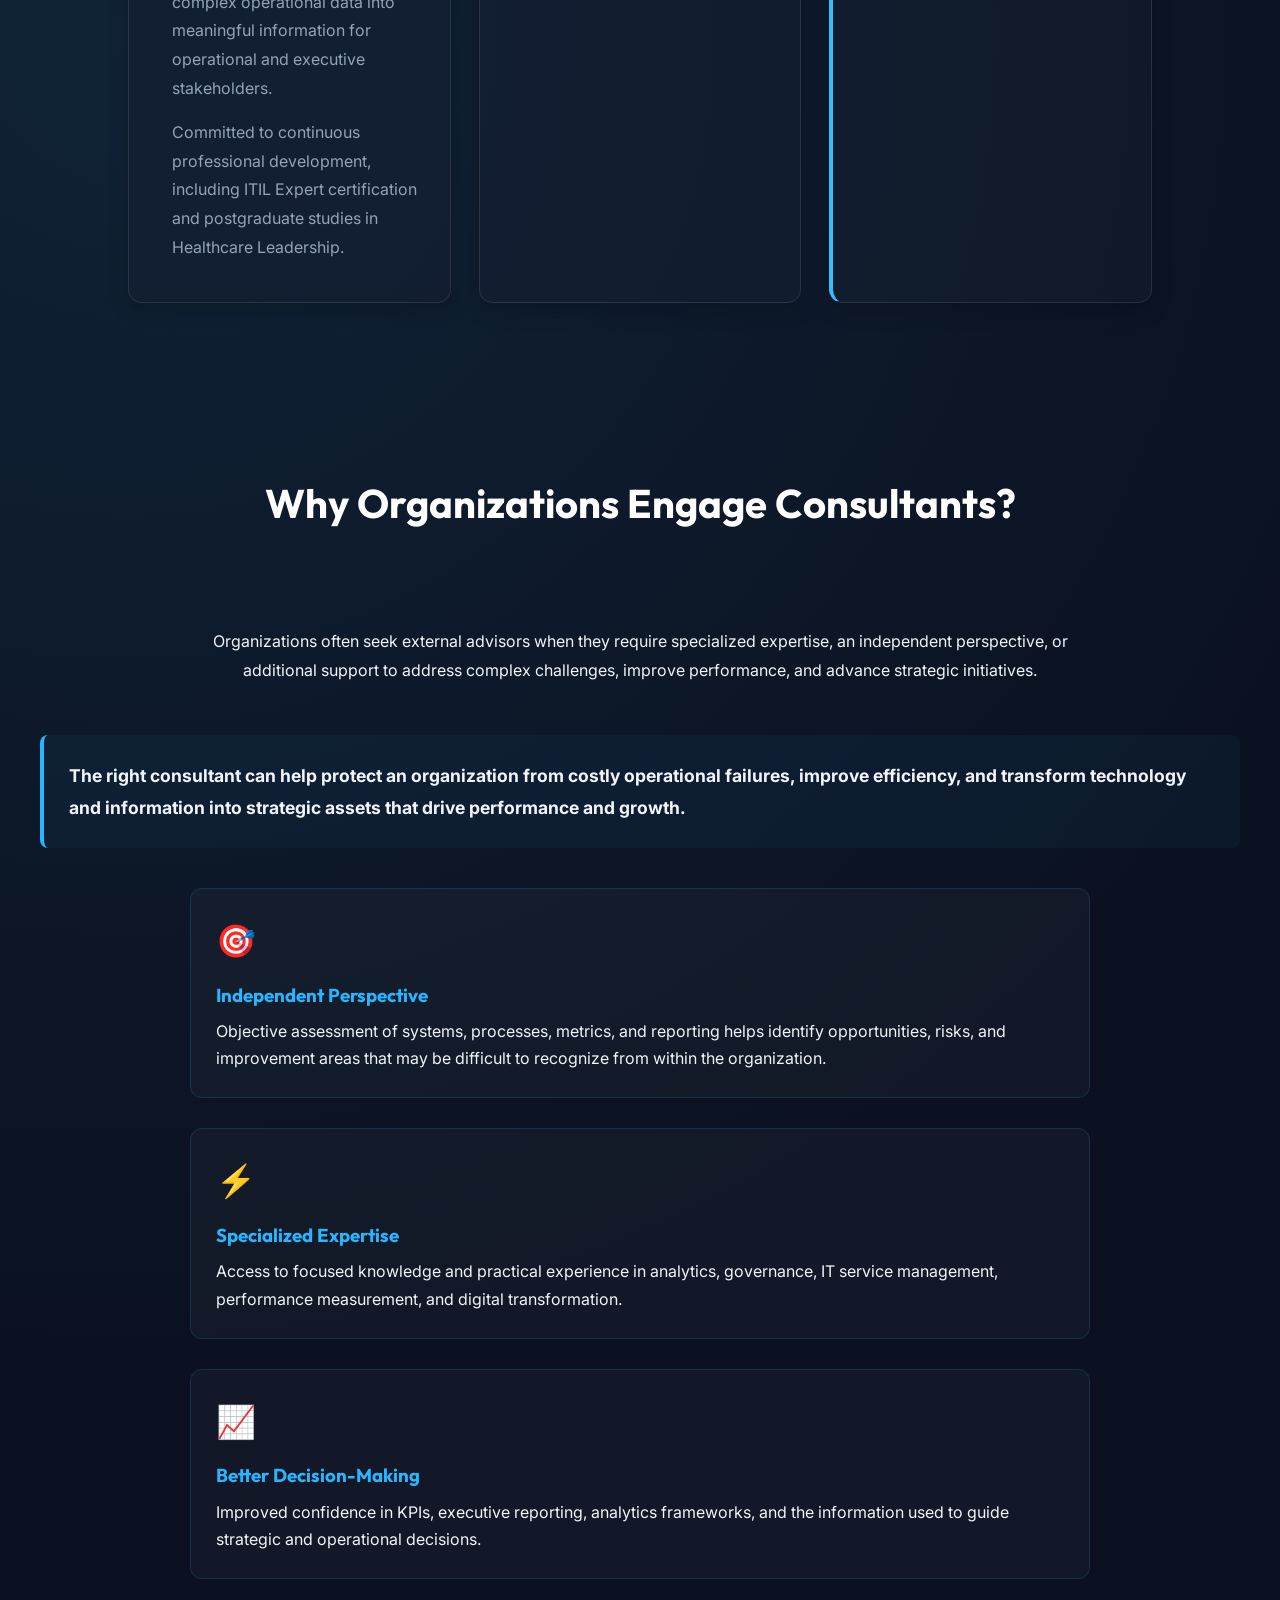
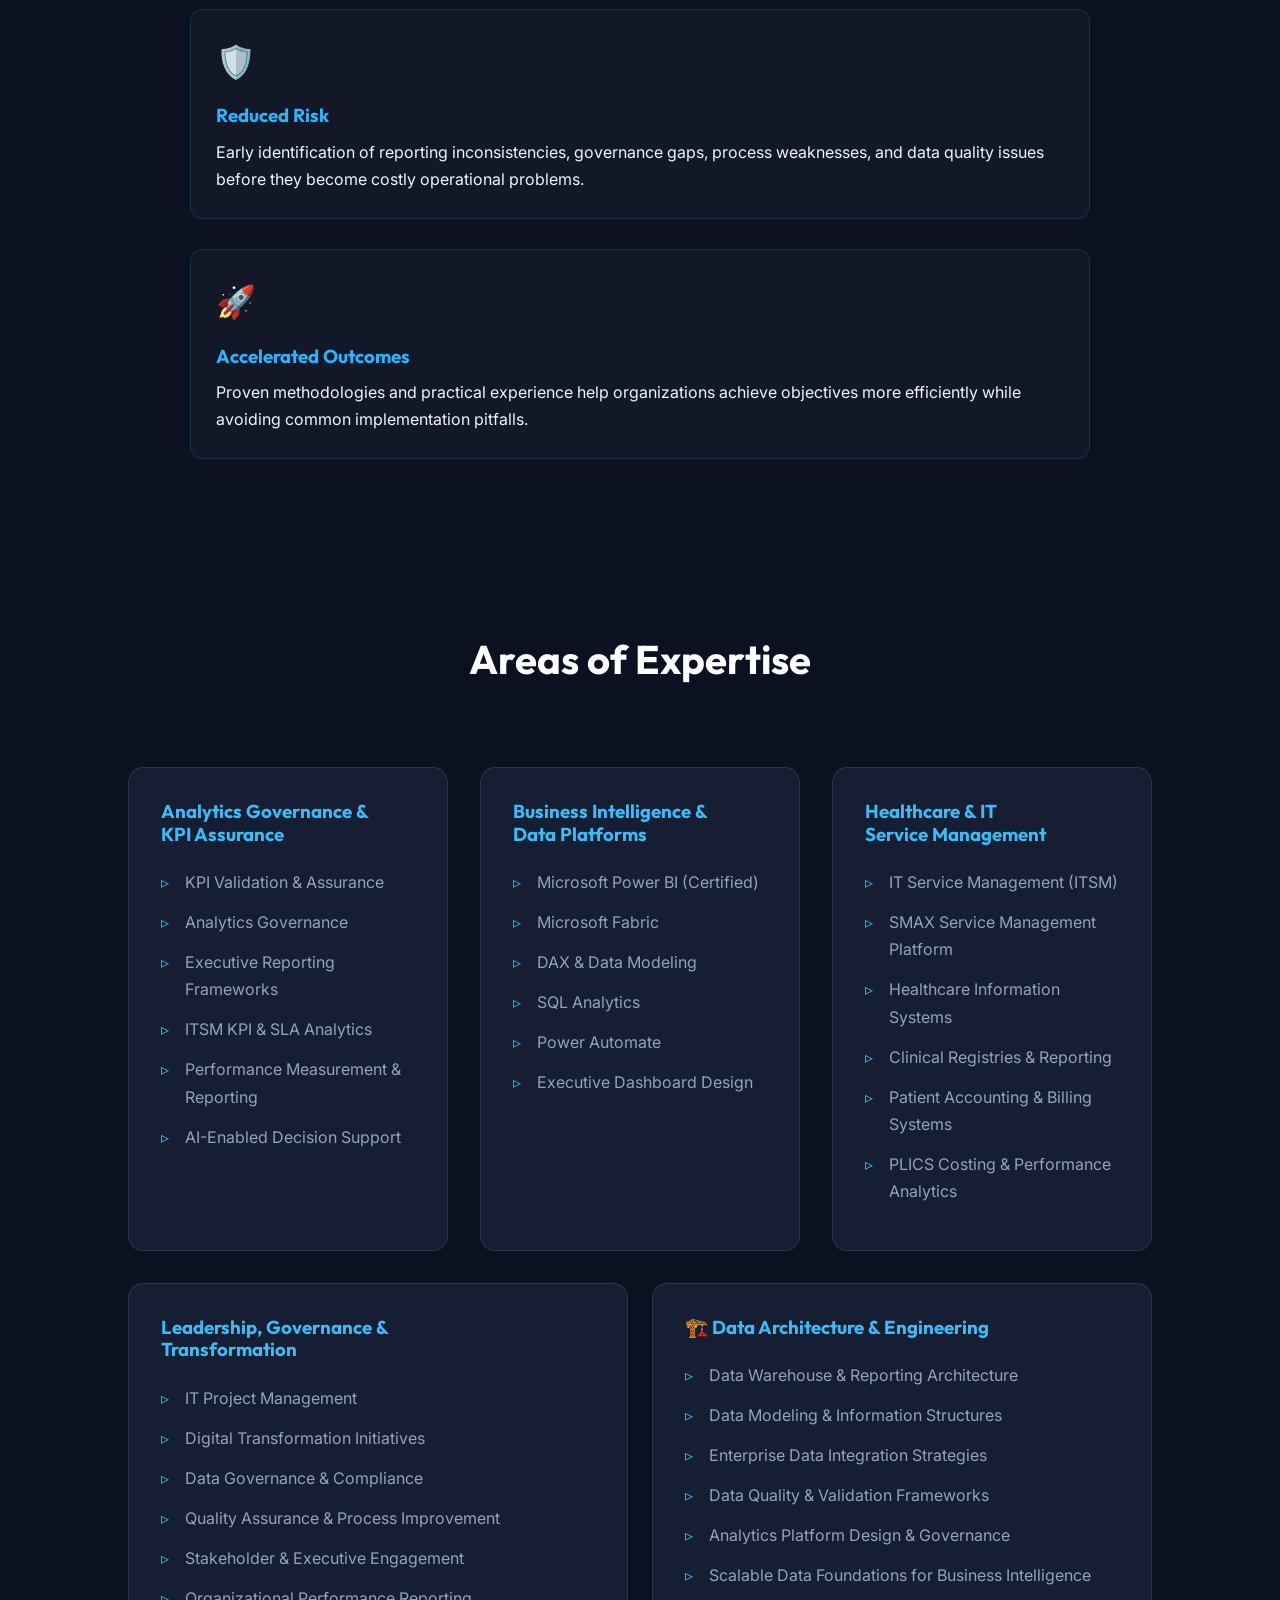
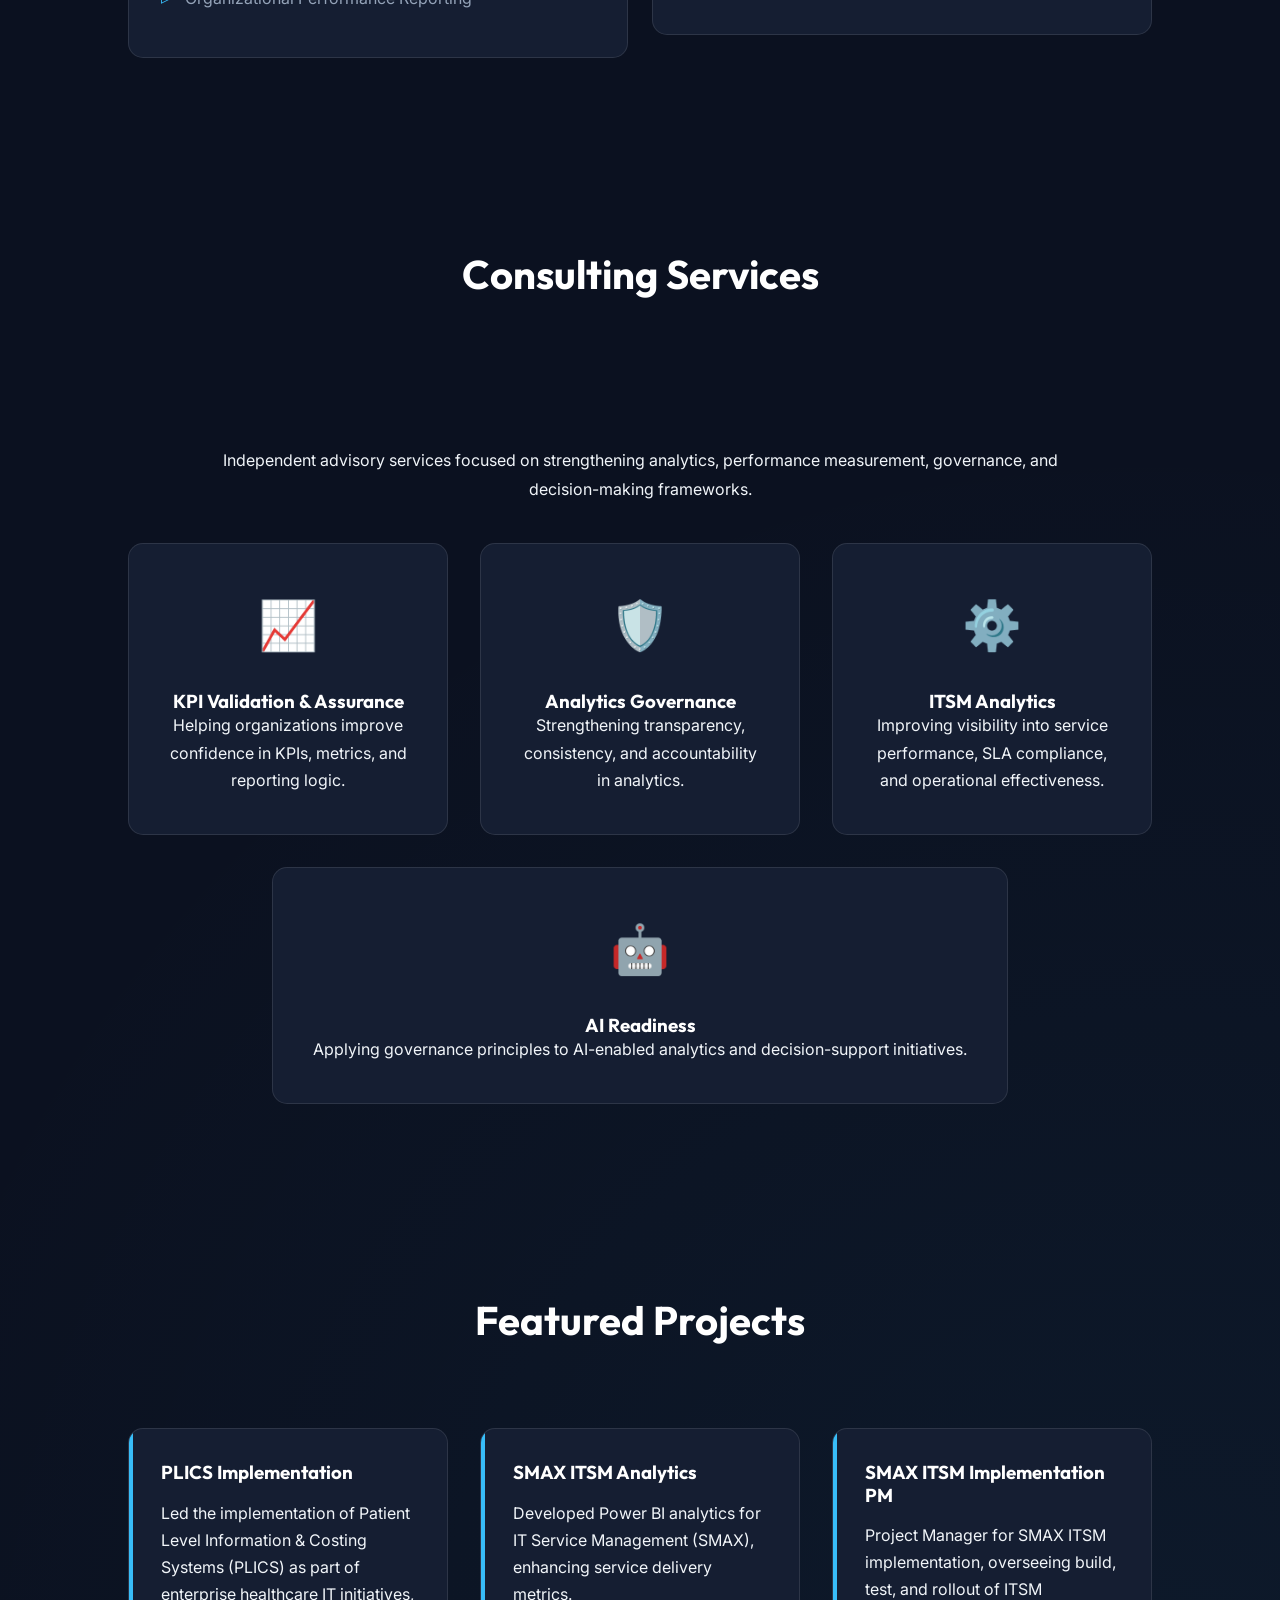
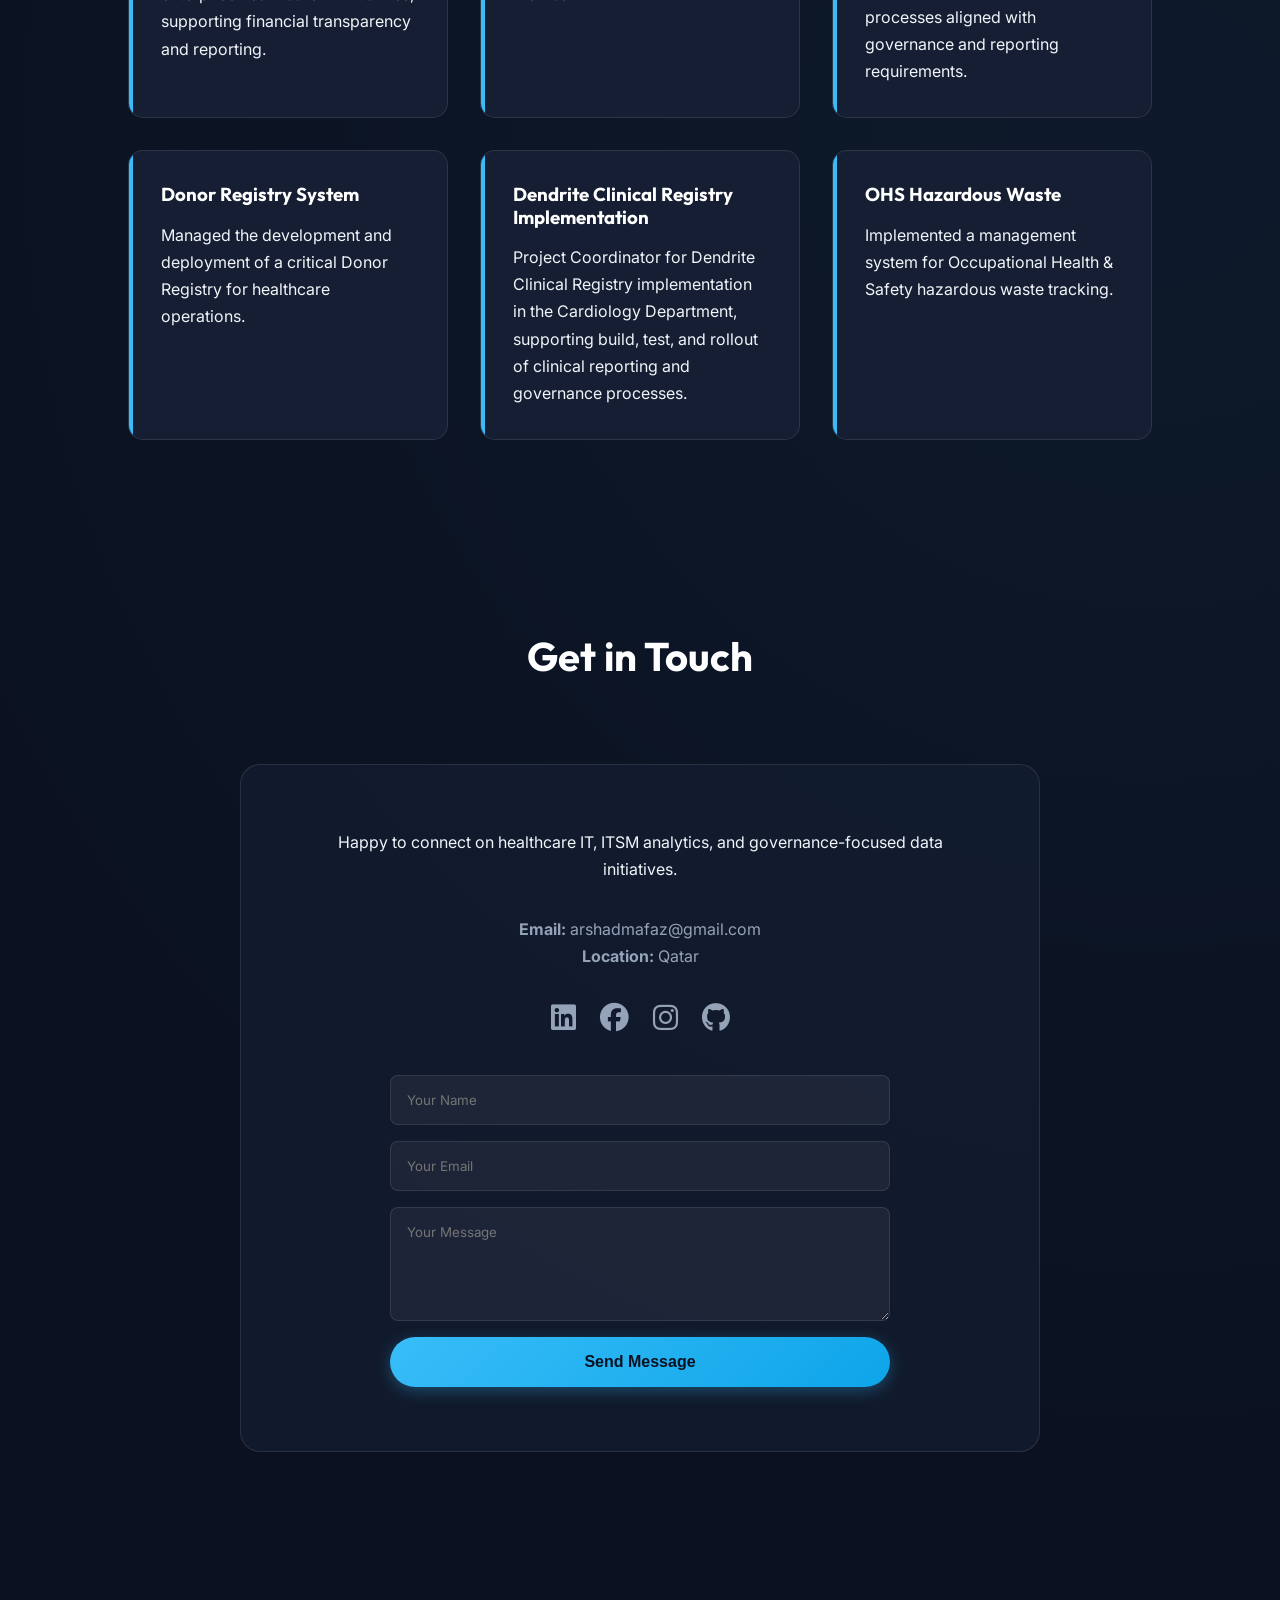
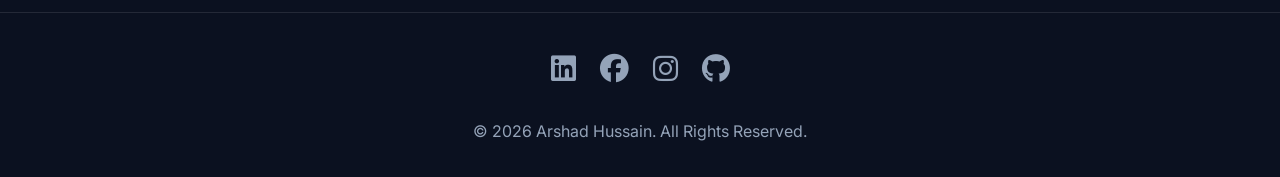
==== commit 46ceb158: "Update hero subtitle to AI Enablement, Digital Transformation, KPI Assurance, Decision Confidence" ====
--- a/index.html
+++ b/index.html
@@ -50,12 +50,12 @@
 
                 <h1>Arshad Hussain</h1>
 
-                <h2>Healthcare Technology, Analytics & Digital Transformation Consultant</h2>
+                <h2>Healthcare Technology & Analytics Consultant</h2>
 
                 <h3>
                     <em>
-                        Analytics Assurance • KPI Validation •
-                        Performance Measurement • Trusted Metrics
+                        AI Enablement • Digital Transformation •
+                        KPI Assurance • Decision Confidence
                     </em>
                 </h3>
 
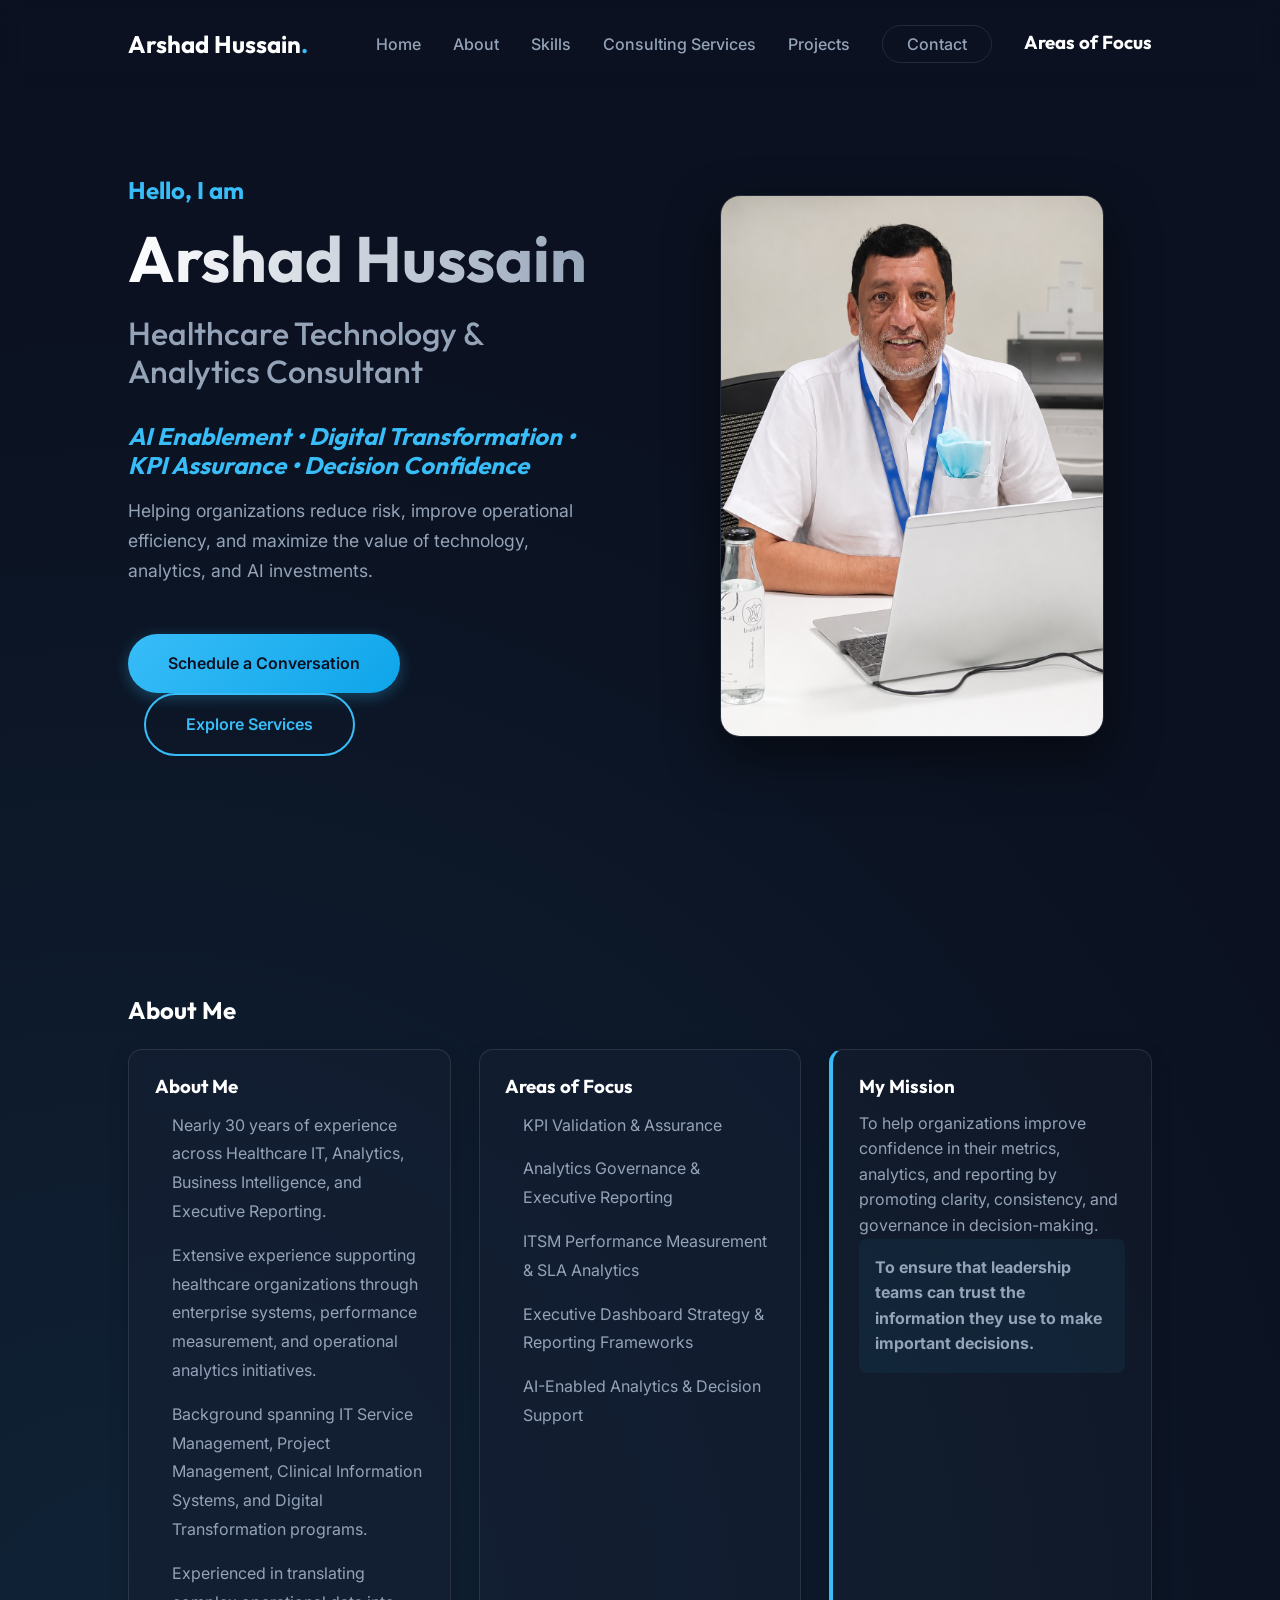
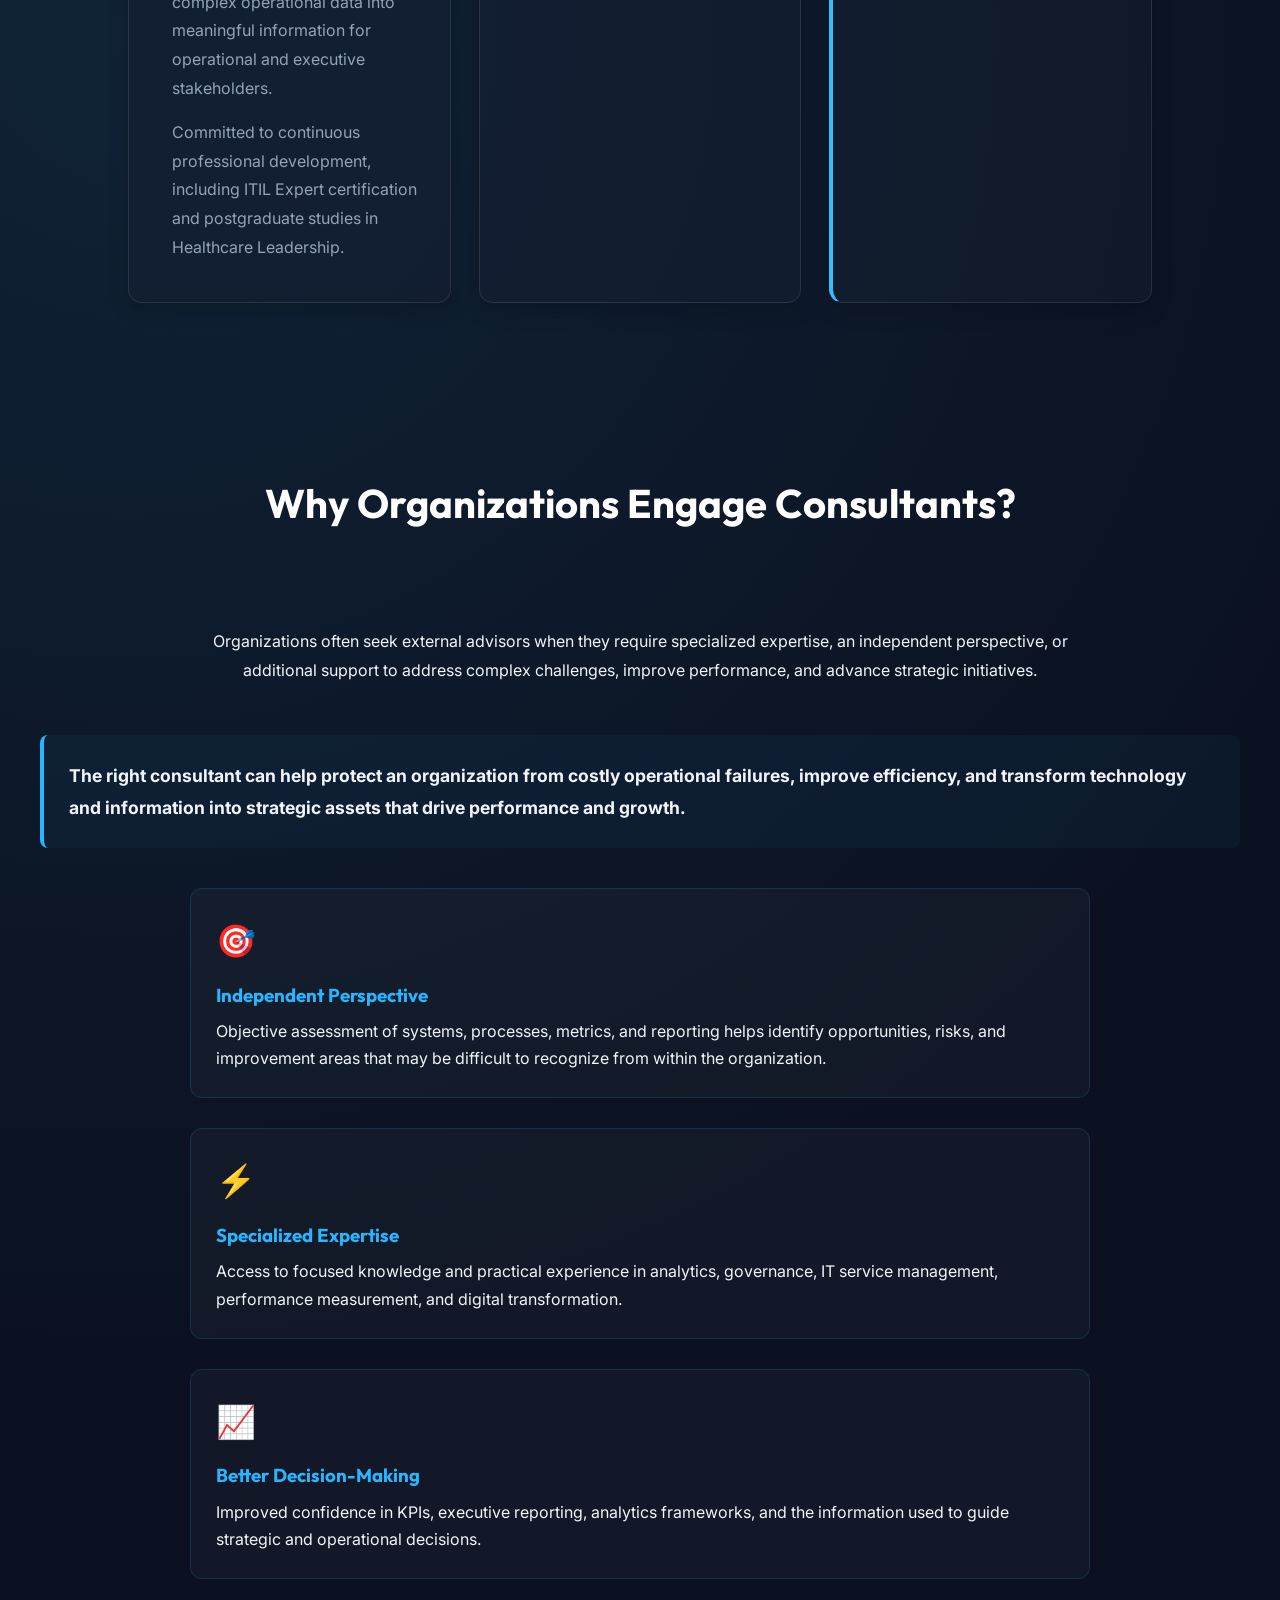
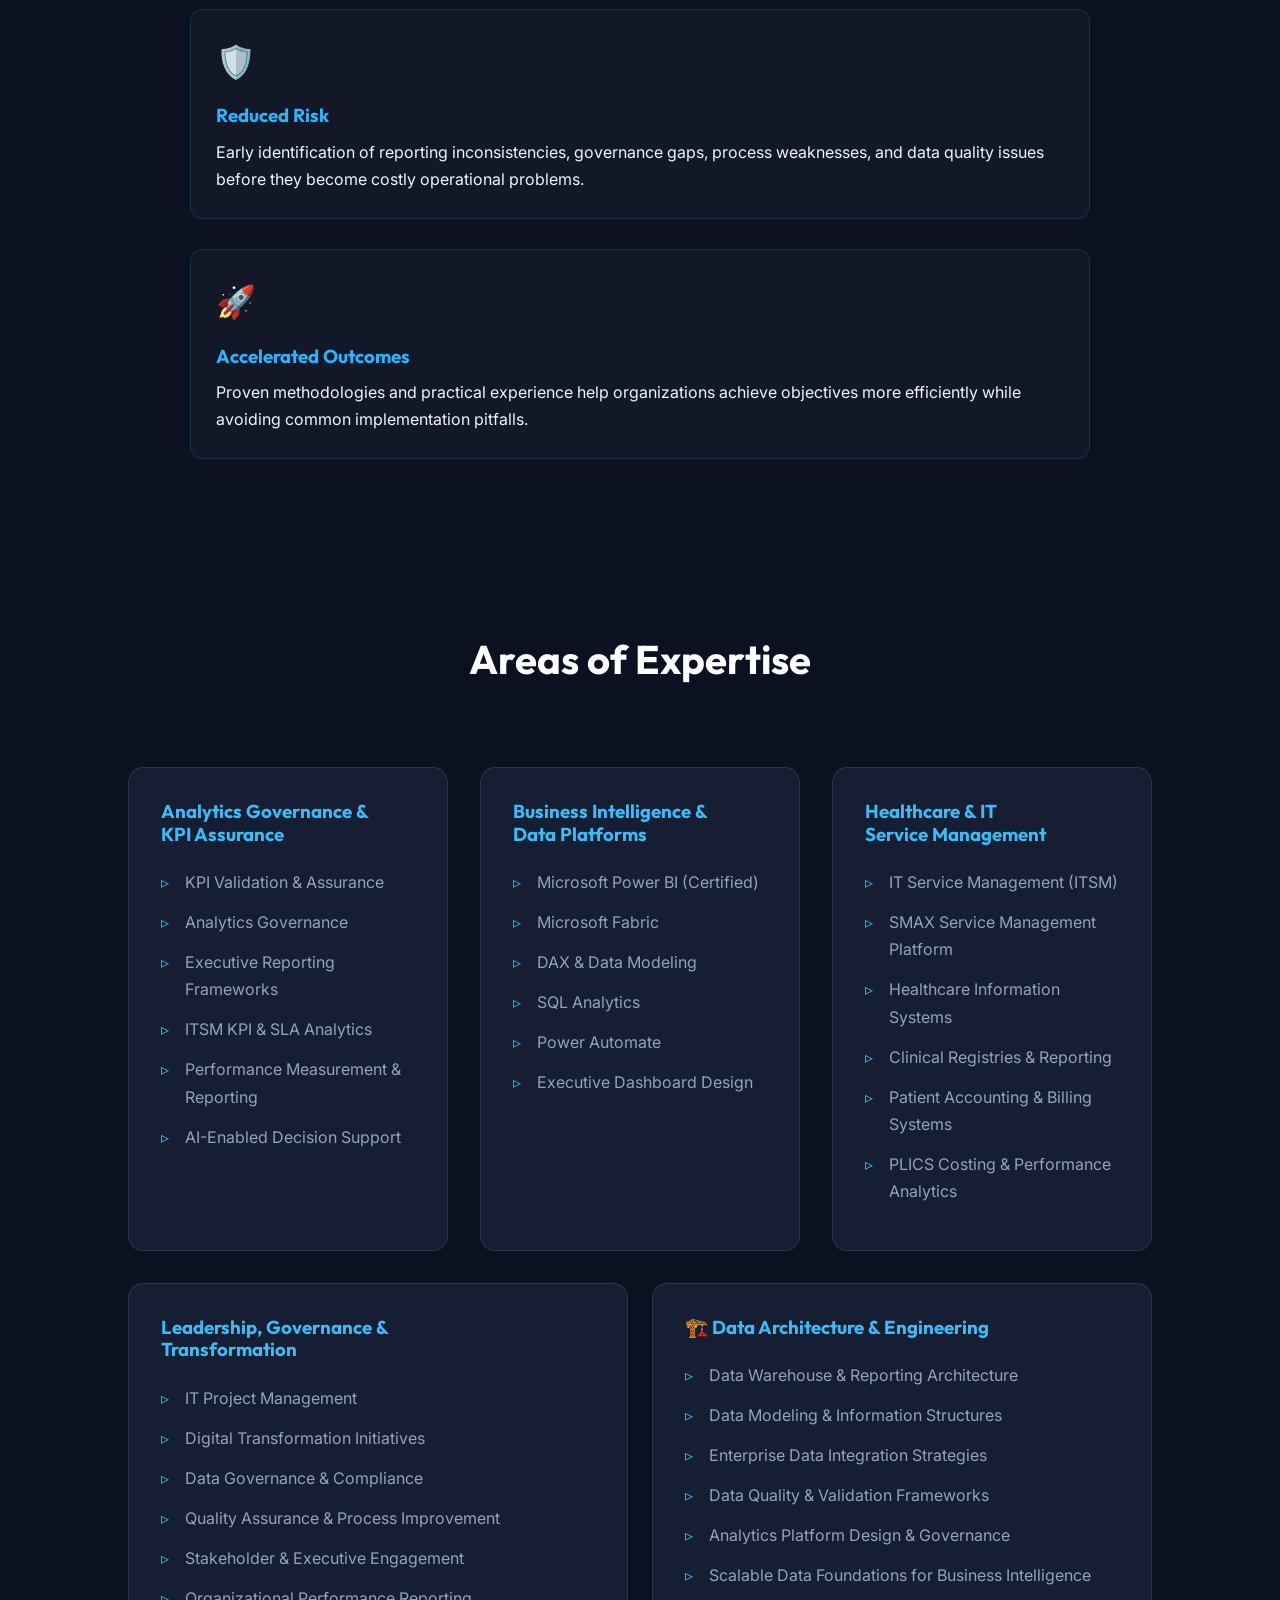
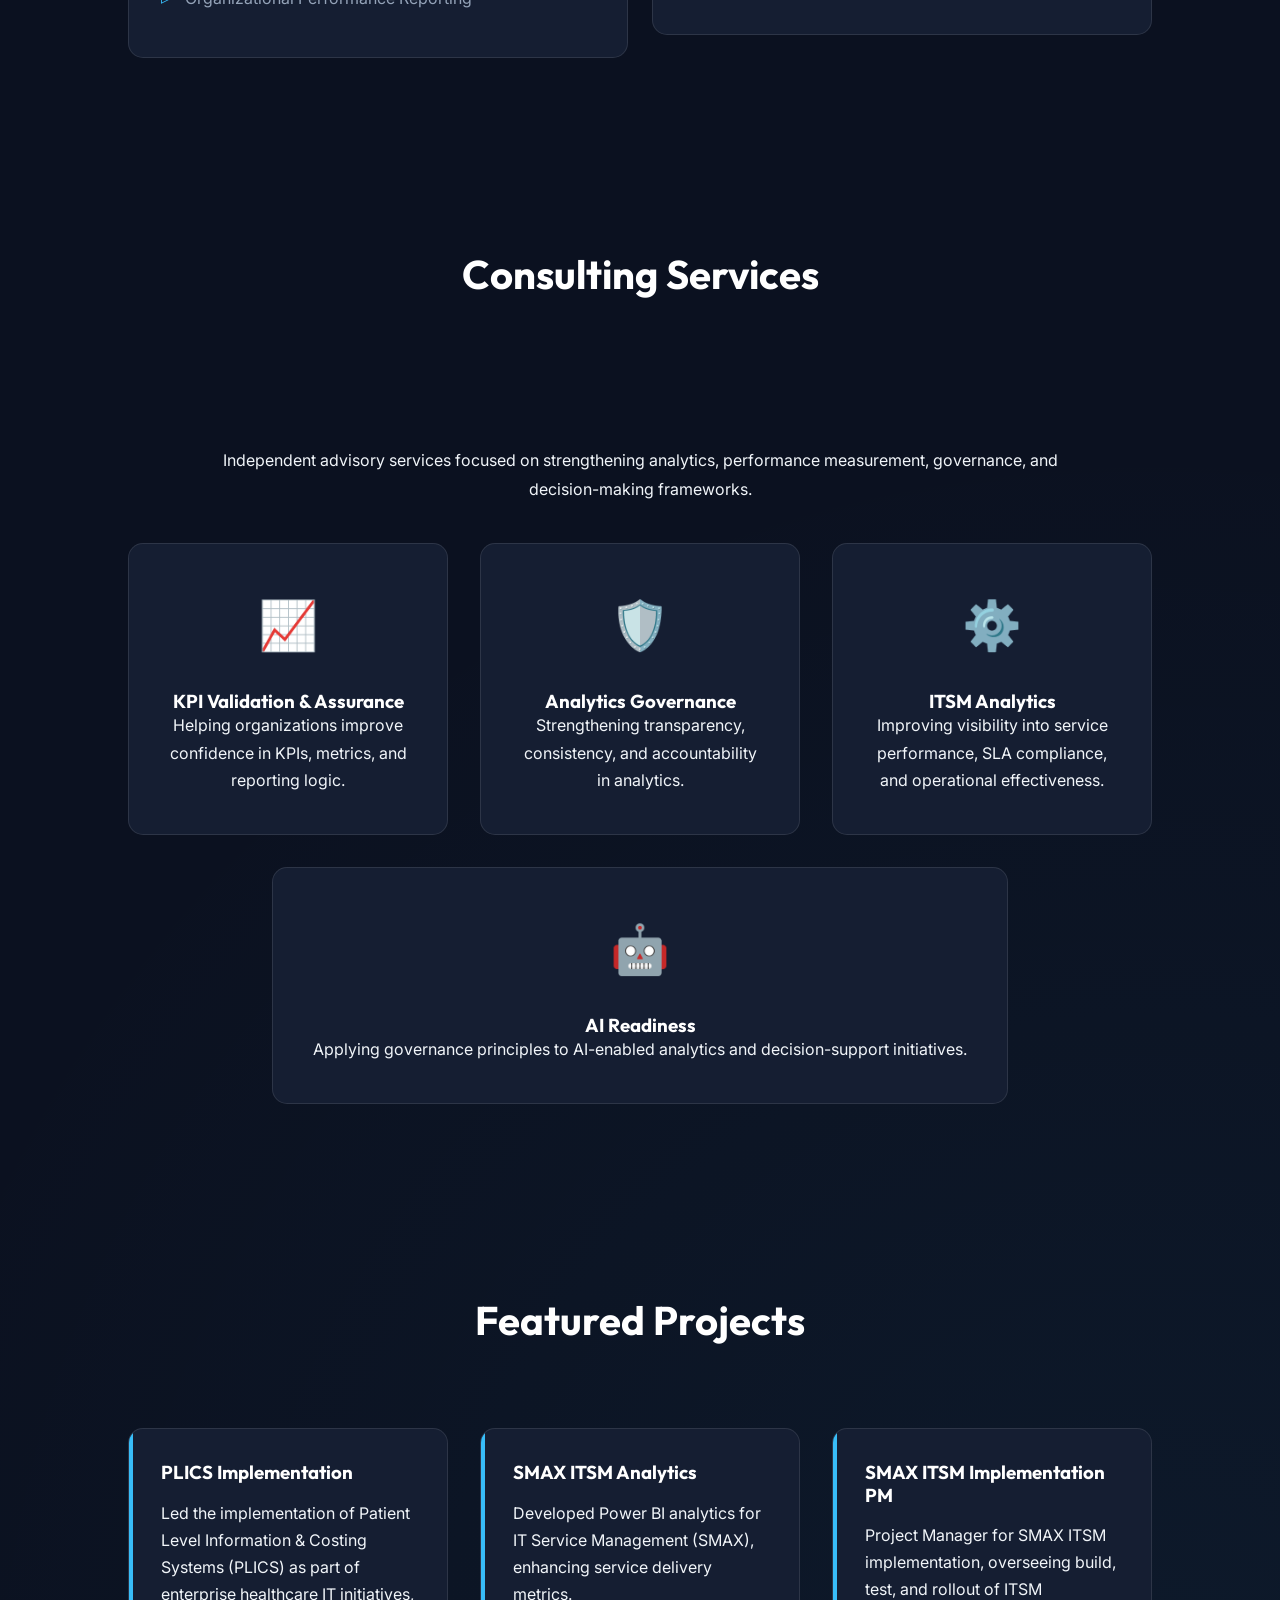
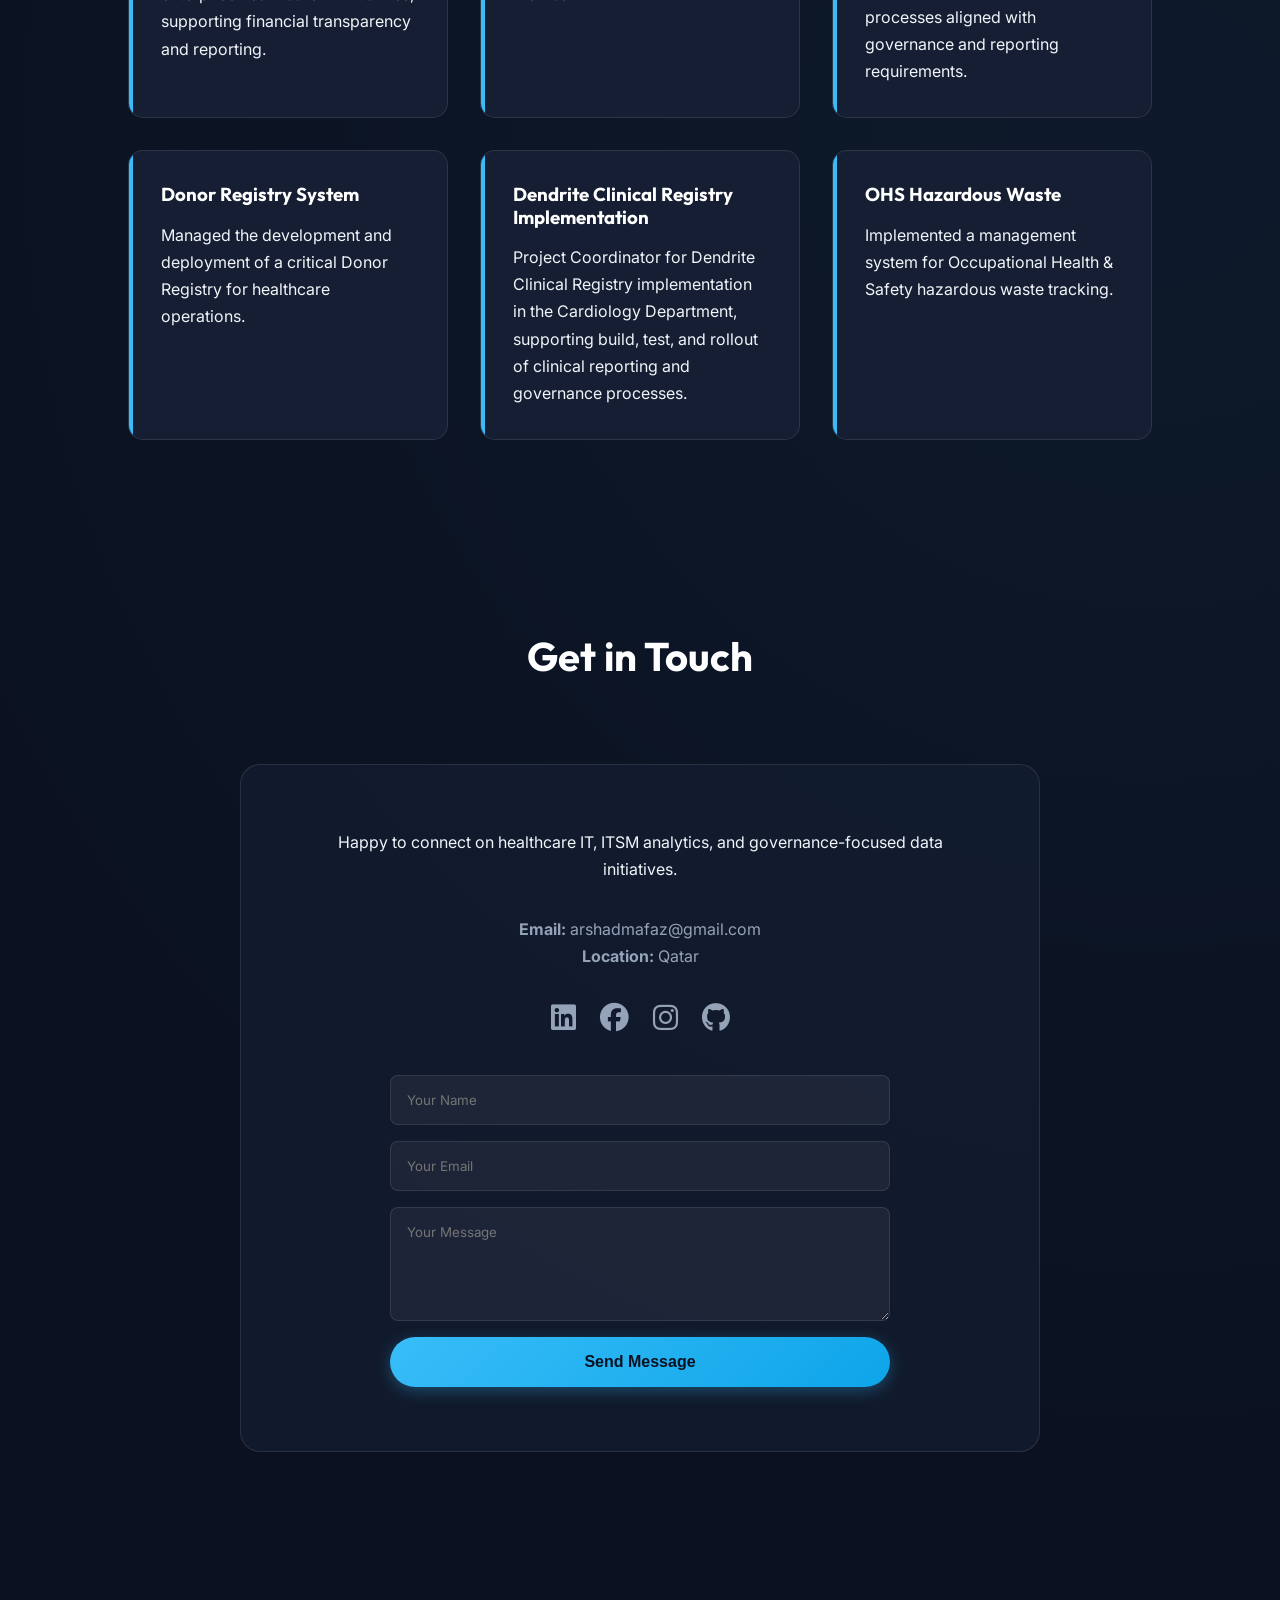
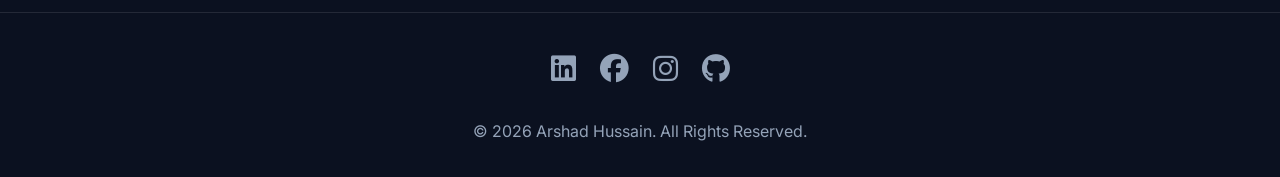
==== commit 0ca83fce: "Update hero paragraph to emphasize risk reduction, operational efficiency, and AI value" ====
--- a/index.html
+++ b/index.html
@@ -60,8 +60,8 @@
                 </h3>
 
                 <p>
-                    Helping organizations strengthen performance measurement,
-                    KPI governance, and decision confidence through trusted analytics.
+                    Helping organizations reduce risk, improve operational efficiency,
+                    and maximize the value of technology, analytics, and AI investments.
                 </p>
 
                 <div class="hero-btns">
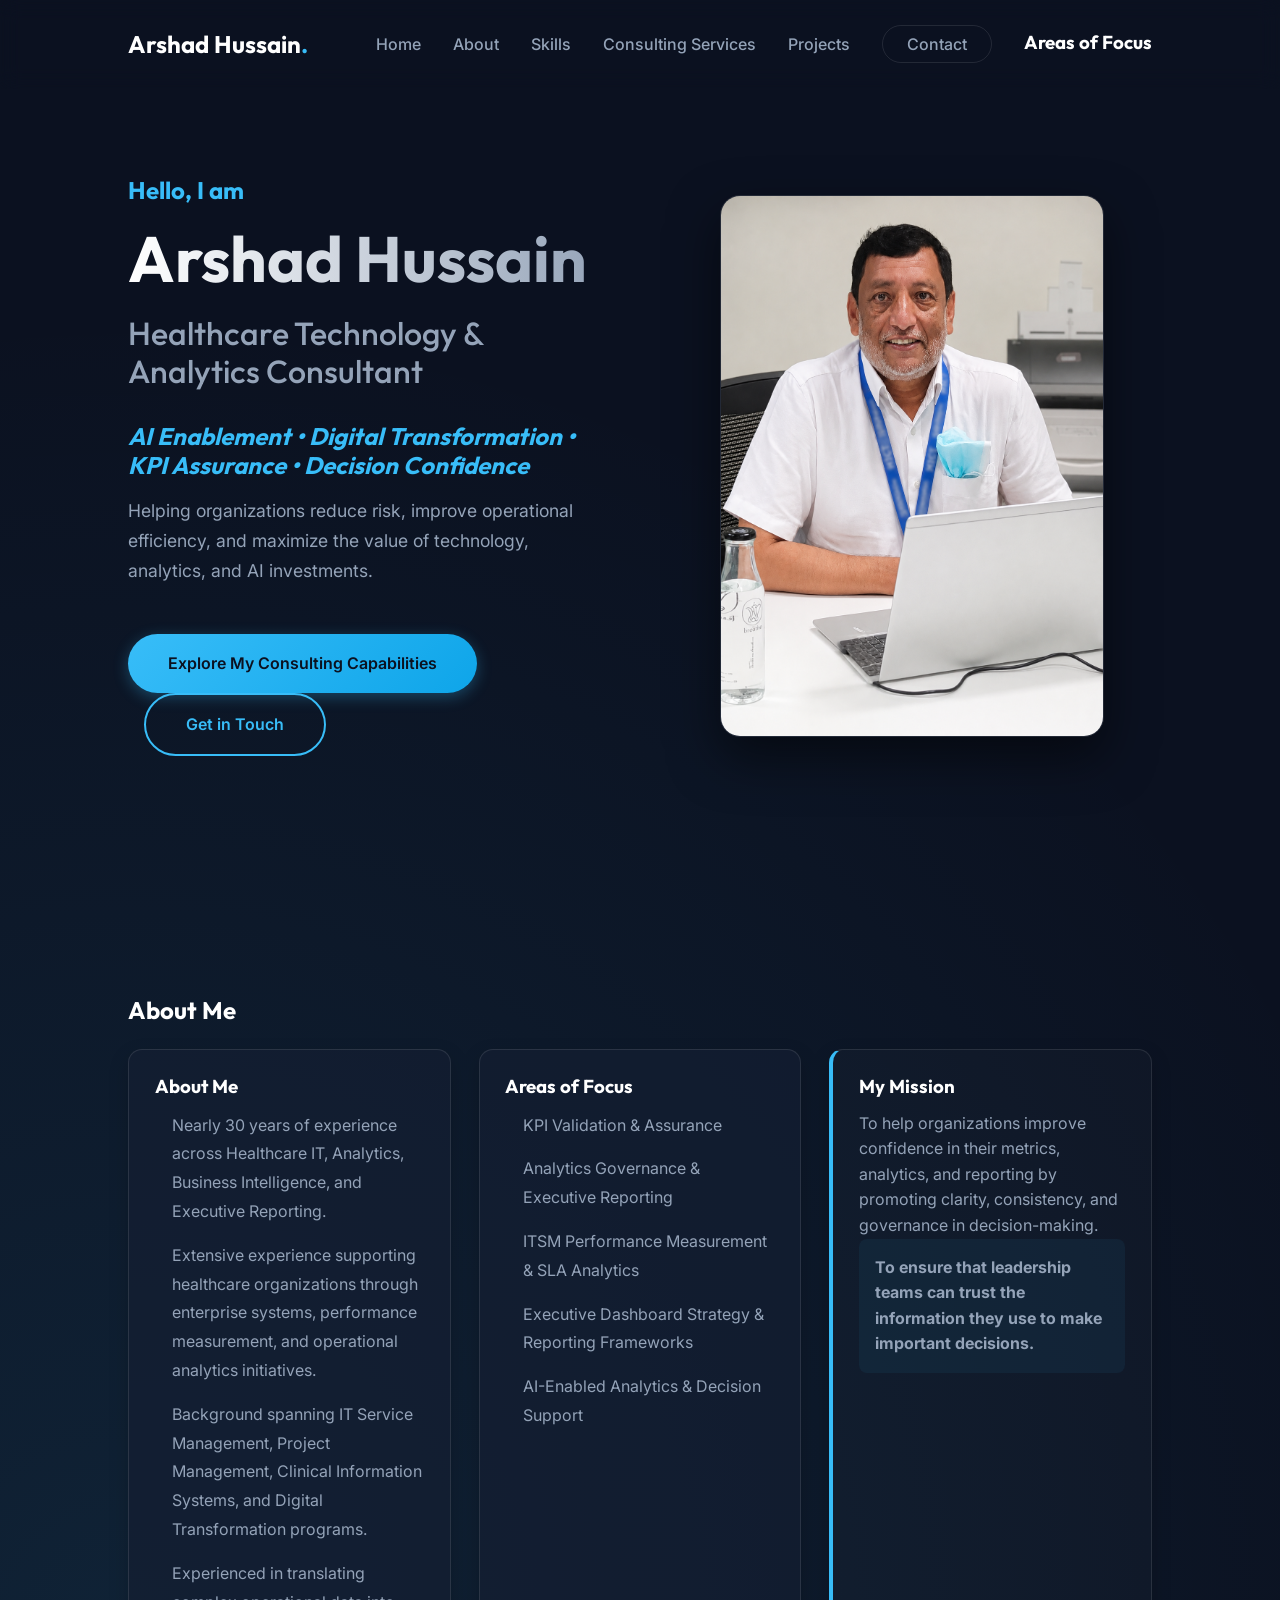
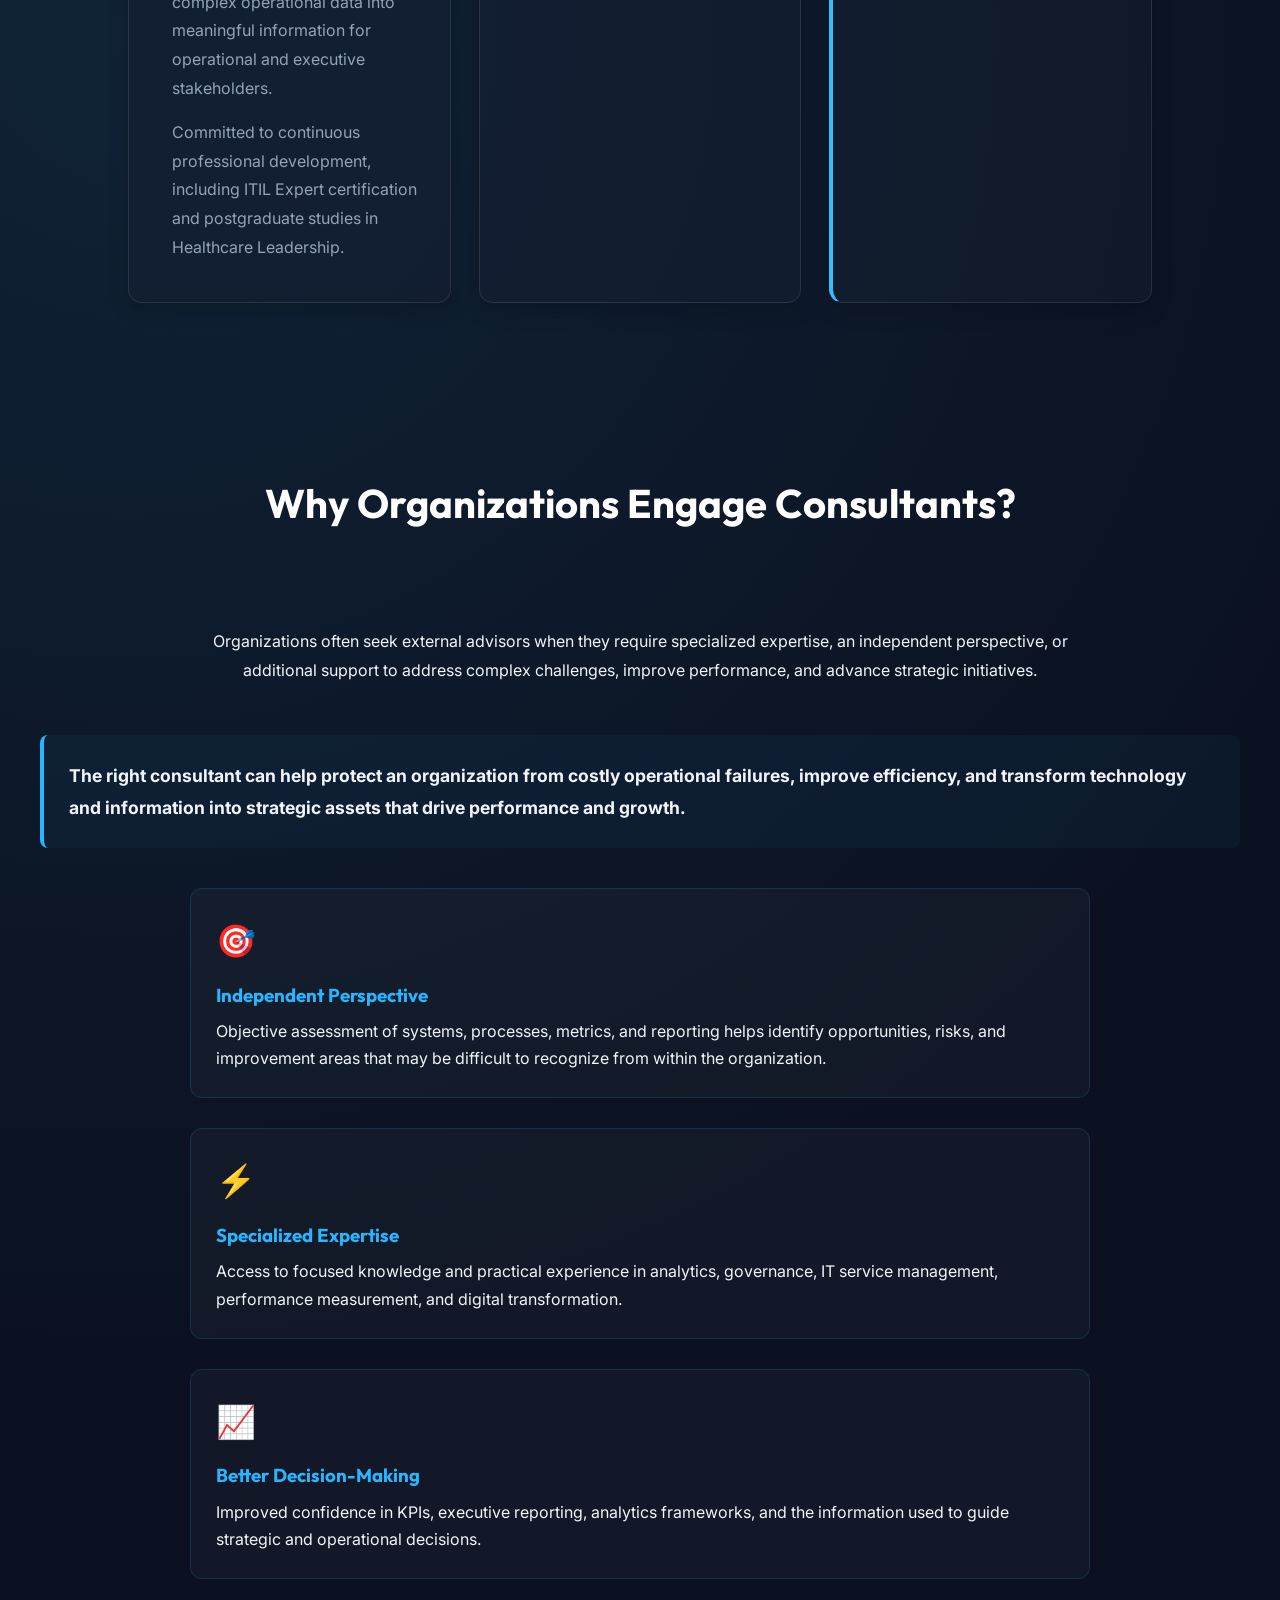
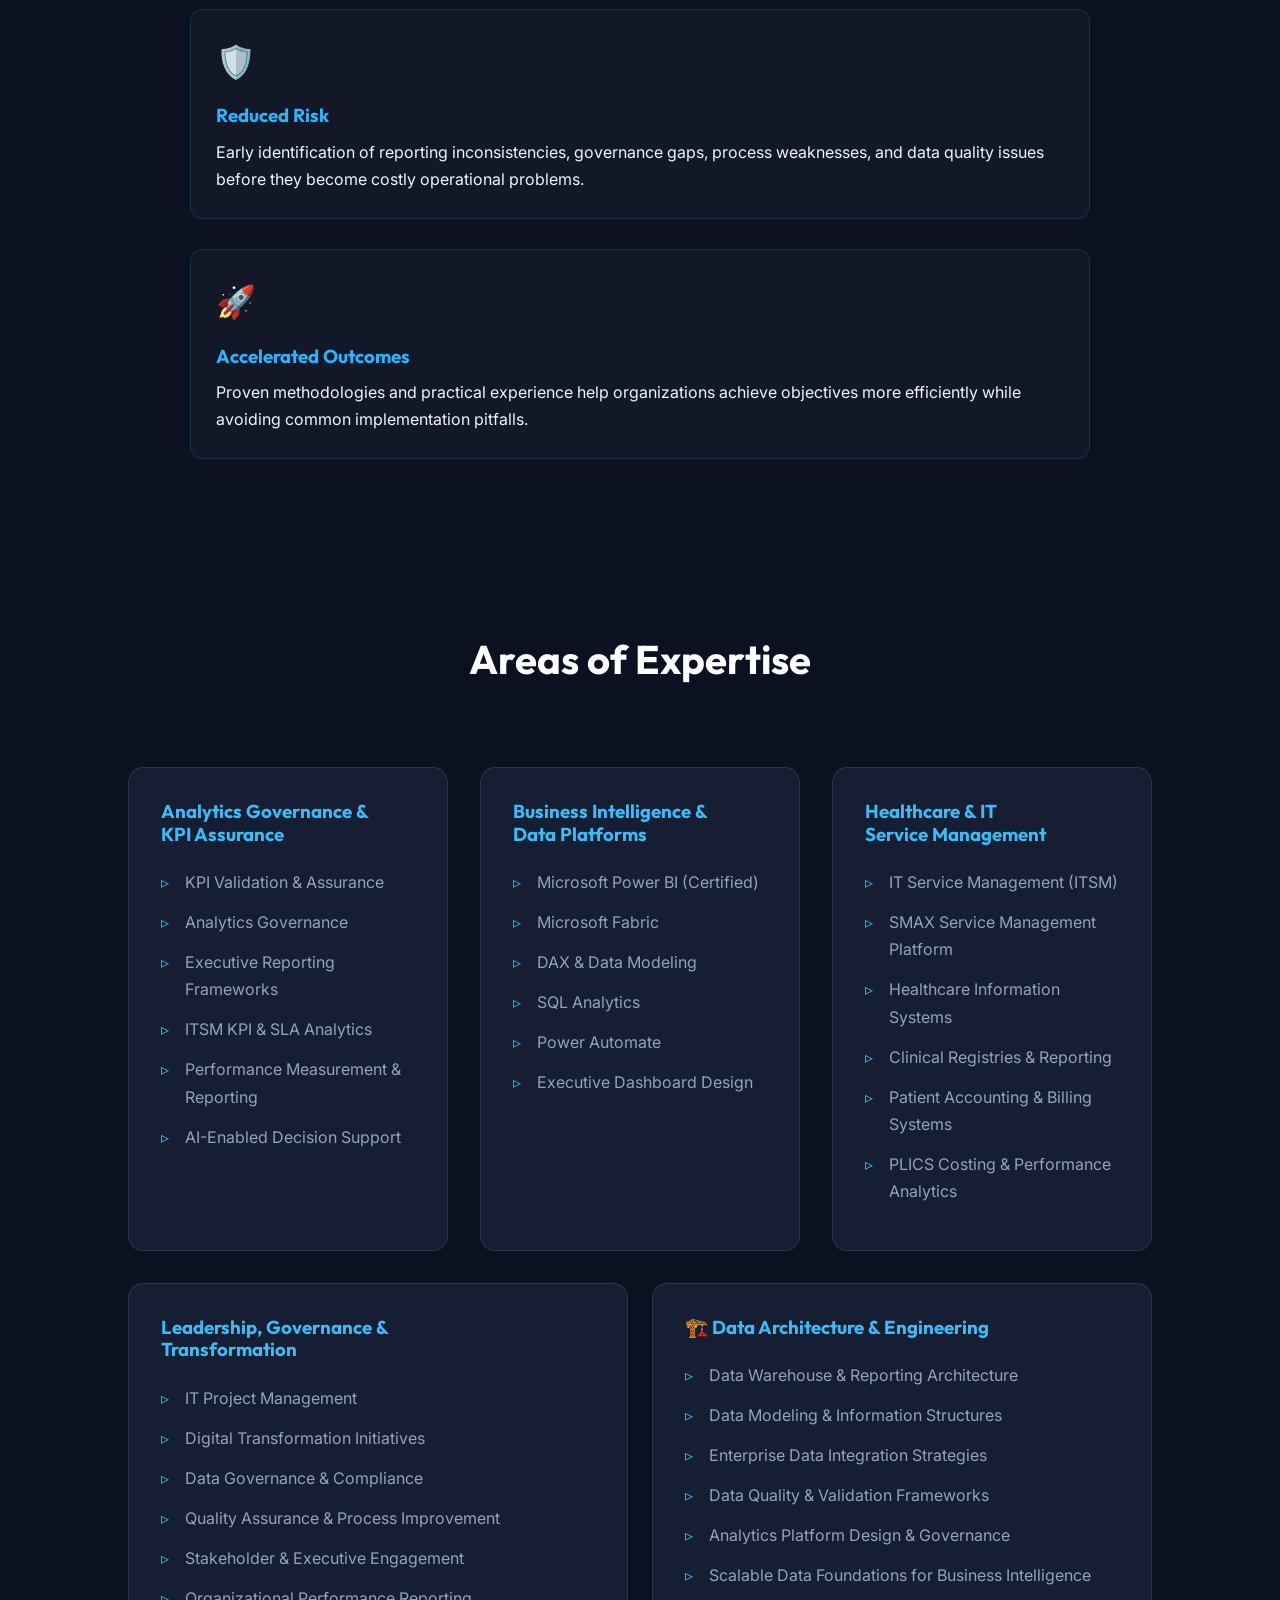
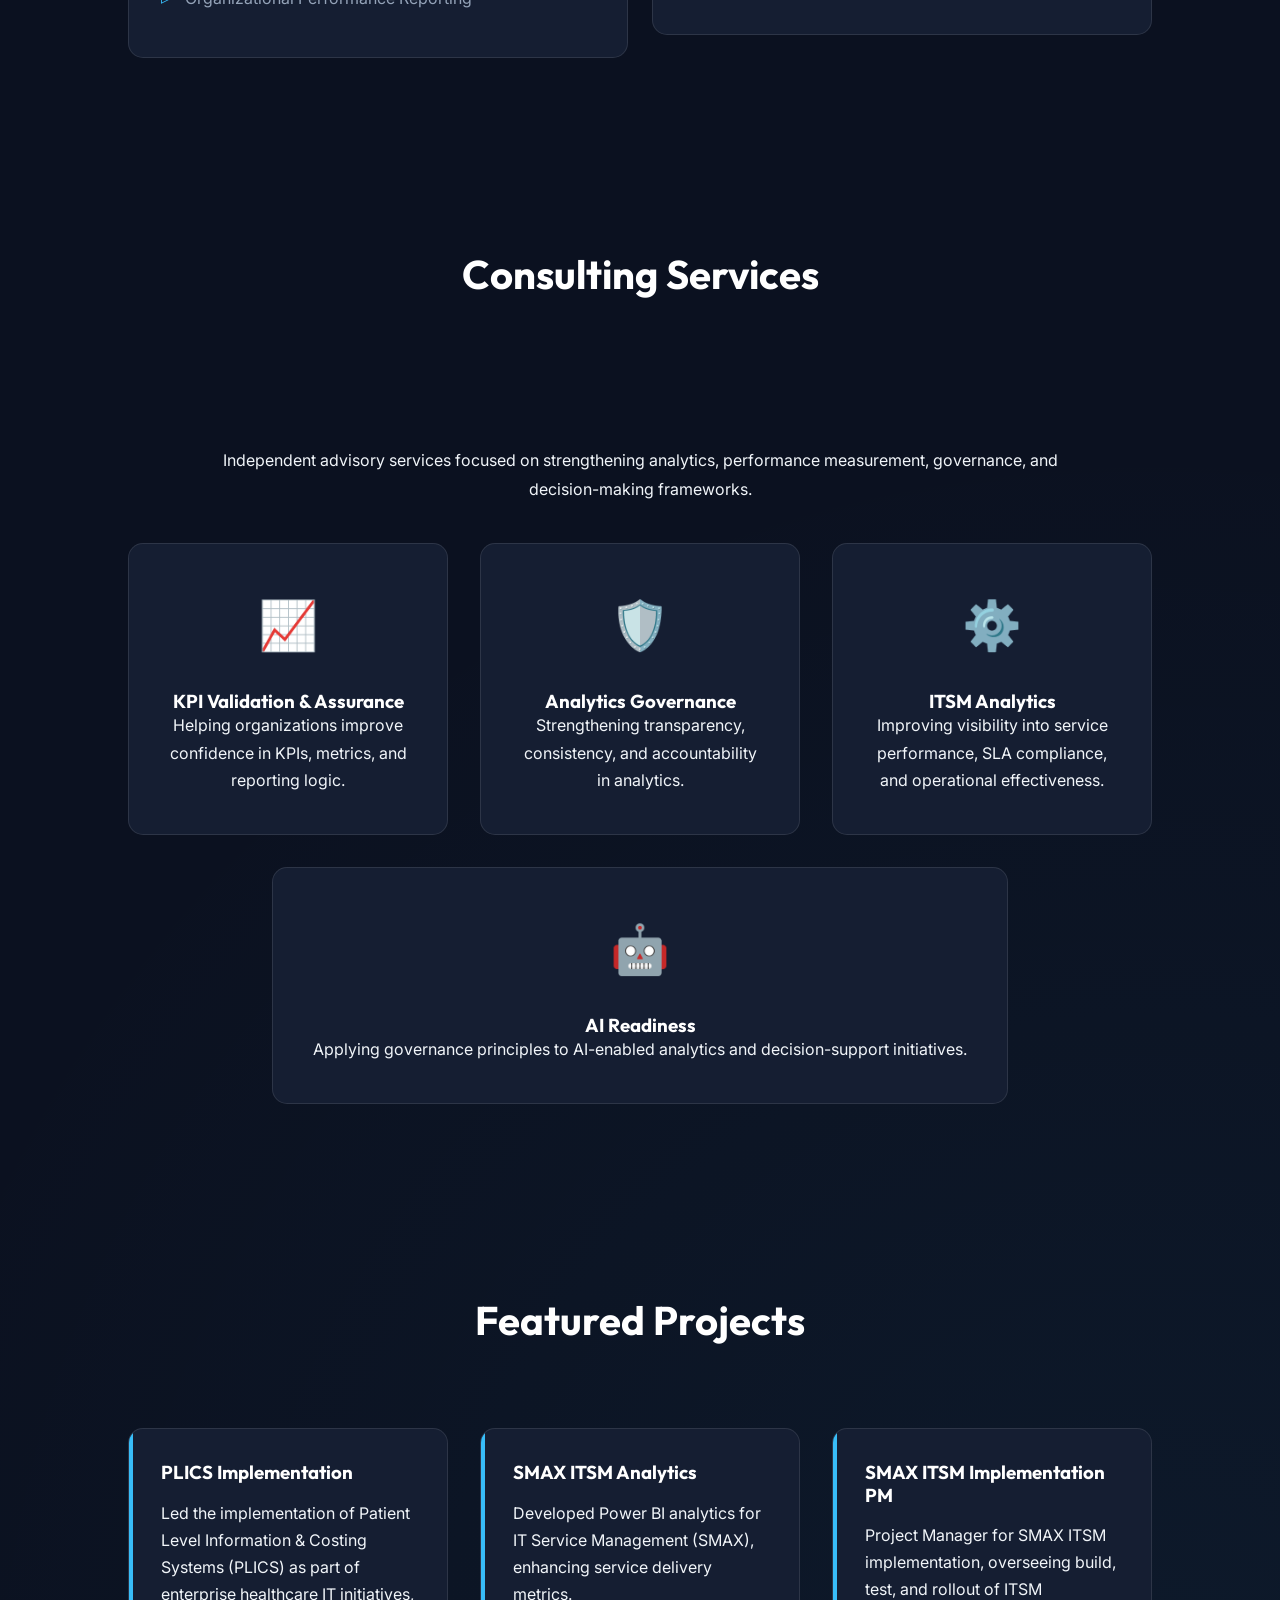
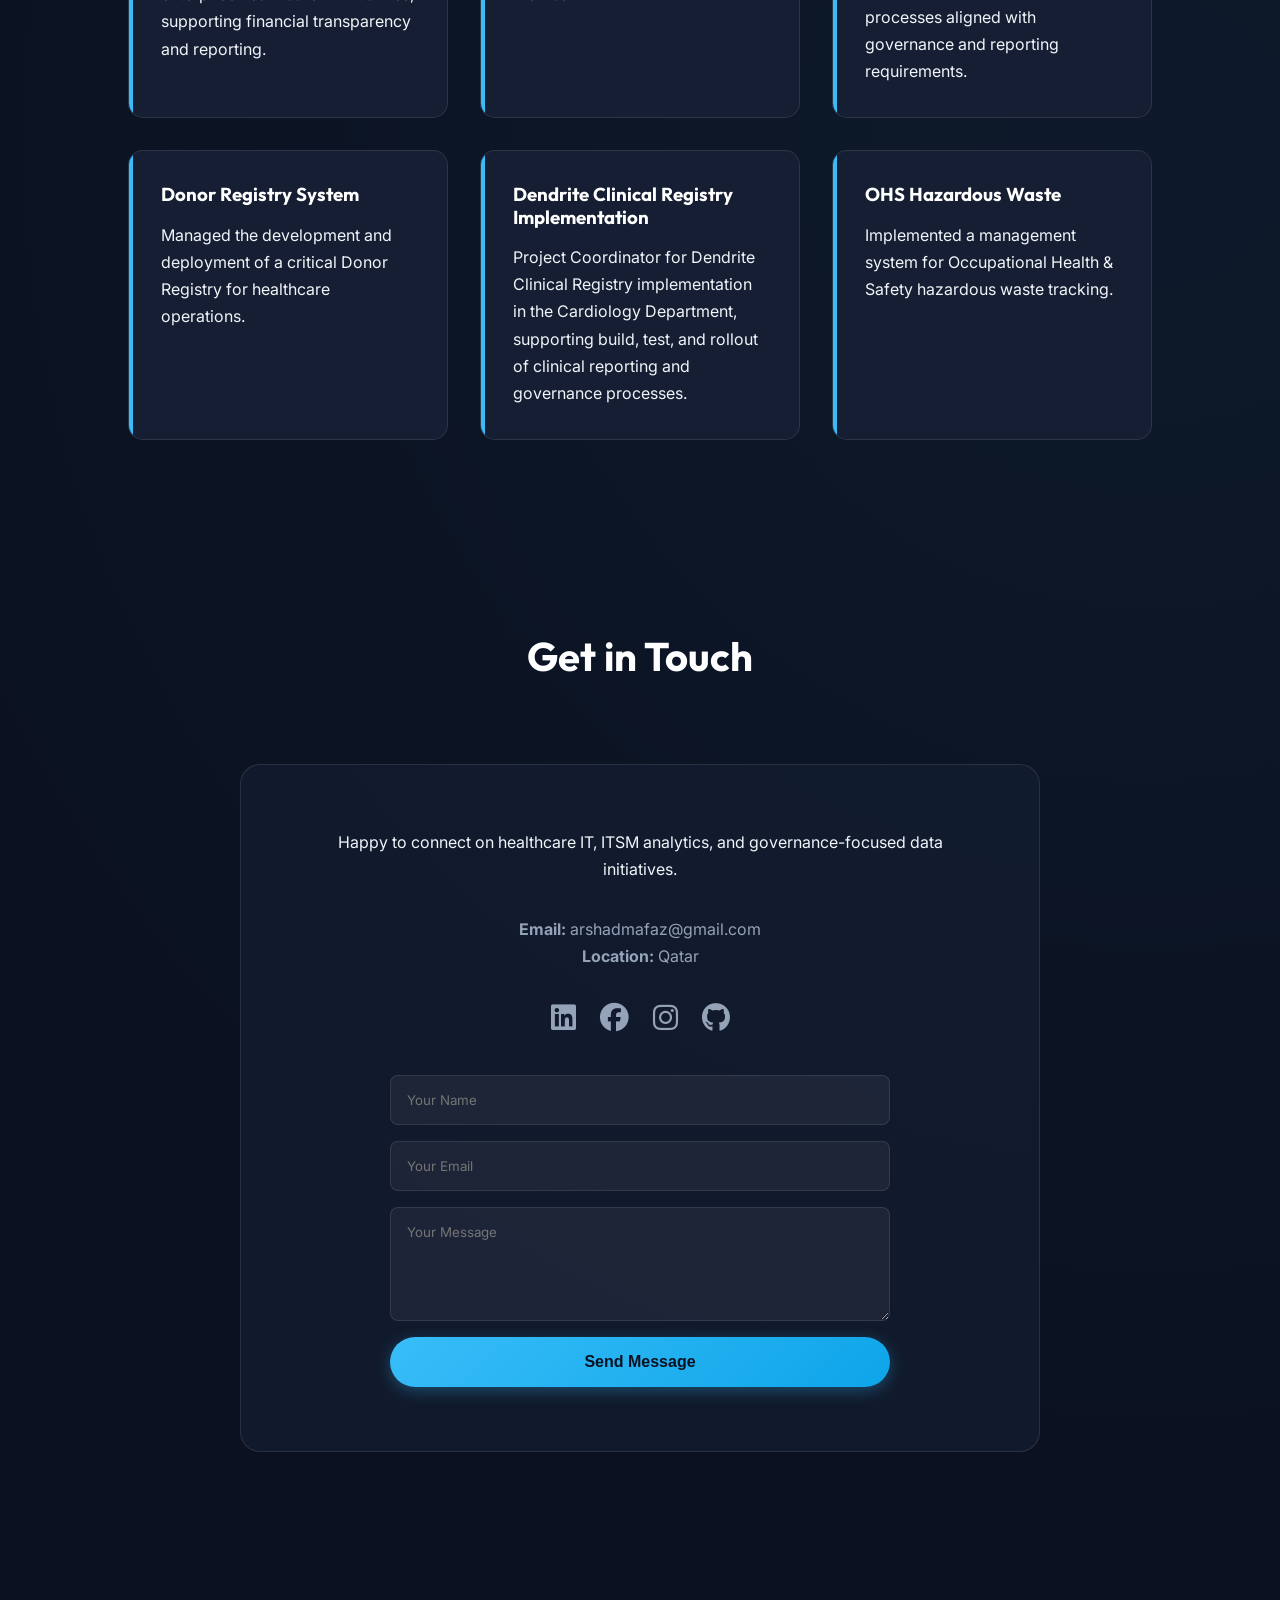
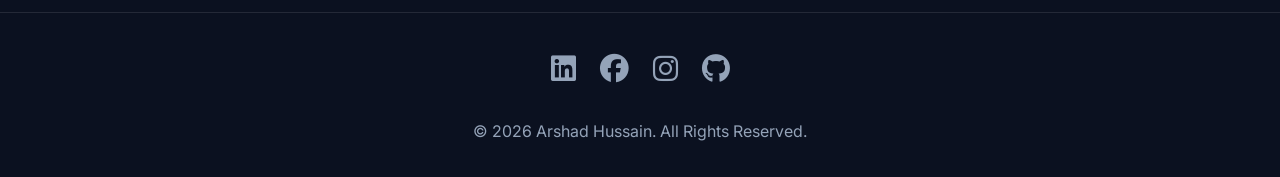
==== commit e5f480c8: "Update index hero buttons to point to consulting capabilities and contact" ====
--- a/index.html
+++ b/index.html
@@ -65,13 +65,13 @@
                 </p>
 
                 <div class="hero-btns">
-                    <a href="#contact" class="btn">
-                        Schedule a Conversation
+                    <a href="consulting-capabilities.html" class="btn">
+                        Explore My Consulting Capabilities
                     </a>
 
-                    <a href="#services"
+                    <a href="#contact"
                         class="btn btn-outline">
-                        Explore Services
+                        Get in Touch
                     </a>
                 </div>
 
